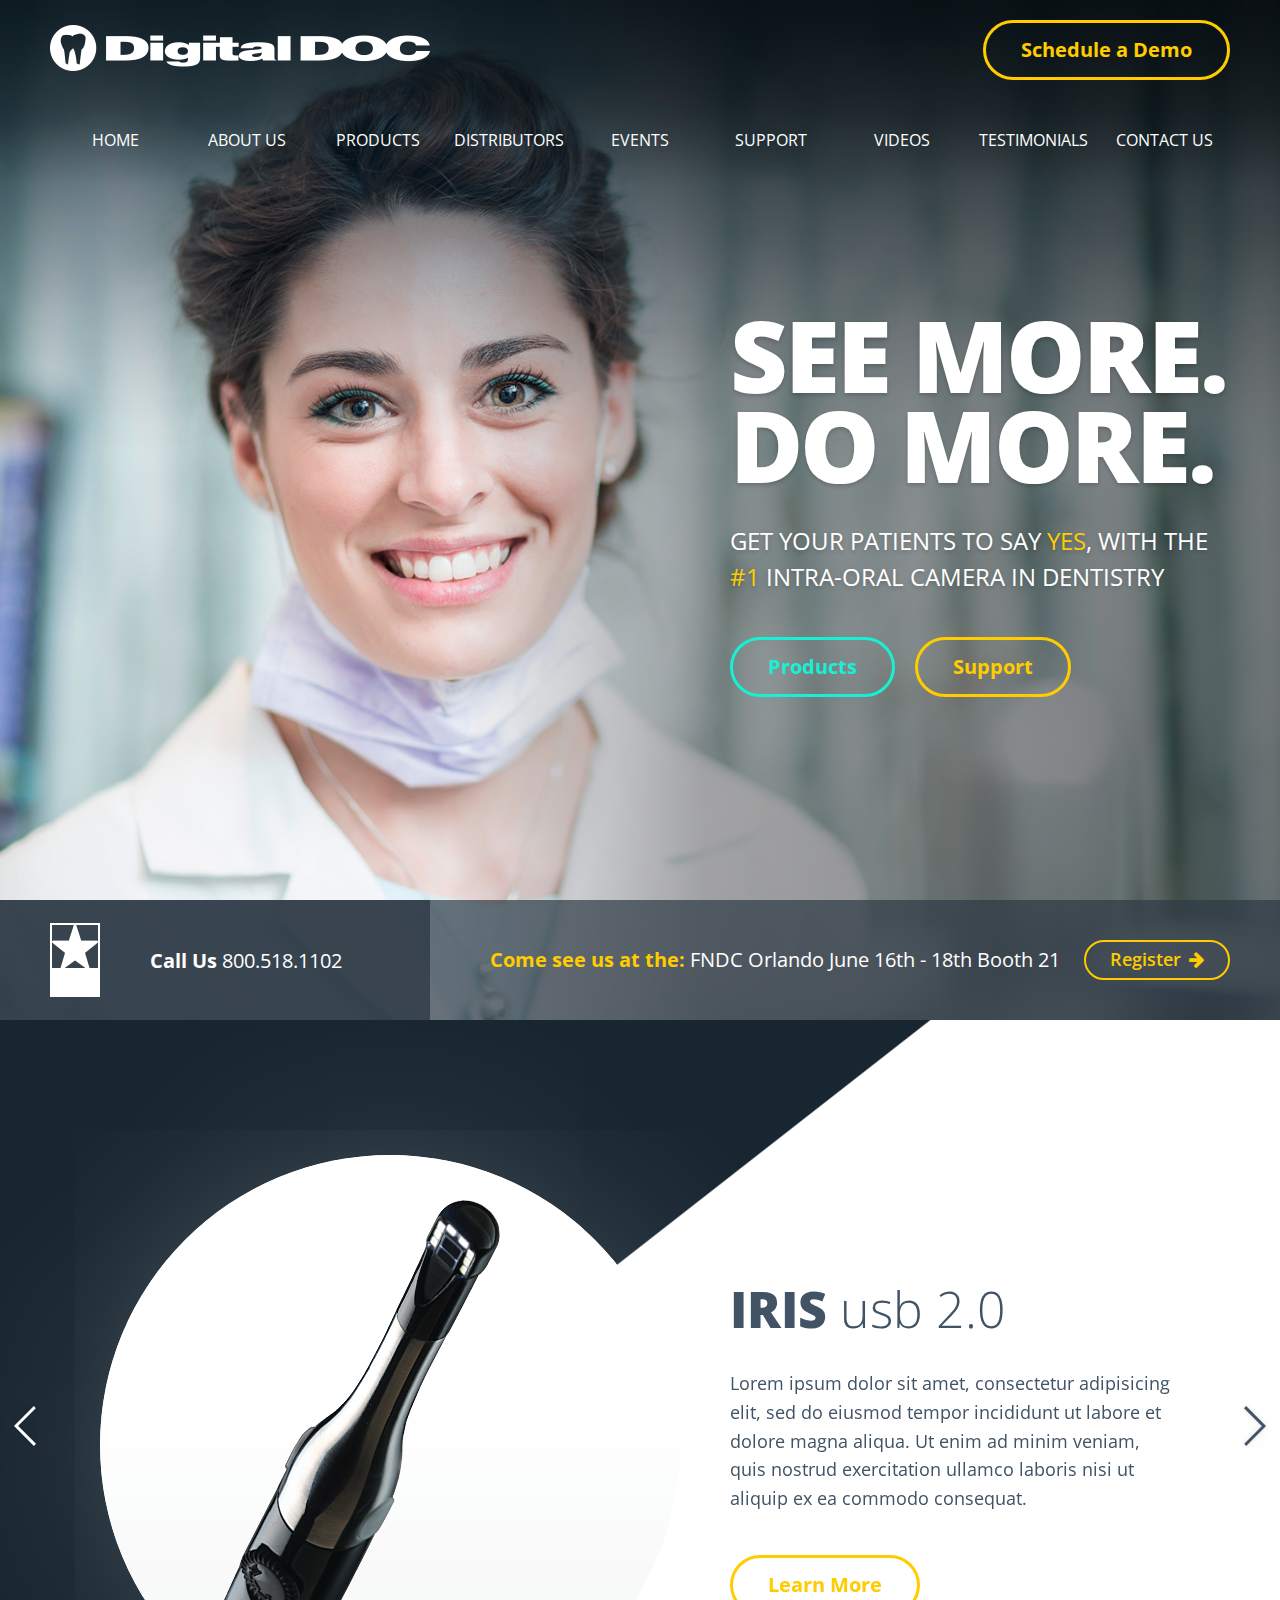
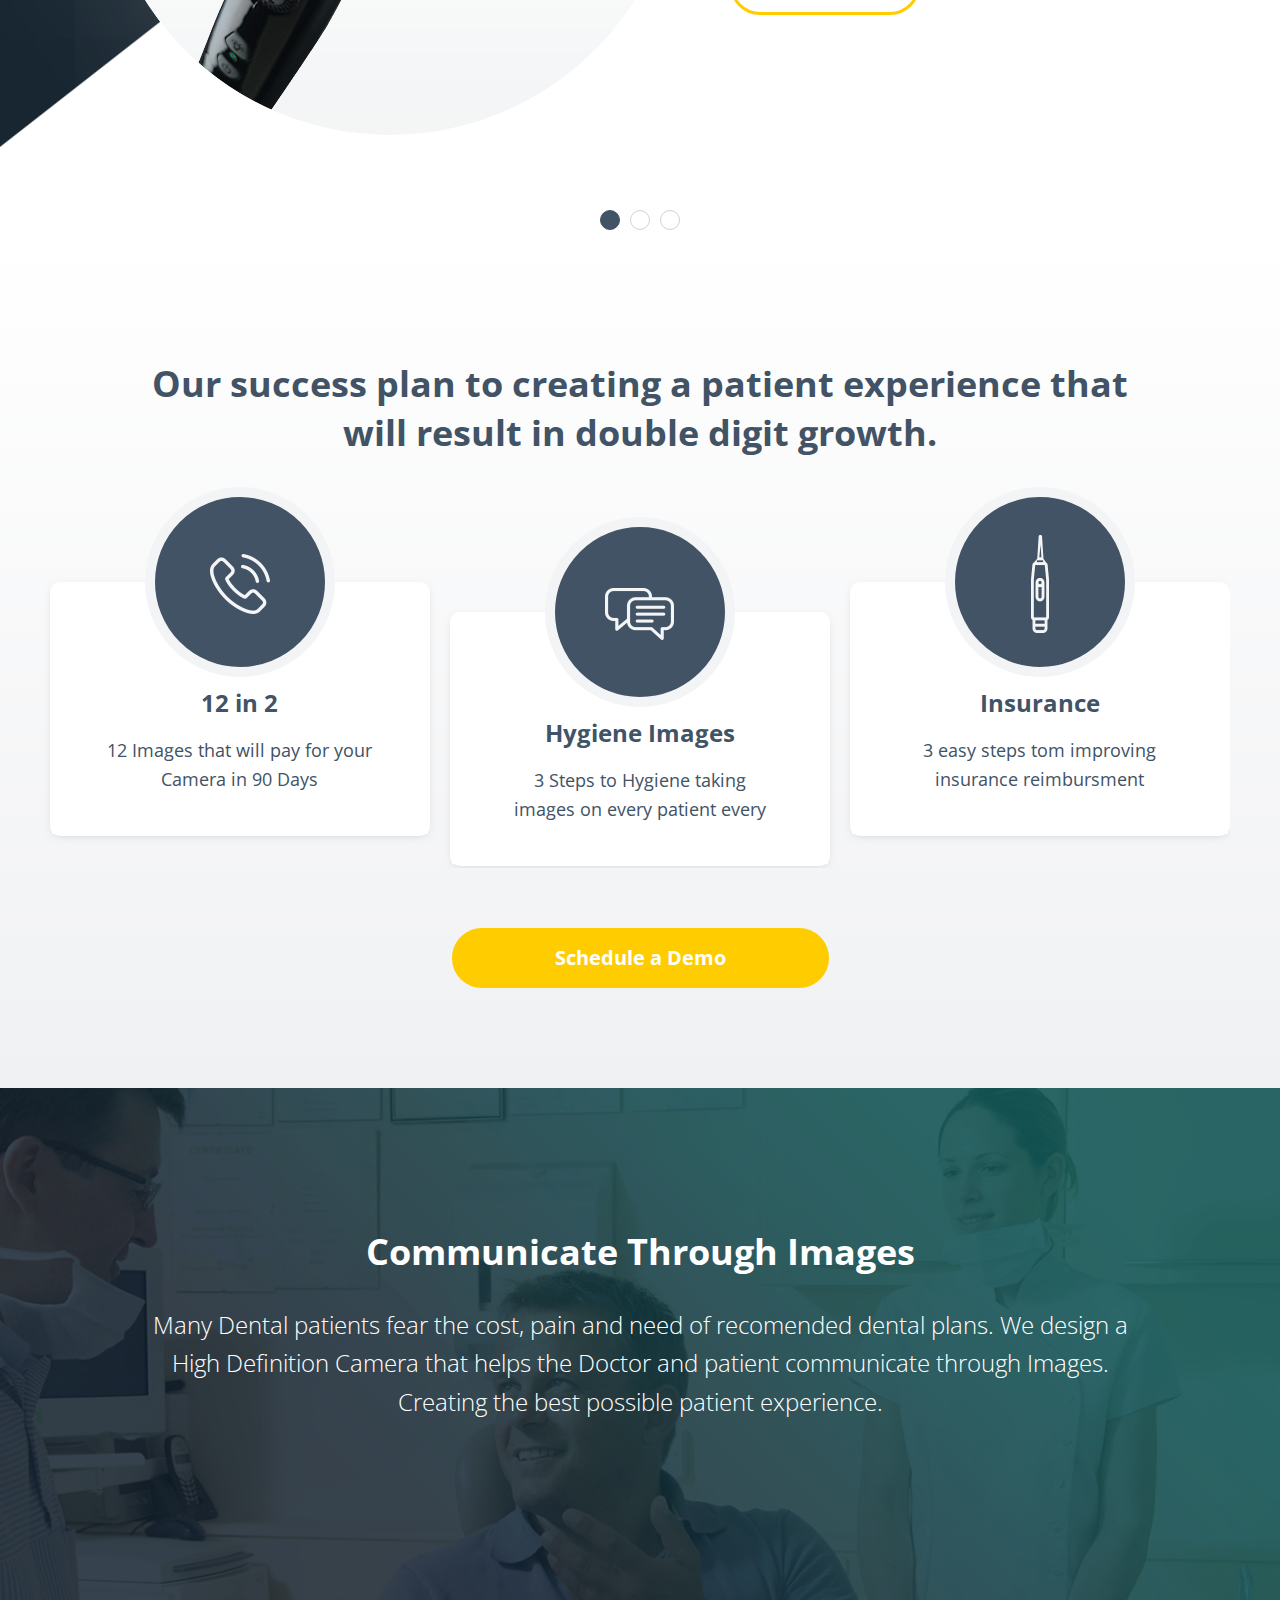
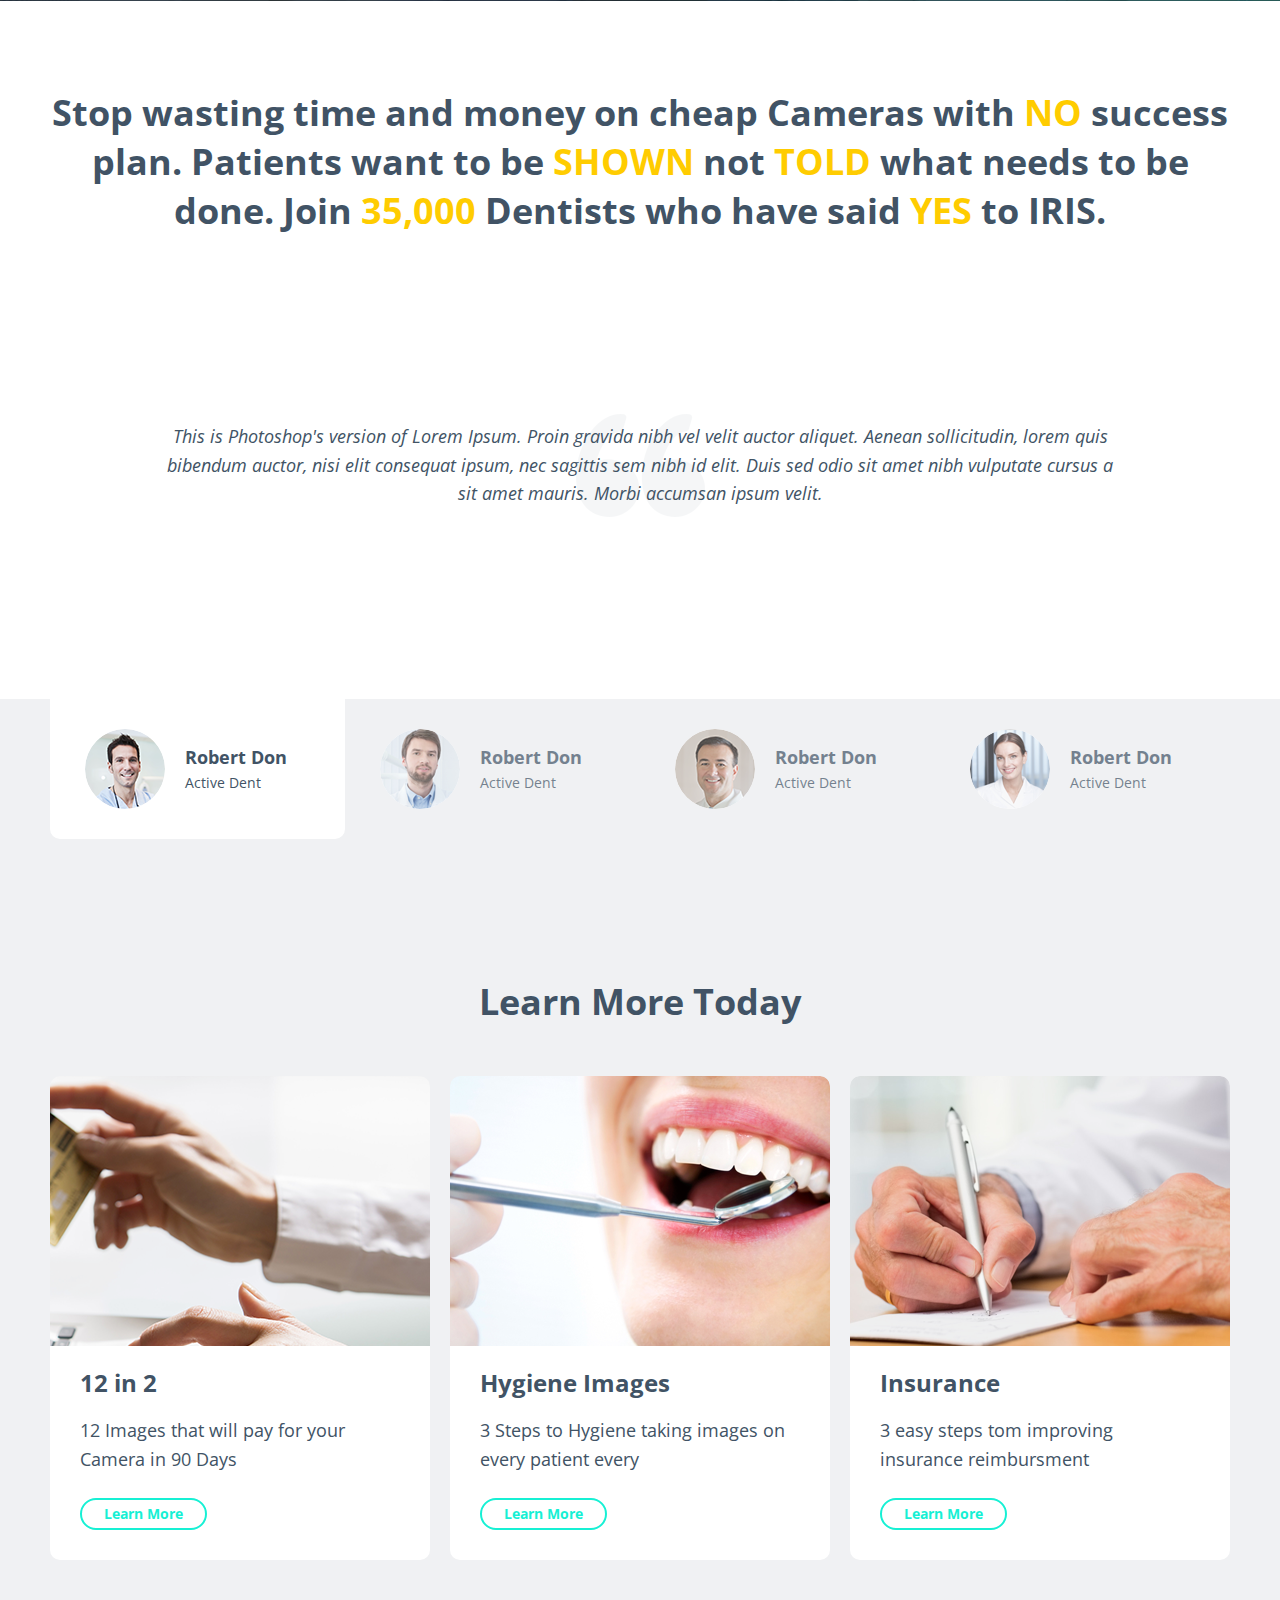
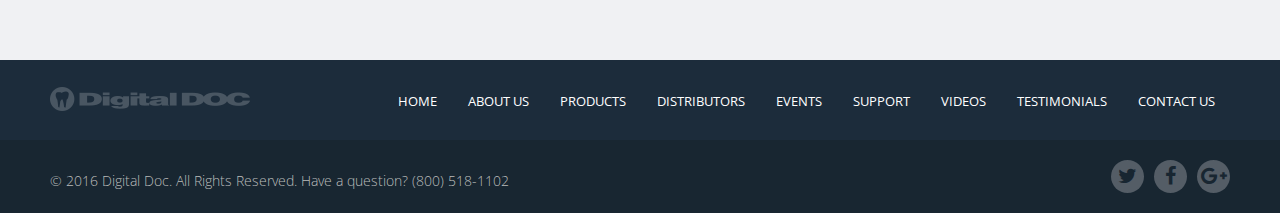
==== index.html @ e963632c "Suddya" ====
<!DOCTYPE html>
<html>
<head>
    <meta charset="utf-8">
    <meta http-equiv="X-UA-Compatible" content="IE=edge,chrome=1">
    <meta name="format-detection" content="telephone=no">
    <meta name="viewport" content="width=device-width, initial-scale=1">
    <title>Home | Digital DOC</title>

    <link href='https://fonts.googleapis.com/css?family=Open+Sans:400,300,400italic,600,700,800' rel='stylesheet' type='text/css'>
    <link href="https://maxcdn.bootstrapcdn.com/font-awesome/4.6.3/css/font-awesome.min.css" rel="stylesheet">
    <link href="assets/owl.carousel/assets/owl.carousel.css" rel="stylesheet" type="text/css">
    <link href="css/styles.css" rel="stylesheet" type="text/css">
    <link href="css/media.css" rel="stylesheet" type="text/css">

    <!--[if IE]>
    <script src="http://html5shiv.googlecode.com/svn/trunk/html5.js"></script>
    <![endif]-->
</head>

<body class="home page">
    <div class="wrapper">
        <header class="home-header header">
            <div class="header-top-box">
                <div class="container">
                    <div class="logo">
                        <a href="index.html">
                            <img src="img/header/logo.png" alt="Digital DOC">
                        </a>
                    </div>

                    <div class="header-top-btn-box">
                        <a href="#" class="btn yellow">Schedule a Demo</a>
                    </div>

                    <div class="mobile-menu-toggle">
                        <span></span>
                    </div>

                    <div class="mobile-menu-wrap">
                        <div class="mobile-menu-nav-wrap">
                            <div class="mob-menu-logo" style='background-image: url(img/header/logo.png);'></div>

                            <div class="mobile-menu-toggle">
                                <span></span>
                            </div>
                            <nav class="mobile-menu-box">
                                <ul class="mobile-menu">
                                    <li class="current-menu-item">
                                        <a href="#" class="expanded open">Home</a>
                                        <ul class="sub-menu">
                                            <li class="menu-item"><a href="#" >Sistahs Go Red</a></li>
                                            <li class="menu-item"><a href="#">Sistahs Go Red</a></li>
                                            <li class="menu-item"><a href="#">Sistahs Go Red</a></li>
                                        </ul>
                                    </li>
                                    <li><a href="#">About us</a></li>
                                    <li><a href="#">Products</a></li>
                                    <li><a href="#">Distributors</a></li>
                                    <li><a href="#">Events</a></li>
                                    <li>
                                        <a href="#">Support</a>
                                        <ul class="sub-menu">
                                            <li class="menu-item"><a href="#">Sistahs Go Red</a></li>
                                            <li class="menu-item"><a href="#">Sistahs Go Red</a></li>
                                            <li class="menu-item"><a href="#">Sistahs Go Red</a></li>
                                        </ul>
                                    </li>
                                    <li><a href="#">Videos</a></li>
                                    <li><a href="#">Testimonials</a></li>
                                    <li><a href="#">Contact  us</a></li>
                                </ul>
                            </nav>

                            <div class="mobile-menu-btn-box">
                                <a href="#" class="btn yellow">Schedule a Demo</a>
                            </div>
                        </div>
                            <div class="mobile-menu-overlay"></div>

                    </div>
                </div>
            </div>
            <div class="header-menu-wrap">
                <div class="container">
                    <nav class="main-nav desktop">
                        <ul>
                            <li>
                                <a href="#">Home</a>
                                <ul class="sub-menu">
                                    <li class="menu-item"><a href="#">Sistahs Go Red</a></li>
                                    <li class="menu-item"><a href="#">Sistahs Go Red</a></li>
                                    <li class="menu-item"><a href="#">Sistahs Go Sistahs Go RedSistahs Go Red</a></li>
                                </ul>
                            </li>
                            <li><a href="about-us.html">About us</a></li>
                            <li><a href="">Products</a></li>
                            <li><a href="#">Distributors</a></li>
                            <li><a href="#">Events</a></li>
                            <li><a href="#">Support</a></li>
                            <li><a href="#">Videos</a></li>
                            <li><a href="#">Testimonials</a></li>
                            <li><a href="contact-us.html">Contact us</a></li>
                        </ul>
                    </nav>
                </div>
            </div>
        </header>

        <section class="hero-banner" style="background-image: url(img/content/hero_slider.jpg)">
            <div class="container">
                <div class="banner-box-wrap">
                    <div class="banner-box">
                        <h1 class="banner-title">See More.<br>Do More.</h1>
                        <p>Get your patients to say <span>YES</span>, with the <span class="yellow-text">#1</span> Intra-Oral Camera in Dentistry</p>
                        <a href="#" class="btn blue">Products</a>
                        <a href="#" class="btn yellow">Support</a>
                    </div>
                </div>
            </div>
            <div class="hero-banner-bottom-box">
                <div class="container">
                    <div class="hero-banner-bottom-wrap">
                        <div class="hero-banner-bottom-call-box">
                            <span class="american-a"><strong>Call Us</strong> <a href="tel:+800 518 1102">800.518.1102</a> </span>
                        </div>
                        <div class="hero-banner-bottom-came-see-box">
                            <p><span>Come see us at the:</span>  FNDC Orlando  June 16th - 18th Booth 21</p>
                            <a href="#" class="btn yellow small came-see">Register  <i class="fa fa-arrow-right" aria-hidden="true"></i></a>
                        </div>
                    </div>
                </div>
            </div>
        </section>

        <section class="section-main-slider">
            <div class="container  hero-container">
                <div class="main-item-slider">
                    <div class="item">
                        <span class="item-img">
                            <img src="img/content/iris_bg.png" alt="">
                        </span>
                        <div class="item-content">
                            <h3 class="item-name"><strong>IRIS</strong> usb 2.0</h3>
                            <div class="item-text">
                                <p>Lorem ipsum dolor sit amet, consectetur adipisicing elit, sed do eiusmod tempor
                                    incididunt ut labore et dolore magna aliqua. Ut enim ad minim veniam, quis nostrud
                                    exercitation ullamco laboris nisi ut aliquip ex ea commodo consequat.</p>
                            </div>
                            <a href="#" class="btn yellow">Learn More</a>
                        </div>
                    </div>
                    <div class="item">
                        <span class="item-img">
                            <img src="img/content/iris_bg.png" alt="">
                        </span>
                        <div class="item-content">
                            <h3 class="item-name"><span class="extrabold-text">IRIS</span> usb 2.0 !!</h3>
                            <div class="item-text">
                                <p>Lorem ipsum dolor sit amet, consectetur adipisicing elit, sed do eiusmod tempor
                                    incididunt ut labore et dolore magna aliqua. Ut enim ad minim veniam, quis nostrud
                                    exercitation ullamco laboris nisi ut aliquip ex ea commodo consequat.</p>
                            </div>
                            <a href="#" class="btn yellow">Learn More</a>
                        </div>
                    </div>
                    <div class="item">
                        <span class="item-img">
                            <img src="img/content/iris_bg.png" alt="">
                        </span>
                        <div class="item-content">
                            <h3 class="item-name"><span class="extrabold-text">IRIS</span> usb 2.0 !!!</h3>
                            <div class="item-text">
                                <p>Lorem ipsum dolor sit amet, consectetur adipisicing elit, sed do eiusmod tempor
                                    incididunt ut labore et dolore magna aliqua. Ut enim ad minim veniam, quis nostrud
                                    exercitation ullamco laboris nisi ut aliquip ex ea commodo consequat.</p>
                            </div>
                            <a href="#" class="btn yellow">Learn More</a>
                        </div>
                    </div>
                </div>
            </div>

        </section>

        <section class="section section-our-plan">
            <div class="container">
                <h2 class="title">Our success plan to creating a patient experience that will result in double digit growth.</h2>

                <ul class="cell-list">
                    <li>
                        <div class="list-box radius">
                                <span class="list-wrap-img">
                                    <img src="img/content/phone_icon.png" alt="">
                                </span>
                            <div class="cell-box">
                                <h3 class="title-cell">12 in 2</h3>
                                <div class="description-cell">
                                    <p>12 Images that will pay for your Camera in 90 Days</p>
                                </div>
                            </div>
                        </div>
                    </li>
                    <li>
                        <div class="list-box radius">
                            <span class="list-wrap-img">
                                <img src="img/content/chat_icon.png" alt="">
                            </span>
                            <div class="cell-box">
                                <h3 class="title-cell">Hygiene Images</h3>
                                <div class="description-cell">
                                    <p>3 Steps to Hygiene taking images on every patient every</p>
                                </div>
                            </div>
                        </div>
                    </li>
                    <li>
                        <div class="list-box radius">
                            <span class="list-wrap-img">
                                <img src="img/content/camera_icon.png" alt="">
                            </span>
                            <div class="cell-box">
                                <h3 class="title-cell">Insurance</h3>
                                <div class="description-cell">
                                    <p>3 easy steps tom improving insurance reimbursment</p>
                                </div>
                            </div>
                        </div>
                    </li>
                </ul>

                <a href="#" class="btn yellow-invers wide">Schedule a Demo</a>
            </div>
        </section>
        <section class="section section-communicate-trough white" style="background-image: url(img/content/communicate_bg.png)">
            <div class="container">
                <h2 class="title">Communicate Through Images</h2>
                <div class="section-content">
                    <p>Many Dental patients fear the cost, pain and need of recomended dental plans. We design a High
                        Definition Camera that helps the Doctor and patient communicate through Images. Creating the best
                        possible patient experience.</p>
                </div>
            </div>
        </section>

        <section class="section-person-slider" id="person-slider">
            <div class="container">
                <h2 class="title">Stop wasting time and money on cheap Cameras with <span>NO</span> success
                    plan. Patients want to be <span>SHOWN</span> not <span>TOLD</span> what needs to be
                    done. Join <span>35,000</span> Dentists who have said <span>YES</span> to IRIS.</h2>

                <div class="slider-tab-box">

                    <ul class="box-tabs-list">
                        <li>
                            <div class="tabs-mini">
                                <span class="person-ava-box">
                                    <img src="img/content/people1.png" alt="">
                                </span>
                                    <div class="person-info-box">
                                        <h3 class="person-name">Robert Don</h3>
                                        <span class="person-proff">Active Dent</span>
                                    </div>
                            </div>
                            <div class="box">
                                <p>This is Photoshop's version  of Lorem Ipsum. Proin gravida nibh vel velit auctor
                                    aliquet. Aenean sollicitudin, lorem quis bibendum auctor, nisi elit consequat ipsum,
                                    nec sagittis sem nibh id elit. Duis sed odio sit amet nibh vulputate cursus a sit
                                    amet mauris. Morbi accumsan ipsum velit. </p>
                            </div>
                        </li>
                        <li>
                            <div class="tabs-mini">
                                <span class="person-ava-box">
                                    <img src="img/content/people2.png" alt="">
                                </span>
                                <div class="person-info-box">
                                    <h3 class="person-name">Robert Don</h3>
                                    <span class="person-proff">Active Dent</span>
                                </div>
                            </div>
                            <div class="box">
                                <p>This is Photoshop's version  of Lorem Ipsum. Proin gravida nibh vel velit auctor
                                    aliquet. Aenean sollicitudin, lorem quis bibendum auctor, nisi elit consequat ipsum,
                                     </p>
                                <p>This is Photoshop's version  of Lorem Ipsum. Proin gravida nibh vel velit auctor
                                    aliquet. Aenean sollicitudin, lorem quis bibendum auctor, nisi elit consequat ipsum,
                                </p>
                            </div>
                        </li>
                        <li>
                            <div class="tabs-mini">
                                <span class="person-ava-box">
                                    <img src="img/content/people3.png" alt="">
                                </span>
                                <div class="person-info-box">
                                    <h3 class="person-name">Robert Don</h3>
                                    <span class="person-proff">Active Dent</span>
                                </div>
                            </div>
                            <div class="box">
                                <p>This is Photoshop's version  of Lorem Ipsum. Proin gravida nibh vel velit auctor
                                    aliquet. Aenean sollicitudin, lorem quis bibendum auctor, nisi elit consequat ipsum,
                                    nec sagittis sem nibh id elit. Duis sed odio sit amet nibh vulputate cursus a sit
                                    amet mauris. Morbi accumsan ipsum velit. </p>
                                <p>This is Photoshop's version  of Lorem Ipsum. Proin gravida nibh vel velit auctor
                                    aliquet. Aenean sollicitudin, lorem quis bibendum auctor, nisi elit consequat ipsum,
                                </p>
                                <p>This is Photoshop's version  of Lorem Ipsum. Proin gravida nibh vel velit auctor
                                    aliquet. Aenean sollicitudin, lorem quis bibendum auctor, nisi elit consequat ipsum,
                                </p>
                            </div>
                        </li>
                        <li class="visible">
                            <div class="tabs-mini">
                                <span class="person-ava-box">
                                    <img src="img/content/people4.png" alt="">
                                </span>
                                <div class="person-info-box">
                                    <h3 class="person-name">Robert Don</h3>
                                    <span class="person-proff">Active Dent</span>
                                </div>
                            </div>
                            <div class="box">
                                <p>!!!!!!!!!!!!????????????????????</p>
                            </div>
                        </li>
                    </ul>
                </div>
            </div>

            <div class="slider-tab-content-box">
                <div class="container">
                    <ul class="tabs">
                        <li>
                            <span class="person-ava-box">
                                <img src="img/content/people1.png" alt="">
                            </span>
                            <div class="person-info-box">
                                <h4 class="person-name">Robert Don</h4>
                                <span class="person-proff">Active Dent</span>
                            </div>
                        </li>
                        <li>
                            <span class="person-ava-box">
                                <img src="img/content/people2.png" alt="">
                            </span>
                            <div class="person-info-box">
                                <h4 class="person-name">Robert Don</h4>
                                <span class="person-proff">Active Dent</span>
                            </div>
                        </li>
                        <li>
                            <span class="person-ava-box">
                                <img src="img/content/people3.png" alt="">
                            </span>
                            <div class="person-info-box">
                                <h4 class="person-name">Robert Don</h4>
                                <span class="person-proff">Active Dent</span>
                            </div>
                        </li>
                        <li>
                            <span class="person-ava-box">
                                <img src="img/content/people4.png" alt="">
                            </span>
                            <div class="person-info-box">
                                <h4 class="person-name">Robert Don</h4>
                                <span class="person-proff">Active Dent</span>
                            </div>
                        </li>
                    </ul>
                </div>
            </div>


        </section>

        <section class="section section-learn-more-today">
            <div class="container">
                <h2 class="title">Learn More Today</h2>

                <ul class="cell-list">
                    <li>
                        <div class="list-box radius">
                            <span class="list-box-img">
                                <a href="#"><img src="img/content/more_img1.png" alt=""></a>
                            </span>
                            <div class="cell-box">
                                <a href="#" title=""><h3 class="title-cell">12 in 2</h3></a>
                                <div class="description-cell">
                                    <p>12 Images that will pay for your Camera in 90 Days</p>
                                </div>
                                <a href="#" class="btn blue small">Learn More</a>
                            </div>
                        </div>
                    </li>
                    <li>
                        <div class="list-box radius">
                            <span class="list-box-img">
                                <a href="#"><img src="img/content/more_img2.png" alt=""></a>
                            </span>
                            <div class="cell-box">
                                <a href="#" title=""><h3 class="title-cell">Hygiene Images</h3></a>
                                <div class="description-cell">
                                    <p>3 Steps to Hygiene taking images on every patient every</p>
                                </div>
                                <a href="#" class="btn blue small">Learn More</a>
                            </div>
                        </div>
                    </li>
                    <li>
                        <div class="list-box radius">
                            <span class="list-box-img">
                                <a href="#"><img src="img/content/more_img3.png" alt=""></a>
                            </span>
                            <div class="cell-box">
                                <a href="#" title=""><h3 class="title-cell">Insurance</h3></a>
                                <div class="description-cell">
                                    <p>3 easy steps tom improving insurance reimbursment</p>
                                </div>
                                <a href="#" class="btn blue small">Learn More</a>
                            </div>
                        </div>
                    </li>
                </ul>
            </div>
        </section>
        <footer class="footer">
                <div class="footer-top-box">
                    <div class="container">
                        <div class="footer-logo">
                            <a href="index.html">
                                <img src="img/header/logo_footer.png" alt="Digital DOC">
                            </a>
                        </div>

                            <ul class="footer-nav">
                                <li><a href="#">Home</a></li>
                                <li><a href="#">About us</a></li>
                                <li><a href="#">Products</a></li>
                                <li><a href="#">Distributors</a></li>
                                <li><a href="#">Events</a></li>
                                <li><a href="#">Support</a></li>
                                <li><a href="#">Videos</a></li>
                                <li><a href="#">Testimonials</a></li>
                                <li><a href="#">Contact  us</a></li>
                            </ul>

                    </div>
                </div>
                <div class="footer-bottom-box">
                    <div class="container">

                        <ul class="footer-social">
                            <li>
                                <a href="#" target="_blank">
                                    <i class="fa fa-twitter" aria-hidden="true"></i>
                                </a>
                            </li>
                            <li>
                                <a href="#" target="_blank">
                                    <i class="fa fa-facebook" aria-hidden="true"></i>
                                </a>
                            </li>
                            <li>
                                <a href="#" target="_blank">
                                    <i class="fa fa-google-plus" aria-hidden="true"></i>
                                </a>
                            </li>
                        </ul>

                        <p class="copyright">© 2016 Digital Doc. All Rights Reserved. Have a question? <a href="tel:+800 518 1102">(800) 518-1102</a></p>

                    </div>
                </div>
        </footer>
    </div>

    <script src="http://ajax.googleapis.com/ajax/libs/jquery/1.11.3/jquery.min.js"></script>
    <script src="assets/owl.carousel/owl.carousel.min.js"></script>
	<script src="js/scroll.js"></script>
    <script src="js/mainJs.js"></script>
</body>
</html>
---- css/styles.css ----
/*----------------------------------------------------------------------------------*/
/*------------------------------RESET DEFAULT STYLES--------------------------------*/
/*----------------------------------------------------------------------------------*/
html,body                       { width:100%; height:100%; }
body                            { padding:0; margin:0; font:18px "Open Sans"; background:#f0f1f3; color:#415365; }
div,p,a,span,em,strong,img,h1,h2,h3,h4,h5,h6,ul,ol,li,dl,dt,dd,table,td,tr,form,fieldset,label,select,input,textarea {
	padding:0;
	margin:0;
	outline:none;
	list-style:none;
}
p { line-height: 1.6; }
select, input, textarea        { vertical-align:middle; }
textarea                       { vertical-align:top; }
:focus                         { outline:none; }
input[type=submit]             { cursor:pointer; }
img, fieldset                  { border:0; }
table                          { border-collapse:collapse; border-spacing:0; }
a:link, a:visited              { color: #415365; text-decoration:underline; }
a:hover                        { text-decoration:none; }
/*----------------------------------------------------------------------------------*/
/*-------------------------------------DEFAULT CLASSES------------------------------*/
/*----------------------------------------------------------------------------------*/
.float-r           	           { float:right !important; }
.float-l                       { float:left !important; }
.no-float                      { float:none !important; }
.no-border                     { border:0 !important; }
.no-bg                         { background:none !important; }
.no-margin                     { margin:0 !important; }
.no-padding                    { padding:0 !important; }
.no-display                    { display:none !important; }
.display                       { display:block !important; }
.inline                        { display:inline !important; }
.overflow                      { overflow:hidden !important; }
.align-r                       { text-align:right !important; }
.align-l                       { text-align:left !important; }
.align-c                       { text-align:center !important; }
.clear                         { clear:both; }

/*----------------------------------------------------------------------------------*/
/*---------------------------------DEFAULT STYLES-----------------------------------*/
/*----------------------------------------------------------------------------------*/
* {
    -webkit-box-sizing: border-box;
    -moz-box-sizing: border-box;
    box-sizing: border-box;
}
a, .btn, button,
input[type=button],
input[type=submit] {
    -webkit-transition: 0.2s;
    -moz-transition: 0.2s;
    -o-transition: 0.2s;
    transition: 0.2s;
}
a[href^="tel"] {
    cursor: default;
}

.btn, a.btn {
    display: inline-block;
    max-width: 100%;
    margin: 0;
    padding: 13px 35px 14px;
    border: 3px solid #415365;
    -webkit-border-radius: 2em;
    -moz-border-radius: 2em;
    border-radius: 2em;
    font-size: 20px;
    font-weight: 700;
    color: #415365;
    text-align: center;
    cursor: pointer;

    text-decoration: none;
}

.btn.yellow { color: #ffcc00; border-color: #ffcc00; }
.btn.yellow:hover, .btn.yellow-invers { color: #ffffff; border-color: #ffcc00; background-color: #ffcc00; }
.btn.yellow-invers:hover { color: #ffcc00; background-color: transparent }
.btn.light-blue-invers { color: #ffffff; border-color: #11d6bb; background-color: #11d6bb}
.btn.light-blue-invers:hover { color: #11d6bb; background-color: transparent;}
.btn.blue { color: #17f0d4; border-color: #17f0d4; }
.btn.blue:hover { color: #ffffff; background-color: #17f0d4; }
.btn.dark-blue { color: #415365; border-color: #415365; }
.btn.dark-blue:hover { color: #ffffff; background-color: #415365; }
.btn.wide { min-width: 377px; }
.btn.s-wide {min-width: 210px; }
.btn.small { font-size: 14px; border-width: 2px; padding: 4px 22px 5px; }
.btn.middle { font-size: 14px; border-width: 2px; padding: 7px 22px 8px; }

input::-webkit-input-placeholder {
    -webkit-transition: 0.25s;
    -moz-transition: 0.25s;
    -o-transition: 0.25s;
    transition: 0.25s;
    color: #4f6370;
}
input::-moz-placeholder {
    -webkit-transition: 0.25s;
    -moz-transition: 0.25s;
    -o-transition: 0.25s;
    transition: 0.25s;
    color: #4f6370;
}
input:-ms-input-placeholder {
    -webkit-transition: 0.25s;
    -moz-transition: 0.25s;
    -o-transition: 0.25s;
    transition: 0.25s;
    color: #4f6370;
}
input:-moz-placeholder {
    -webkit-transition: 0.25s;
    -moz-transition: 0.25s;
    -o-transition: 0.25s;
    transition: 0.25s;
    color: #4f6370;
}
input:focus::-webkit-input-placeholder { opacity: 0; }
input:focus::-moz-placeholder { opacity: 0; }
input:focus:-ms-input-placeholder { opacity: 0; }
input:focus:-moz-placeholder { opacity: 0; }

img {
    -webkit-user-select: none;
    -moz-user-select: none;
    -o-user-select: none;
    -khtml-user-select: none;
    user-select: none;
}
.white { color: #ffffff; }
.radius {
    -webkit-border-radius: 10px;
    -moz-border-radius: 10px;
    border-radius: 10px;
}
.container {
    max-width: 1220px;
    width: 100%;
    margin: 0 auto;
    padding: 0 20px;
}
.section {
    padding: 88px 0 100px;
    text-align: center;
}
    .title {
        max-width: 1040px;
        margin: 0 auto 30px;
        font-size: 36px;
        font-weight: 700;
    }
        .title span { color: #ffcc00; }
    .section-content {
        max-width: 980px;
        margin:  10px auto 80px;
    }
        .section-content p {
            margin-bottom: 12px;
            font-size: 24px;
            font-weight: 300;
        }
        .section-content > :last-child {
            margin-bottom: 0;
        }

.cell-list {
    overflow: hidden;
    margin-left: -20px;
}
    .cell-list > li {
        float: left;
        width: 33.33%;
        padding-left: 20px;
    }
        .list-box {
            overflow: hidden;
        }
            .list-box-img {
                position: relative;
                display: inline-block;
                width: 100%;
                text-align: center;
            }
                .list-box-img img {
                    max-width: 100%;
                    width: 100%;
                    height: auto;
                    margin: 0 0 -8px;
                    float: none;
                }

                .list-wrap-img {
                    overflow: hidden;
                    top: -95px;
                    left: 50%;
                    margin-left: -95px;
                    position: absolute;
                    display: inline-block;
                    width: 190px;
                    height: 190px;
                    -webkit-border-radius: 50%;
                    -moz-border-radius: 50%;
                    border-radius: 50%;
                    text-align: center;
                    line-height: 170px;
                    background-color: #425365;
                    border: 10px solid #f3f4f6;
                }
                    .list-wrap-img img {
                        max-width: 100%;
                        max-height: 100%;
                        vertical-align: middle;
                        line-height: normal;
                    }
            .cell-box {
                background: #fff;
                padding: 24px 30px 30px;
                text-align: left;
                font-size: 16px;
            }
                .cell-box a {
                    text-decoration: none;
                }
                .cell-box a:hover h3 {
                    color: #17f0d4;
                }
                .cell-box a.btn {
                    margin-top: 24px;
                }
                .title-cell {
                    margin-bottom: 18px;
                    font-size: 24px;
                    font-weight: 700;
                    line-height: 1.3;
                    text-decoration: none;
                    -webkit-transition: 0.2s;
                    -moz-transition: 0.2s;
                    -o-transition: 0.2s;
                    transition: 0.2s;
                }
                .description-cell {
                    display: block;
                }
                .description-cell p {
                    margin-bottom: 8px;
                    font-size: 18px;
                    line-height: 1.6;
                }
                .description-cell > :last-child {
                    margin-bottom: 0;
                }
.yellow-text { color: #ffcc00; }


/*----------------------------------------------------------------------------------*/
/*-------------------------------------WRAPPER--------------------------------------*/
/*----------------------------------------------------------------------------------*/
.wrapper {
    position: relative;
}

/*----------------------------------------------------------------------------------*/
/*-------------------------------------HEADER---------------------------------------*/
/*----------------------------------------------------------------------------------*/
.header {
    width: 100%;
}

    .header-top-box {
        overflow: hidden;
        padding-top: 31px;
        padding-bottom: 30px;
        background-color: #ffffff;
    }
        .header-top-box .logo {
            float: left;
            margin-top: 3px;
        }
        .header-top-box .header-top-btn-box {
            float: right;
        }
    .header-menu-wrap {
        background-color: #425365;
    }

.home-header.header {
    position: absolute;
    z-index: 10000;
    top: 0;
    left: 0;
    background: -moz-linear-gradient(90deg, rgba(0,0,0,0) 0%, rgba(0,0,0,0.25) 40%, rgba(0,0,0,0.4) 100%); /* ff3.6+ */
    background: -webkit-gradient(linear, left top, left bottom, color-stop(0%, rgba(0,0,0,0.4)), color-stop(60%, rgba(0,0,0,0.25)), color-stop(100%, rgba(0,0,0,0))); /* safari4+,chrome */
    background: -webkit-linear-gradient(90deg, rgba(0,0,0,0) 0%, rgba(0,0,0,0.25) 40%, rgba(0,0,0,0.4) 100%); /* safari5.1+,chrome10+ */
    background: -o-linear-gradient(90deg, rgba(0,0,0,0) 0%, rgba(0,0,0,0.25) 40%, rgba(0,0,0,0.4) 100%); /* opera 11.10+ */
    background: -ms-linear-gradient(90deg, rgba(0,0,0,0) 0%, rgba(0,0,0,0.25) 40%, rgba(0,0,0,0.4) 100%); /* ie10+ */
    background: linear-gradient(0deg, rgba(0,0,0,0) 0%, rgba(0,0,0,0.25) 40%, rgba(0,0,0,0.4) 100%); /* w3c */
    filter: progid:DXImageTransform.Microsoft.gradient( startColorstr='#000000', endColorstr='#000000',GradientType=0 ); /* ie6-9 */
}

    .home-header .header-top-box {
        overflow: hidden;
        padding-top: 55px;
        padding-bottom: 1px;
        background-color: transparent;
    }
        .home-header .header-top-box .logo {
            float: left;
            margin-top: 5px;
        }
        .home-header .header-top-box .header-top-btn-box {
            float: right;
        }
            .home-header .header-top-box .header-top-btn-box a.btn {
                text-transform: none;
            }
    .home-header .header-menu-wrap {
        background-color: transparent;
    }
/*--------------------------------------NAV-----------------------------------------*/

    .main-nav > ul {
        display: table;
        table-layout: fixed;
        width: 100%;
    }
        .main-nav > ul > li {
            position: relative;
            display: table-cell;
            text-align: center;
            -webkit-transition: 0.2s;
            -moz-transition: 0.2s;
            -o-transition: 0.2s;
            transition: 0.2s;
        }
        .main-nav > ul > li:hover {
            background-color: #374756;
            cursor: pointer;
        }
        .home-header .main-nav > ul > li:hover {
            background-color: transparent;
            cursor: pointer;
        }
            .main-nav > ul > li > a {
                display: block;
                padding: 34px 5px 34px;
                font-size: 16px;
                font-weight: 400;
                text-transform: uppercase;
                color: #ffffff;
                text-decoration: none;
            }
            .main-nav  a:hover,
            .main-nav .current-menu-item > a,
            .main-nav .current_page_item > a,
            .main-nav .current-menu-parent > a,
            .main-nav .current-menu-ancestor > a,
            .main-nav .current-page-ancestor > a {
                color: #ffcc00;
            }
.main-nav .sub-menu {
    overflow: hidden;
    display: block;
    position: absolute;
    z-index: 10;
    top: 90px;
    left: 0;
    min-width: 100%;
    background: #425365;
    opacity: 0;
    visibility: hidden;
    text-align: left;
    -webkit-border-radius: 0 0 10px 10px;
    -moz-border-radius: 0 0 10px 10px;
    border-radius: 0 0 10px 10px;
    -webkit-box-shadow: 0 2px 8px -3px rgba(255,255,255,0.25);
    -moz-box-shadow: 0 2px 8px -3px rgba(255,255,255,0.25);
    box-shadow: 0 2px 8px -3px rgba(255,255,255,0.25);
    transition: all .2s ease-in-out;
}
.home-header .main-nav .sub-menu {
    background: rgba(45,57,69,0.7);
    -webkit-border-radius: 10px;
    -moz-border-radius: 10px;
    border-radius: 10px;
}
.main-nav > ul > li:hover .sub-menu {
    opacity: 1;
    visibility: visible;
    margin: 0;
}
.main-nav .sub-menu li {
    display: block;
    min-width: 250px;
}
.main-nav .sub-menu a {
    display: block;
    padding: 13px 20px 13px 25px;
    color: #ffffff;
    font-size: 16px;
    text-decoration: none;
}
.main-nav .sub-menu a:hover,
.main-nav .sub-menu .current-menu-item a,
.main-nav .sub-menu .current_page_item a,
.main-nav .sub-menu .current-menu-parent a,
.main-nav .sub-menu .current-menu-ancestor a,
.main-nav .sub-menu .current-page-ancestor a {
    background: #374756;
    color: #ffcc00;
}
.home-header .main-nav .sub-menu a:hover,
.home-header .main-nav .sub-menu .current-menu-item a,
.home-header .main-nav .sub-menu .current_page_item a,
.home-header .main-nav .sub-menu .current-menu-parent a,
.home-header .main-nav .sub-menu .current-menu-ancestor a,
.home-header .main-nav .sub-menu .current-page-ancestor a {
    background: rgba(45,57,69,0.8);
}

.main-nav .sub-menu .sub-menu,
.mobile-menu .sub-menu .sub-menu {
    display: none;
}

.mobile-menu-wrap,
.mobile-menu-toggle {
    display: none;
}
.mobile-menu-wrap {
    position: fixed;
    z-index: 9999;
    right: 0;
    height: 0;
    width: 0;
    top: 0;
    -webkit-transition-delay: 0.35s;
    -moz-transition-delay: 0.35s;
    -ms-transition-delay: 0.35s;
    -o-transition-delay: 0.35s;
    transition-delay: 0.35s;
}


/*burger-menu*/
.mobile-menu-wrap.showing {
    height: 100%;
    width: 100%;
    -webkit-transition-delay: 0s;
    -moz-transition-delay: 0s;
    -ms-transition-delay: 0s;
    -o-transition-delay: 0s;
    transition-delay: 0s;
}
    .mobile-menu-overlay {
        position: absolute;
        z-index: 1;
        left: 0;
        width: 100%;
        height: 100%;
        background-color: rgba(0,0,0,0.25);
        opacity: 0;
        -webkit-transition: opacity 0.35s;
        -moz-transition: opacity 0.35s;
        -o-transition: opacity 0.35s;
        transition: opacity 0.35s;
    }
    .showing .mobile-menu-overlay {
        opacity: 1;
    }
        .mobile-menu-nav-wrap{
            width: 320px;
            max-width: 85%;
            position: absolute;
            right: -320px;
            z-index: 2;
            -webkit-transition: right 0.35s;
            -moz-transition: right 0.35s;
            -o-transition: right 0.35s;
            transition: right 0.35s;
            height: 100%;
            overflow: auto;
            background-color: #425365;
            -webkit-box-shadow: -10px 10px 30px rgba(0,0,0,0.2);
            -moz-box-shadow: -10px 10px 30px rgba(0,0,0,0.2);
            -ms-box-shadow: -10px 10px 30px rgba(0,0,0,0.2);
            -o-box-shadow: -10px 10px 30px rgba(0,0,0,0.2);
            box-shadow: -10px 10px 30px rgba(0,0,0,0.2);
            padding-top: 20px;
            padding-bottom: 40px;
        }
        .showing .mobile-menu-nav-wrap {
            right: 0;
        }
        .mobile-menu-box {
            margin-bottom: 20px;
        }
        .mobile-menu-logo-box {
            padding: 15px 50px 10px 15px;
        }
            .mobile-menu-logo-box img {
                height: 25px;
            }
        .mobile-menu-btn-box {
            display: none;
            text-align: center;
        }
                .mobile-menu  li  a {
                    position: relative;
                    display: block;
                    padding: 15px 15px 13px;
                    font-size: 14px;
                    color: #ffffff;
                    text-decoration: none;
                }
                .mobile-menu > li > a {
                    font-size: 16px;
                }
                .mobile-menu li a:hover,
                .mobile-menu .current-menu-item > a,
                .mobile-menu .current_page_item > a,
                .mobile-menu .current-menu-parent > a,
                .mobile-menu .current-menu-ancestor > a,
                .mobile-menu .current-page-ancestor > a {
                    background-color: #182631;
                    color: #ffcc00;
                    text-decoration: none;
                }

        .mobile-menu .sub-menu {
            display: block;
        }
        .mobile-menu .sub-menu a {
            padding-left: 30px;
        }
        .mobile-menu .sub-menu .sub-menu a {
            padding-left: 45px;
        }
        .mobile-menu-toggle {
            position: absolute;
            right: 0;
            top: 0;
            height: 96px;
            width: 80px;
            background-color: transparent;
            vertical-align: middle;
            cursor: pointer;
            font-size: 26px;
        }
            .mobile-menu-toggle span:before,
            .mobile-menu-toggle span:after,
            .mobile-menu-toggle span {
                content: '';
                cursor: pointer;
                -webkit-border-radius: 2px;
                -moz-border-radius: 2px;
                border-radius: 2px;
                height: 4px;
                width: 30px;
                background: #425365;
                position: absolute;
                display: block;
                -webkit-transition: all 0.35s;
                -moz-transition: all 0.35s;
                -o-transition: all 0.35s;
                transition: all 0.35s;
            }
            .home-header .mobile-menu-toggle span:before,
            .home-header .mobile-menu-toggle span:after,
            .home-header .mobile-menu-toggle span {
                background: #ffffff;
            }
            .mobile-menu-toggle span {
                left: 50%;
                top: 50%;
                -moz-transform: translate(-50%, -50%);
                -ms-transform: translate(-50%, -50%);
                -webkit-transform: translate(-50%, -50%);
                -o-transform: translate(-50%, -50%);
                transform: translate(-50%, -50%);
            }
            .mobile-menu-toggle span:before {
                top: -9px;
            }
            .mobile-menu-toggle span:after {
                bottom: -9px;
            }
        .mobile-menu-wrap .mobile-menu-toggle {
            right: 16px;
            top: 28px;
            height: 40px;
            width: 40px;
            background-color: transparent;
        }
            .mobile-menu-toggle.active span {
                background-color: transparent;
            }
            .mobile-menu-toggle.active span:before {
                -moz-transform: rotate(45deg);
                -ms-transform: rotate(45deg);
                -webkit-transform: rotate(45deg);
                -o-transform: rotate(45deg);
                transform: rotate(45deg);
                top: 0;
                background: #fff;
            }
            .mobile-menu-toggle.active span:after {
                -moz-transform: rotate(-45deg);
                -ms-transform: rotate(-45deg);
                -webkit-transform: rotate(-45deg);
                -o-transform: rotate(-45deg);
                transform: rotate(-45deg);
                bottom: 0;
                background: #fff;
            }
            .mobile-menu-toggle:not(.active):hover span,
            .mobile-menu-toggle:hover span:before,
            .mobile-menu-toggle:hover span:after,
            .mobile-menu-toggle:not(.active):active span,
            .mobile-menu-toggle:active span:before,
            .mobile-menu-toggle:active span:after {
                background: #ffcc00;
            }
            
.mob-menu-logo {
    width: 190px;
    height: 23px;
    margin-top: 18px;
    margin-bottom: 18px;
    margin-left: 15px;
    background-position: center;
    background-repeat: no-repeat;
    background-size: contain;
}
/*----------------------------------------------------------------------------------*/
/*-------------------------------------CONTENT--------------------------------------*/
/*----------------------------------------------------------------------------------*/

/*-------------------------------------HOME----------------------------------------*/
.hero-banner{
    position: relative;
    background-position: center;
    background-repeat: no-repeat;
    background-size: cover;
    color: #ffffff;
}
    .hero-banner > .container {
        overflow: hidden;
    }
.hero-banner:before {
    content: '';
    position: absolute;
    width: 100%;
    height: 100%;
    top: 0;
    left: 0;
    bottom: 0;
    background: -moz-linear-gradient(0deg, rgba(0,0,0,0) 35%, rgba(0,0,0,0.35) 55%, rgba(0,0,0,0.5) 100%); /* ff3.6+ */
    background: -webkit-gradient(linear, left top, right top, color-stop(35%, rgba(0,0,0,0)), color-stop(55%, rgba(0,0,0,0.35)), color-stop(100%, rgba(0,0,0,0.5))); /* safari4+,chrome */
    background: -webkit-linear-gradient(0deg, rgba(0,0,0,0) 35%, rgba(0,0,0,0.35) 55%, rgba(0,0,0,0.5) 100%); /* safari5.1+,chrome10+ */
    background: -o-linear-gradient(0deg, rgba(0,0,0,0) 35%, rgba(0,0,0,0.35) 55%, rgba(0,0,0,0.5) 100%); /* opera 11.10+ */
    background: -ms-linear-gradient(0deg, rgba(0,0,0,0) 35%, rgba(0,0,0,0.35) 55%, rgba(0,0,0,0.5) 100%); /* ie10+ */
    background: linear-gradient(90deg, rgba(0,0,0,0) 35%, rgba(0,0,0,0.35) 55%, rgba(0,0,0,0.5) 100%); /* w3c */
    filter: progid:DXImageTransform.Microsoft.gradient( startColorstr='#000000', endColorstr='#000000',GradientType=1 ); /* ie6-9 */
}
    .banner-box-wrap {
        float: right;
    }
        .banner-box {
            position: relative;
            display: table-cell;
            width: 500px;
            height: 100vh;
            padding-top: 80px;
            padding-bottom: 80px;
            vertical-align: middle;
        }
            .banner-title {
                margin-bottom: 34px;
                font-weight: 800;
                font-size: 100px;
                text-transform: uppercase;
                line-height: 0.9;
                letter-spacing: -3px;
                text-shadow: 0 2px 4px rgba(0, 0, 0, 0.2);
            }
            .banner-box p {
                margin-bottom: 42px;
                font-size: 24px;
                font-weight: 400;
                line-height: 1.5;
                text-transform: uppercase;
                text-shadow: 0 2px 4px rgba(0, 0, 0, 0.2);
            }
            .banner-box p:last-child {
                margin-bottom: 41px;
            }
                .banner-box p span { color: #ffcc00; }
                .banner-box a {
                    margin-right: 15px;
                    margin-bottom: 15px;
                }
                .banner-box a:last-child {
                    margin-right: 0;
                    margin-bottom: 0;
                }
    .hero-banner-bottom-box {
        position: absolute;
        bottom: 0;
        left: 0;
        right: 0;
        overflow: hidden;
        z-index: 2;
        background-color: rgba(45,57,69,0.7);
    }
    .hero-banner-bottom-box > .container {
        position: relative;
    }
.hero-banner-bottom-box > .container:before {
    position: absolute;
    content: '';
    width: 100%;
    height: 100%;
    right: 100%;
    margin-right: -400px;
    background-color: rgba(45,57,69,0.8);
}
    .hero-banner-bottom-wrap {
        position: relative;
        z-index: 3;
        display: table;
        width: 100%;
        height: 140px;
    }
        .hero-banner-bottom-call-box {
            display: table-cell;
            vertical-align: middle;
            width: 380px;
            padding-right: 20px;
        }

            .hero-banner-bottom-call-box .american-a {
                position: relative;
                padding-left: 100px;
                font-size: 20px;
            }
            .hero-banner-bottom-call-box .american-a:before {
                position: absolute;
                content: '';
                width: 50px;
                height: 74px;
                left: 0;
                top: 50%;
                margin-top: -37px;
                background-image: url(../img/content/star.png);
            }
            .hero-banner-bottom-call-box .american-a a{
                color: #ffffff;
                text-decoration: none;
            }
        .hero-banner-bottom-came-see-box {
            position: relative;
            display: table-cell;
            vertical-align: middle;
            padding-left: 40px;
            padding-right: 170px;
        }
            .hero-banner-bottom-came-see-box p {
                text-align: right;
                font-size: 20px;
            }
                .hero-banner-bottom-came-see-box p span {
                    color: #ffcc00;
                    font-weight: 700;
                }
                .hero-banner-bottom-came-see-box .came-see {
                    position: absolute;
                    right: 0;
                    top: 50%;
                    font-weight: 600;
                    padding: 5px 24px 7px;
                    margin-top: -20px;
                    font-size: 18px;
                }
                .hero-banner-bottom-came-see-box  a.btn i {
                    margin-left: 3px;
                }


.section-main-slider {
    position: relative;
    background: -moz-linear-gradient(0deg, rgba(24,38,49,1) 0%, rgba(24,38,49,1) 50%, rgba(255,255,255,1) 50%, rgba(255,255,255,1) 100%);
    background: -webkit-gradient(linear, left top, right top, color-stop(0%, rgba(24,38,49,1)), color-stop(50%, rgba(24,38,49,1)), color-stop(50%, rgba(255,255,255,1)), color-stop(100%, rgba(255,255,255,1)));
    background: -webkit-linear-gradient(0deg, rgba(24,38,49,1) 0%, rgba(24,38,49,1) 50%, rgba(255,255,255,1) 50%, rgba(255,255,255,1) 100%);
    background: -o-linear-gradient(0deg, rgba(24,38,49,1) 0%, rgba(24,38,49,1) 50%, rgba(255,255,255,1) 50%, rgba(255,255,255,1) 100%);
    background: -ms-linear-gradient(0deg, rgba(24,38,49,1) 0%, rgba(24,38,49,1) 50%, rgba(255,255,255,1) 50%, rgba(255,255,255,1) 100%);
    background: linear-gradient(90deg, rgba(24,38,49,1) 0%, rgba(24,38,49,1) 50%, rgba(255,255,255,1) 50%, rgba(255,255,255,1) 100%);
    filter: progid:DXImageTransform.Microsoft.gradient( startColorstr='#182631', endColorstr='#ffffff',GradientType=1 );
}

    .container.hero-container {
        max-width: 1600px;
        background: -moz-linear-gradient(142deg, rgba(24,38,49,1) 0%, rgba(24,38,49,1) 40%, rgba(255,255,255,1) 40.1%, rgba(255,255,255,1) 100%);
        background: -webkit-linear-gradient(142deg, rgba(24,38,49,1) 0%, rgba(24,38,49,1) 40%, rgba(255,255,255,1) 40.1%, rgba(255,255,255,1) 100%);
        background: -o-linear-gradient(142deg, rgba(24,38,49,1) 0%, rgba(24,38,49,1) 40%, rgba(255,255,255,1) 40.1%, rgba(255,255,255,1) 100%);
        background: -ms-linear-gradient(142deg, rgba(24,38,49,1) 0%, rgba(24,38,49,1) 40%, rgba(255,255,255,1) 40.1%, rgba(255,255,255,1) 100%);
        background: linear-gradient(142deg, rgba(24,38,49,1) 0%, rgba(24,38,49,1) 40%, rgba(255,255,255,1) 40.1%, rgba(255,255,255,1) 100%);
        filter: progid:DXImageTransform.Microsoft.gradient( startColorstr='#182631', endColorstr='#ffffff',GradientType=0 );
    }
    .main-item-slider {
        display: block;
        width: 100%;
    }
        .item {
            max-width: 1180px;
            margin: 135px auto 75px;
        }

        .item-img {
            float: left;
            overflow: hidden;
            display: inline-block;
            width: 580px;
            height: 580px;
            margin-right: 120px;
            -webkit-border-radius: 50%;
            -moz-border-radius: 50%;
            border-radius: 50%;
            text-align: center;
            line-height: 580px;
            background-color: #ffffff;
            -webkit-box-shadow: 0 0 200px -20px rgba(255,255,255,0.25);
            -moz-box-shadow: 0 0 200px -20px rgba(255,255,255,0.25);
            -o-box-shadow: 0 0 200px -20px rgba(255,255,255,0.25);
            box-shadow: 0 0 200px -20px rgba(255,255,255,0.25);
        }
            .item-img img {
                max-width: 100%;
                max-height: 100%;
                vertical-align: middle;
                line-height: normal;
            }
            .item-content {

            }
                .item-content {
                    display: table-cell;
                    height: 580px;
                    vertical-align: middle;
                }
                    .item-content .item-name {
                        font-size: 50px;
                        font-weight: 300;
                        margin-bottom: 26px;
                    }
                    .item-content .item-name strong,
                    .item-content .item-name span {
                        font-weight: 800;
                    }
                    .item-content .item-text {
                        margin-bottom: 42px;
                    }
                    .item-content p {
                        margin-bottom: 18px;
                    }
                    .item-content > :last-child {
                        margin-bottom: 0;
                    }
    .owl-prev {
        position: absolute;
        z-index: 5;
        top: 0;
        bottom: 0;
        left: 0;
        width: 190px;
        height: 100%;
        font-size: 0;
        color: transparent;
        cursor: pointer;
        -webkit-transition: 0.2s;
        -moz-transition: 0.2s;
        -o-transition: 0.2s;
        transition: 0.2s;
    }
    .owl-prev:before {
        content: '';
        position: absolute;
        top: 50%;
        left: 50%;
        width: 28px;
        height: 44px;
        margin-top: -24px;
        margin-left: -14px;
        background: url(../img/content/arrow_prev.png) no-repeat center transparent;
        background-size: contain;
        -webkit-transition: 0.2s;
        -moz-transition: 0.2s;
        -o-transition: 0.2s;
        transition: 0.35s;
    }
    .owl-next {
        position: absolute;
        z-index: 5;
        top: 0;
        bottom: 0;
        right: 0;
        width: 190px;
        height: 100%;
        font-size: 0;
        color: transparent;
        cursor: pointer;
        -webkit-transition: 0.2s;
        -moz-transition: 0.2s;
        -o-transition: 0.2s;
        transition: 0.2s;
    }
    .owl-next:before {
        content: '';
        position: absolute;
        top: 50%;
        left: 50%;
        width: 28px;
        height: 44px;
        margin-top: -24px;
        margin-left: -14px;
        background: url(../img/content/arrow_next.png) no-repeat center transparent;
        background-size: contain;
        -webkit-transition: 0.2s;
        -moz-transition: 0.2s;
        -o-transition: 0.2s;
        transition: 0.35s;
    }
    .owl-dots {
        text-align: center;
        display: table;
        width: 100%;
    }
    .owl-dot {
        display: inline-block;
        margin-left: 10px;
    }
    .owl-dot:first-child {
        margin-left: 0;
    }
.owl-dot span {
    display: inline-block;
    width: 20px;
    height: 20px;
    -webkit-border-radius: 50%;
    -moz-border-radius: 50%;
    border-radius: 50%;
    border: 1px solid #ced2d7;
}
.owl-dot.active span {
    background-color: #415365;
    border-color: #415365;
}

.section-our-plan {
    padding-top: 124px;
    background: -moz-linear-gradient(90deg, rgba(240,241,243,1) 0%, rgba(255,255,255,1) 100%); /* ff3.6+ */
    background: -webkit-gradient(linear, left top, left bottom, color-stop(0%, rgba(255,255,255,1)), color-stop(100%, rgba(240,241,243,1))); /* safari4+,chrome */
    background: -webkit-linear-gradient(90deg, rgba(240,241,243,1) 0%, rgba(255,255,255,1) 100%); /* safari5.1+,chrome10+ */
    background: -o-linear-gradient(90deg, rgba(240,241,243,1) 0%, rgba(255,255,255,1) 100%); /* opera 11.10+ */
    background: -ms-linear-gradient(90deg, rgba(240,241,243,1) 0%, rgba(255,255,255,1) 100%); /* ie10+ */
    background: linear-gradient(0deg, rgba(240,241,243,1) 0%, rgba(255,255,255,1) 100%); /* w3c */
    filter: progid:DXImageTransform.Microsoft.gradient( startColorstr='#ffffff', endColorstr='#F0F1F3',GradientType=0 ); /* ie6-9 */
}
.section-our-plan .list-box {
    overflow: visible;
    position: relative;
    padding: 95px 2px 2px 2px;
    -webkit-box-shadow: 0 2px 10px -4px rgba(148, 148, 148, 0.5);
    -moz-box-shadow: 0 2px 10px -4px rgba(148, 148, 148, 0.5);
    -o-box-shadow: 0 2px 10px -4px rgba(148, 148, 148, 0.5);
    box-shadow: 0 2px 10px -4px rgba(148, 148, 148, 0.5);
    -webkit-border-radius: 10px;
    -moz-border-radius: 10px;
    border-radius: 10px;
    background-color: #ffffff;
}

    .section-our-plan .cell-list {
        padding-top: 95px;
        padding-bottom: 2px;
        margin-bottom: 60px;
        text-align: center;
    }
        .section-our-plan .cell-list > li:nth-child(even) {
            margin-top: 30px;
        }
            .section-our-plan .cell-box {
                padding: 10px 50px 40px;
                text-align: center;
            }


.section-person-slider {
    background-color: #ffffff;
    padding: 87px 0 0;
    margin-bottom: 50px;
}
    .section-person-slider .title {
        max-width: 1180px;
        margin-bottom: -4px;
        text-align: center;
    }
.slider-tab-content-box {
    background-color: #f0f1f3;
}
.box-tabs-list {
    position: relative;
}
.box-tabs-list:before {
    position: absolute;
    content: '';
    width: 129px;
    height: 103px;
    top: 50%;
    left: 50%;
    margin-top: -51px;
    margin-left: -64px;
    background-image: url(../img/content/quote.png);
}
.box-tabs-list > li {
    display: table;
    width: 100%;
}
.box-tabs-list > li.visible .box {
    display: table-cell;
    vertical-align: middle;
    -webkit-animation: scale 0.7s ease-in-out;
    -moz-animation: scale 0.7s ease-in-out;
    animation: scale 0.7s ease-in-out;
}


.box * {
    -webkit-animation: scale 0.7s ease-in-out;
    -moz-animation: scale 0.7s ease-in-out;
    animation: scale 0.7s ease-in-out;
}

@keyframes scale {
    0% {
        transform: scale(0.9);
        opacity: 0;
    }
    50% {
        transform: scale(1.01);
        opacity: 0.5;
    }
    100% {
        transform: scale(1);
        opacity: 1;
    }
}

.box {
    display: none;
    position: relative;
    padding: 115px 110px 115px;
    text-align: center;
    font-style: italic;
}
.box p {
    margin-bottom: 18px;
}
.box > :last-child {
    margin-bottom: 0;
}
.tabs {
    display: table;
    table-layout: fixed;
    width: 100%;
}
.tabs > li {
    overflow: hidden;
    display: table-cell;
    padding: 30px 35px;
    opacity: 0.7;
    cursor: pointer;
    vertical-align: middle;
}
.tabs li.on {
    background: #fff;
    -webkit-border-radius: 0 0 10px 10px;
    -moz-border-radius: 0 0 10px 10px;
    border-radius: 0 0 10px 10px;
    opacity: 1;
}
.person-info-box {
    display: table-cell;
    height: 80px;
    vertical-align: middle;
}
    .person-ava-box {
        float: left;
        overflow: hidden;
        display: inline-block;
        width: 80px;
        height: 80px;
        margin-right: 20px;
        -webkit-border-radius: 50%;
        -moz-border-radius: 50%;
        border-radius: 50%;
        text-align: center;
        line-height: 80px;
        background-color: #ffffff;
    }
        .person-ava-box img {
            max-width: 100%;
            max-height: 100%;
            line-height: normal;
        }
    .person-name {
        font-size: 18px;
        font-weight: 700;
    }
    .person-proff {
        font-size: 14px;
    }

.tabs-mini {
    display: none;
}
.section-communicate-trough {
    padding-top: 139px;
    background-position: center;
    background-repeat: no-repeat;
    background-size: cover;
}

.section-learn-more-today .cell-list {
    padding-top: 20px;
}

/*-------------------------------------ABOUT-US-------------------------------------*/
.header-top-btn-box a.btn {
    text-transform: uppercase;
}
.header-top-btn-box a.btn {
    margin-right: 5px;
}
.header-top-btn-box a.btn:last-child {
    margin-right: 0;
}
.page-banner {
    margin-bottom: 40px;
    background-repeat: no-repeat;
    background-position: center;
    background-size: cover;
    background-color: #324046;
}
    .page-banner-box {
        display: table;
        width: 100%;
        height: 220px;
        padding: 20px 0;
    }
        .page-banner-title {
            display: table-cell;
            font-size: 36px;
            font-weight: 600;
            text-align: center;
            vertical-align: middle;
            color: #ffffff;
        }
.standard-page {
    margin-top: 40px;
    margin-bottom: 60px;
}
    .standard-page > .container {
        position: relative;
    }
        .container-bg {
            -webkit-border-radius: 5px;
            -moz-border-radius: 5px;
            border-radius: 5px;
            background-color: rgba(255, 255, 255, 0.45);
        }
            .content-box {
                overflow: hidden;
                padding-top: 7px;
                vertical-align: top;
                display: table-cell;
                background-color: #ffffff;
                -webkit-border-radius: 5px;
                -moz-border-radius: 5px;
                border-radius: 5px;
            }


/*-------------------------------------CONTENT--------------------------------------*/
.content {
    padding: 20px 40px 40px;
    line-height: 1.7;
}
    .content > * {
        margin-bottom: 30px;
    }
    .content > :last-child {
        margin-bottom: 0;
    }
    .content h1 { font-size: 30px; }
    .content h2 { font-size: 25px; }
    .content h3 { font-size: 22px; }
    .content h4 { font-size: 20px; }
    .content h5 { font-size: 19px; }
    .content h6 { font-size: 19px; }
    .content ol {
        counter-reset: num;
    }
        .content ol li {
            display: table;
        }
        .content ol li:before {
            content: counter(num) ') ';
            counter-increment: num;
            display: inline-block;
            min-width: 16px;
            margin-right: 6px;
            font-size: 18px;
            font-weight: 600;
        }
    .content ul {
    }
        .content ul li {
            position: relative;
            display: table;
            padding-left: 16px;
        }
        .content ul li:before {
            content: '\f111';
            position: absolute;
            left: 0;
            top: 12px;
            font: 7px FontAwesome;
        }
        .content ul li,
        .content ol li {
            margin-bottom: 10px;
        }
        .content ul li:last-child,
        .content ol li:last-child {
            margin-bottom: 0;
        }
        .content blockquote p {
            margin-bottom: 20px;
        }
        .content blockquote > :last-child {
            margin-bottom: 0;
        }
        .content img {
            max-width: 100%;
            height: auto;
            -webkit-border-radius: 5px;
            -moz-border-radius: 5px;
            border-radius: 5px;
        }
        .content img.alignleft{
            float: left;
            margin: 7px 30px 20px 0;
            max-width: 380px;
        }
        .content img.alignright{
            float: right;
            margin: 7px 0 20px 30px;
            max-width: 380px;
        }
        .content img.aligncenter{
            display: block;
            margin: 0 auto 30px;
            clear: both;
        }
        .content a {
            color: #ffcc00;
            text-decoration: none;
        }
        .content a:hover {
            text-decoration: underline;
        }

/*-------------------------------------CONTACT-US-----------------------------------*/
.contact-box {
    padding: 20px 40px 40px;
    border-bottom: 1px solid #e6e6e6;
}
    .contact-box-title {
        margin-bottom: 12px;
        font-size: 30px;
        font-weight: 700;
    }
    .contact-box-list {
        display: table;
        margin-bottom: 20px;
        table-layout: fixed;
        font-size: 14px;
    }
        .contact-box-list > li {
            display: table-cell;
            width: 33.33%;
            vertical-align: middle;
            padding-left: 30px;
            padding-right: 60px;
            border-left: 1px solid #e6e6e6;
        }
        .contact-box-list > li:first-child {
            border-left: none;
            padding-left: 0;
        }
        .contact-box-list > li:last-child {
            padding-right: 0;
        }
        .contact-box-phone-list > li span {
            color: #7F99B4;
        }
        .contact-box-phone-list > li a {
            font-weight: 600;
            text-decoration: none;
        }
        .contact-box-list-adress {

        }
            .contact-box-list-work strong {
                font-size: 16px;
                font-weight: 700;
            }
            .contact-box-list-work span {
                font-weight: 700;
                color: #ffcc00;
            }
    .map-wrapper {
        position: relative;
        padding-top: 51.3%;
        z-index: 5;
        overflow: hidden;
        margin-bottom: 32px;
    }
        #map {
            position: absolute;
            width: 100%;
            height: 100%;
            top: 0;
        }
        .google-maps-builder {
            position: absolute !important;
            height: 100% !important;
            width: 100% !important;
            top: 0;
        }
    .contact-info-box{
        text-align: center;
        font-size: 14px;
        font-weight: 600;
    }
        .contact-info-box p { margin-bottom: 8px; }
        .contact-info-box > :last-child { margin-bottom: 0; }
    .contact-btn-box { margin-top: 14px; text-align: center; }

.contact-us .content {
    padding-top: 43px;
    font-size: 14px;
}
    .contact-us .content > * {
        margin-bottom: 20px;
    }
    .contact-us .content > :last-child {
        margin-bottom: 0;
    }
/*----------------------------------------------------------------------------------*/
/*-------------------------------------SIDEBAR--------------------------------------*/
/*----------------------------------------------------------------------------------*/
.sidebar {
    display: table-cell;
    vertical-align: top;
    width: 320px;
    padding: 20px;
}
    .my-box-shadow {
        -webkit-box-shadow: 0 0 10px -4px rgba(148, 148, 148, 0.5);
        -moz-box-shadow: 0 0 10px -4px rgba(148, 148, 148, 0.5);
        -o-box-shadow: 0 0 10px -4px rgba(148, 148, 148, 0.5);
        box-shadow: 0 0 10px -4px rgba(148, 148, 148, 0.5);
    }
    .sidebar a {
        text-decoration: none;
    }
    .sidebar-block {
        overflow: hidden;
        margin-bottom: 20px;
        background-color: #ffffff;
        -webkit-box-shadow: 0 0 10px -4px rgba(148, 148, 148, 0.5);
        -moz-box-shadow: 0 0 10px -4px rgba(148, 148, 148, 0.5);
        -o-box-shadow: 0 0 10px -4px rgba(148, 148, 148, 0.5);
        box-shadow: 0 0 10px -4px rgba(148, 148, 148, 0.5);
        -webkit-border-radius: 5px;
        -moz-border-radius: 5px;
        border-radius: 5px;
        -webkit-transition: 0.2s;
        -moz-transition: 0.2s;
        -o-transition: 0.2s;
        transition: 0.2s;
    }
    .sidebar-block:hover {
        -webkit-box-shadow: 0 0 15px -3px rgba(148, 148, 148, 0.5);
        -moz-box-shadow: 0 0 15px -3px rgba(148, 148, 148, 0.5);
        -o-box-shadow: 0 0 15px -3px rgba(148, 148, 148, 0.5);
        box-shadow: 0 0 15px -3px rgba(148, 148, 148, 0.5);
    }
    .sidebar-block a:hover .sidebar-block-content-title {
        color: #ffcc00;
    }
        .sidebar-block-wrap {
            overflow: hidden;
            padding: 22px 20px 24px;
        }
            .sidebar-block-bg-img {
                float: left;
                width: 48px;
                height: 52px;
                margin-right: 15px;
            }
            .sidebar-block-bg-img img {
                max-width: 100%;
            }
                .sidebar-block-img-hov { display: none}
                .sidebar-block a:hover .sidebar-block-img { display: none; }
                .sidebar-block a:hover .sidebar-block-img-hov { display: block; }
            .sidebar-block-content {
                overflow: hidden;
            }
                .sidebar-block-content-title {
                    margin-bottom: 4px;
                    font-size: 16px;
                    font-weight: 600;
                    line-height: 1.3;
                }
                .sidebar-block-content p {
                    margin-bottom: 4px;
                    font-size: 13px;
                    line-height: 1.3;
                }
                .sidebar-block-content > :last-child {
                    margin-bottom: 0;
                }

        .sidebar-block .cell-box {
            padding: 20px 20px 25px;
            text-align: center;
        }
        .sidebar-block .title-cell {
            margin-bottom: 2px;
            font-size: 14px;
            font-weight: 600;
        }
        .sidebar-block a:hover .title-cell {
            color: #ffcc00;
        }
        .sidebar-block .description-cell p {
            font-size: 14px;
            font-weight: 400;
            line-height: 1.2;
            margin-bottom: 2px;
        }
        .sidebar-block .description-cell > :last-child {
            margin-bottom: 0;
        }
        .sidebar-block .cell-box a.btn {
            margin-top: 17px;
        }
/*----------------------------------------------------------------------------------*/
/*-------------------------------------FOOTER---------------------------------------*/
/*----------------------------------------------------------------------------------*/
.footer {
    background-color: #1c2c3b;
    color: #ffffff;
}
.footer-top-box {
    overflow: hidden;
}
    .footer-logo {
        float: left;
        padding-top: 27px;
        padding-bottom: 8px;
        margin-right: 20px;
    }
        .footer-nav {
            overflow: hidden;
            text-align: right;
        }
            .footer-nav > li {
                display: inline-table;
                margin-left: -4px;
            }
                .footer-nav > li > a {
                    display: block;
                    padding: 32px 15px 30px;
                    font-size: 13px;
                    text-transform: uppercase;
                    color: #ffffff;
                    text-decoration: none;
                }
                .footer-nav a:hover {
                    color: #ffcc00;
                    background-color: #182631;
                }
.footer-bottom-box {
    overflow: hidden;
    padding: 20px 0;
    background-color: #182631;
}
    .copyright {
        display: block;
        padding-top: 10px;
        margin-right: 150px;
        font-size: 14px;
        font-weight: 300;
        color: #babcbb;
    }
        .copyright a {
            color: #babcbb;
            text-decoration: none;
        }

.footer-social {
    overflow: hidden;
    float: right;
}
    .footer-social li {
        float: left;
        width: 33px;
        height: 33px;
        margin-left: 10px;
        text-align: center;
        -webkit-border-radius: 50%;
        -moz-border-radius: 50%;
        border-radius: 50%;
        background-color: #545d66 ;
    }
    .footer-social li:first-child {
        margin-left: 0;
    }
        .footer-social i {
            line-height: 33px;
            color: #182631;
            -webkit-transition: 0.2s;
            -moz-transition: 0.2s;
            -o-transition: 0.2s;
            transition: 0.2s;
        }
        .footer-social li a:hover i {
            color: #ffcc00;
        }
            .footer-social i.fa {
                font-size: 20px;
            }
---- css/media.css ----
@media all and (min-width: 1800px) {

}

@media all and (max-width: 1499px) {
    .owl-prev, .owl-next {
        width: 130px;
    }
}

@media all and (max-width: 1400px) {
    .owl-prev, .owl-next {
        width: 50px;
    }
    .item-content {
        padding-right: 30px;
    }
    .item-img {
        margin-left: 30px;
    }
    .home-header .header-top-box {
        padding-top: 20px;
        padding-bottom: 15px;
    }
    .hero-banner-bottom-wrap {
        height: 120px;
    }

    .main-item-slider {
        width: -webkit-calc(100% + 40px);
        width: -moz-calc(100% + 40px);
        width: calc(100% + 40px);
        margin-left: -20px;
    }
}

@media all and (max-width: 1280px) {
    .item-content {
        padding-right: 50px;
    }
    .item-img {
        margin-left: 50px;
        margin-right: 50px;
    }
    .banner-box {
        padding-top: 40%;
    }
    .hero-banner-bottom-box {
        position: relative;
    }
}

@media all and (max-width: 1199px) {
    .footer-logo {
        text-align: center;
        float: none;
        width: 100%;
    }
    .footer-nav {
        text-align: center;
    }
        .footer-nav > ul {
            float: none;
        }
}

@media all and (max-width: 1080px) {
    .sidebar {
        width: 270px;
    }

    .person-ava-box {
        float: none;
        display: block;
        margin: 0 auto;
    }
    .person-info-box {
        text-align: center;
    }
    .person-info-box {
        display: block;
        padding-top: 15px;
    }
}

@media all and (max-width: 1024px) {
    .item-img {
        width: 400px;
        height: 400px;
        margin-top: 90px;
        margin-bottom: 90px;
        line-height: 400px;
    }
}

@media all and (max-width: 991px) {

    .desktop {
        display: none !important;
    }
    .banner-box-wrap {
        display: table;
        text-align: center;
        width: 100%;
        float: none;
    }
    .banner-box {
        text-align: center;
        width: 100%;
        padding-top: 15%;
        padding-bottom: 30px;
    }
    .hero-banner:before {
        background: -moz-linear-gradient(0deg, rgba(0,0,0,0.35) 35%, rgba(0,0,0,0.35) 100%); /* ff3.6+ */
        background: -webkit-gradient(linear, left top, right top, color-stop(35%, rgba(0,0,0,0.35)), color-stop(100%, rgba(0,0,0,0.35))); /* safari4+,chrome */
        background: -webkit-linear-gradient(0deg, rgba(0,0,0,0.35) 35%,  rgba(0,0,0,0.35) 100%); /* safari5.1+,chrome10+ */
        background: -o-linear-gradient(0deg, rgba(0,0,0,0.35) 35%, rgba(0,0,0,0.35) 100%); /* opera 11.10+ */
        background: -ms-linear-gradient(0deg, rgba(0,0,0,0.35) 35%, rgba(0,0,0,0.35) 100%); /* ie10+ */
        background: linear-gradient(90deg, rgba(0,0,0,0.35) 35%, rgba(0,0,0,0.35) 100%); /* w3c */
        filter: progid:DXImageTransform.Microsoft.gradient( startColorstr='#000000', endColorstr='#000000',GradientType=1 ); /* ie6-9 */
    }
        .banner-title {
            font-size: 75px;
            margin-bottom: 20px;
        }
        .banner-box p {
            font-size: 20px;
        }
        .banner-box p:last-child {
            margin-bottom: 20px;
        }
        .hero-banner-bottom-call-box {
            width: 300px;
        }
        .hero-banner-bottom-call-box .american-a {
            padding-left: 80px;
            font-size: 18px;
        }
        .hero-banner-bottom-box > .container:before {
            margin-right: -320px;
        }
    .mobile-menu-wrap,
    .mobile-menu-toggle {
        display: block;
    }
    .header-top-box .header-top-btn-box {
        margin-right: 80px;
    }

    .section {
        padding: 80px 0 60px;
    }
    .section-content {
        margin: 10px auto 30px;
    }
}

@media all and (max-width: 960px) {
    .item-content .item-name {
        font-size: 40px;
        margin-bottom: 18px;
    }
}

@media all and (max-width: 900px) {
    .owl-prev:before,
    .owl-next:before {
        top: 275px;
    }
    .section-our-plan .list-wrap-img {
        top: -75px;
        left: 50%;
        margin-left: -75px;
        width: 150px;
        height: 150px;
        line-height: 130px;
    }

    .section-our-plan .cell-box {
        padding: 10px 25px 25px;
    }
    .item {
        margin: 75px auto 75px;
    }
        .item-img {
            float: none;
            display: block;
            margin: 0 auto 20px;
        }
        .item-content {
            display: inline-block;
            height: auto;
            padding-right: 0;
            margin: 0 50px;
            text-align: center;
        }
}

@media all and (max-width: 860px) {
    .item-img {
        width: 350px;
        height: 350px;
        line-height: 350px;
    }
    .owl-prev:before,
    .owl-next:before {
        top: 250px;
    }
    .mobile-menu-btn-box {
        display: block;
        padding: 0 15px;
    }
        .mobile-menu-btn-box a.btn {
            min-width: 80%;
            max-width: 100%;
            margin-bottom: 20px;
        }
        .mobile-menu-btn-box a.btn:last-child{
            margin-bottom: 0;
        }
    .header-top-box .header-top-btn-box {
        display: none;
    }
    .box {
        padding: 75px 50px 75px;
    }
    .container-bg.my-box-shadow {
        -webkit-box-shadow: none;
        -moz-box-shadow: none;
        -o-box-shadow: none;
        box-shadow: none;
    }
    .container-bg {
        background-color: transparent;
    }
        .content-box {
            display: table-header-group;
        }
    .sidebar {
        display: table-footer-group;
    }
        .sidebar-list:first-child {
            margin-top: 40px;
        }
        .sidebar-list {
            overflow: hidden;
            margin-left: -20px;
        }
            .sidebar-list > li{
                float: left;
                width: 33.33%;
                padding-left: 20px;
            }

}

@media all and (max-width: 768px) {
    .section-main-slider {
        background: transparent;
    }
    .tabs > li {
        padding: 30px 10px;
    }

    .hero-banner-bottom-wrap {
        display: block;
        width: 100%;
        height: auto;
        text-align: center;
    }
    .hero-banner-bottom-came-see-box,
    .hero-banner-bottom-call-box {
        display: block;
        width: 100%;
        padding-right: 0;
        padding-left: 0;
    }
    .hero-banner-bottom-box {
        position: relative;
    }
    .hero-banner-bottom-box > .container:before {
        width: 100%;
        height: 104px;
        right: 0;
        margin-right: 0;
    }
        .hero-banner-bottom-call-box {
            padding-top: 40px;
            padding-bottom: 40px;
        }
        .hero-banner-bottom-came-see-box {
            padding-top: 20px;
            padding-bottom: 24px;
        }
            .hero-banner-bottom-came-see-box p {
                text-align: center;
            }
            .hero-banner-bottom-came-see-box .came-see {
                position: static;
                right: 0;
                top: 0;
                margin-top: 13px;
                margin-right: 0;
            }

    .contact-box-list {
        text-align: left;
        display: block
    }
    .contact-box-list > li {
        display: block;
        width: 100%;
        padding: 20px 0 20px 0;
        border-bottom: 1px solid #e6e6e6;
        border-left: none;
    }
        .contact-box-list >li:first-child {
            padding-top: 0;
        }
        .contact-box-list > li:last-child {
            padding-bottom: 0;
            border-bottom: none;
        }
}

@media all and (max-width: 782px) {

}

@media all and (max-width: 768px) {
    .footer-logo {
        padding: 20px 0 8px;
    }
        .footer-nav {
            overflow: visible;
            text-align: center;
            padding-bottom: 10px;
        }
        .footer-nav li {
            display: block;
        }
            .footer-nav li a {
                padding: 16px 0 14px;
                width: -webkit-calc(100% + 40px);
                width: -moz-calc(100% + 40px);
                width: calc(100% + 40px);
                margin-left: -20px;
            }
    .footer-bottom-box {
        text-align: center;
    }
        .footer-social {
            float: none;
            display: inline-block;
            margin-bottom: 15px;
        }
            .footer-social li {
                width: 40px;
                height: 40px;
                margin-left: 15px;
            }
                .footer-social i {
                    line-height: 40px;
                }
                .footer-social i.fa {
                    font-size: 25px;
                }
        .copyright {
            float: none;
            padding-top: 0;
            padding-bottom: 10px;
            margin-right: 0;
        }

    .cell-list > li {
        display: inline-block;
        float: none;
        width: 48%;
        margin-bottom: 20px;
        vertical-align: top;
    }
    .section-our-plan .cell-list > li:nth-child(even) {
        margin-top: 0;
    }
    .section-our-plan .cell-list {
        margin-bottom: -60px;
    }
    .section-our-plan .cell-list > li {
        margin-bottom: 100px;
    }
    .sidebar-list > li {
        width: 50%;
    }

    .sidebar-list > li:nth-child(odd) {
        clear: both;
    }
}

@media all and (max-width: 680px) {

}

@media all and (max-width: 640px) {
.home-header .header-top-box {
    padding-top: 25px;
}
    .logo img {
        height: 35px;
    }
    .banner-title {
        font-size: 50px;
    }
    .banner-box p {
        font-size: 18px;
        margin-bottom: 20px;
    }
    .banner-box p + .btn {
        margin-top: 10px;
    }

    .section-person-slider {
        padding-bottom: 40px;
    }
    .section-person-slider .title {
        margin-bottom: 40px;
    }

    .tabs {
        display: none;
    }
    .box {
        padding: 25px 25px 50px;
    }
    .box-tabs-list > li {
        overflow: hidden;
        margin-bottom: 20px;
        border: 2px solid #ffcc00;
        -webkit-border-radius: 10px;
        -moz-border-radius: 10px;
        border-radius: 10px;
    }
    .box-tabs-list > li .tabs-mini {
        display: block;
        padding: 20px 10px 0 10px;
    }

    .box-tabs-list > li:last-child {
        margin-bottom: 0;
    }

    .box-tabs-list > li .box:before {
        position: absolute;
        content: '';
        width: 129px;
        height: 103px;
        top: 50%;
        left: 50%;
        margin-top: -51px;
        margin-left: -64px;
        background-image: url(../img/content/quote.png);
    }
    .box-tabs-list:before {
        content: none;
    }

    .item-content .item-name {
        font-size: 36px;
    }


}

@media all and (max-width: 600px) {
    .item-img {
        width: 250px;
        height: 250px;
        line-height: 350px;
    }
    .owl-prev:before,
    .owl-next:before {
        top: 200px;
    }
    .owl-stage-outer {
        margin-left: -20px;
        padding-left: 20px;
    }
}

@media all and (max-width: 560px) {
    .content img.alignleft,
    .content img.alignright {
        display: block;
        float: none;
        margin: 0 auto 40px;
        clear: both;
    }
}

@media all and (max-width: 520px) {
    .container.hero-container {
        background: -moz-linear-gradient(142deg, rgba(24,38,49,1) 0%, rgba(24,38,49,1) 35%, rgba(255,255,255,1) 35.1%, rgba(255,255,255,1) 100%);
        background: -webkit-linear-gradient(142deg, rgba(24,38,49,1) 0%, rgba(24,38,49,1) 35%, rgba(255,255,255,1) 35.1%, rgba(255,255,255,1) 100%);
        background: -o-linear-gradient(142deg, rgba(24,38,49,1) 0%, rgba(24,38,49,1) 35%, rgba(255,255,255,1) 35.1%, rgba(255,255,255,1) 100%);
        background: -ms-linear-gradient(142deg, rgba(24,38,49,1) 0%, rgba(24,38,49,1) 35%, rgba(255,255,255,1) 35.1%, rgba(255,255,255,1) 100%);
        background: linear-gradient(142deg, rgba(24,38,49,1) 0%, rgba(24,38,49,1) 35%, rgba(255,255,255,1) 35.1%, rgba(255,255,255,1) 100%);
        filter: progid:DXImageTransform.Microsoft.gradient( startColorstr='#182631', endColorstr='#ffffff',GradientType=0 );
    }
    .item-content .item-text {
        margin-bottom: 35px;
    }
    .item {
        margin-bottom: 45px;
    }
    .cell-list > li {
        display: inline-block;
        float: none;
        width: 100%;
        margin-bottom: 20px;
    }
    .sidebar-list {
        margin-left: 0;
    }
        .sidebar-list > li {
            width: 100%;
            padding-left: 0;
        }

}

@media all and (max-width: 480px) {
    .btn, a.btn {
        padding: 11px 28px 12px;
        font-size: 18px;
    }

    .title {
        max-width: 100%;
        font-size: 28px;
    }
    .section-content p {
        font-size: 18px;
    }
    .box {
        padding: 0 10px 20px;
    }

    .item-img {
        width: 250px;
        height: 250px;
        line-height: 250px;
    }
    .item-content .item-name {
        font-size: 34px;
    }

    .banner-box {
        padding-top: 25%;
    }
    .content {
        padding: 20px 20px 40px;
    }
    .page-banner-title {
        font-size: 32px;
    }
    .contact-box {
        padding: 20px 20px 40px;
    }
}

@media all and (max-width: 420px) {
    .container.hero-container {
        background: -moz-linear-gradient(142deg, rgba(24,38,49,1) 0%, rgba(24,38,49,1) 30%, rgba(255,255,255,1) 30.1%, rgba(255,255,255,1) 100%);
        background: -webkit-linear-gradient(142deg, rgba(24,38,49,1) 0%, rgba(24,38,49,1) 30%, rgba(255,255,255,1) 30.1%, rgba(255,255,255,1) 100%);
        background: -o-linear-gradient(142deg, rgba(24,38,49,1) 0%, rgba(24,38,49,1) 30%, rgba(255,255,255,1) 30.1%, rgba(255,255,255,1) 100%);
        background: -ms-linear-gradient(142deg, rgba(24,38,49,1) 0%, rgba(24,38,49,1) 30%, rgba(255,255,255,1) 30.1%, rgba(255,255,255,1) 100%);
        background: linear-gradient(142deg, rgba(24,38,49,1) 0%, rgba(24,38,49,1) 30%, rgba(255,255,255,1) 30.1%, rgba(255,255,255,1) 100%);
        filter: progid:DXImageTransform.Microsoft.gradient( startColorstr='#182631', endColorstr='#ffffff',GradientType=0 );
    }
    .btn.wide { min-width: auto; }
    .logo img {
        height: 30px;
    }
    .home-header .header-top-box {
        padding-top: 30px;
    }
}

@media all and (max-width: 380px) {
    .banner-box a.btn {
        margin-right: 0;
    }
    .item-img {
        width: 200px;
        height: 200px;
        line-height: 200px;
    }
    .owl-prev:before,
    .owl-next:before {
        top: 180px;
    }
    .mobile-menu-logo-box {
        padding-top: 17px;
    }
        .mobile-menu-logo-box img {
            height: 22px;
        }

    .section-main-slider {
        background: none;
    }

        .item-img {
            -webkit-box-shadow: 0 0 30px -5px rgba(205,205,205,1);
            -moz-box-shadow: 0 0 30px -5px rgba(205,205,205,1);
            -o-box-shadow: 0 0 30px -5px rgba(205,205,205,1);
            box-shadow: 0 0 30px -5px rgba(205,205,205,1);
        }

            .owl-prev:before {
                background: url(../img/content/arrow_prev_b.png) no-repeat center transparent;
            }
}

@media all and (max-width: 360px) {
    .container.hero-container {
        background: -moz-linear-gradient(142deg, rgba(24,38,49,1) 0%, rgba(24,38,49,1) 27%, rgba(255,255,255,1) 27.1%, rgba(255,255,255,1) 100%);
        background: -webkit-linear-gradient(142deg, rgba(24,38,49,1) 0%, rgba(24,38,49,1) 27%, rgba(255,255,255,1) 27.1%, rgba(255,255,255,1) 100%);
        background: -o-linear-gradient(142deg, rgba(24,38,49,1) 0%, rgba(24,38,49,1) 27%, rgba(255,255,255,1) 27.1%, rgba(255,255,255,1) 100%);
        background: -ms-linear-gradient(142deg, rgba(24,38,49,1) 0%, rgba(24,38,49,1) 27%, rgba(255,255,255,1) 27.1%, rgba(255,255,255,1) 100%);
        background: linear-gradient(142deg, rgba(24,38,49,1) 0%, rgba(24,38,49,1) 27%, rgba(255,255,255,1) 27.1%, rgba(255,255,255,1) 100%);
        filter: progid:DXImageTransform.Microsoft.gradient( startColorstr='#182631', endColorstr='#ffffff',GradientType=0 );
    }
    .logo img {
        height: 25px;
    }
    .banner-box a {
        margin-right: 0;
    }
}

@media all and (max-width: 340px) {
    .mobile-menu-wrap .mobile-menu-toggle {
        right: 10px;
    }
}
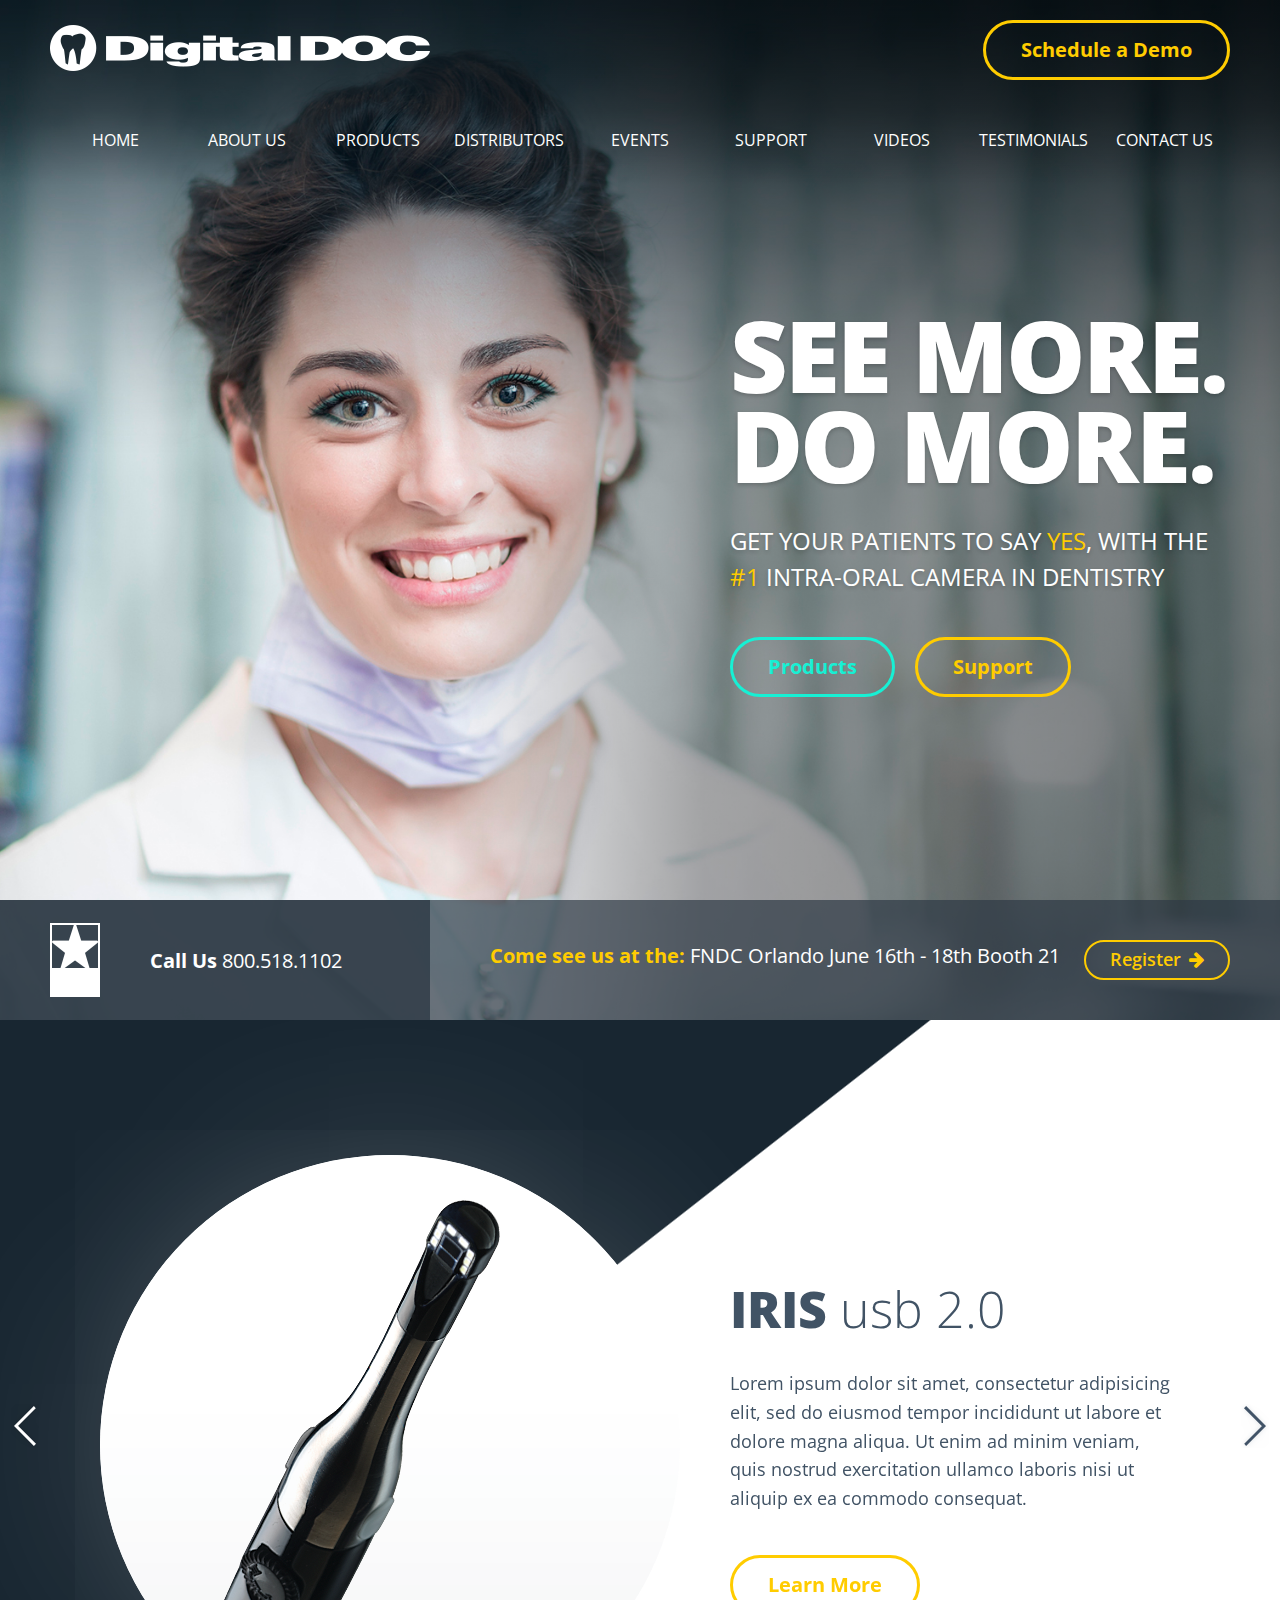
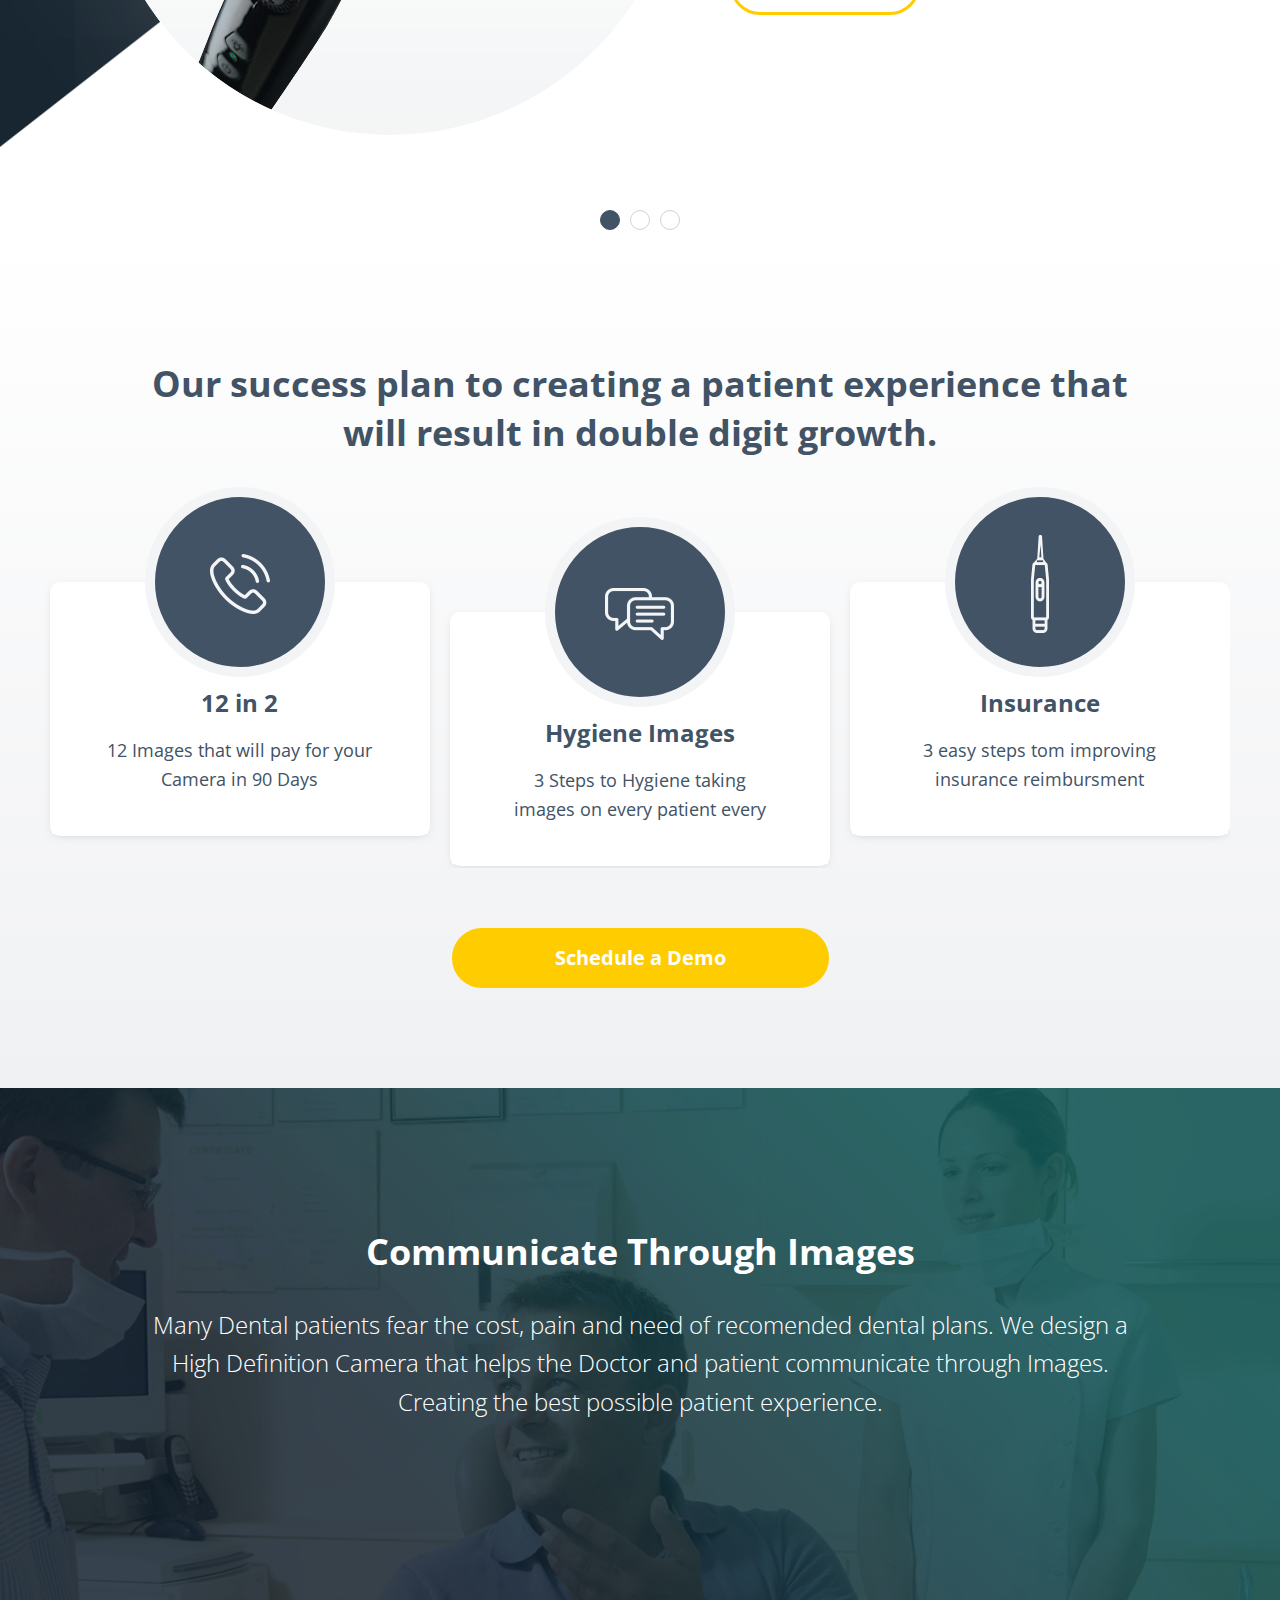
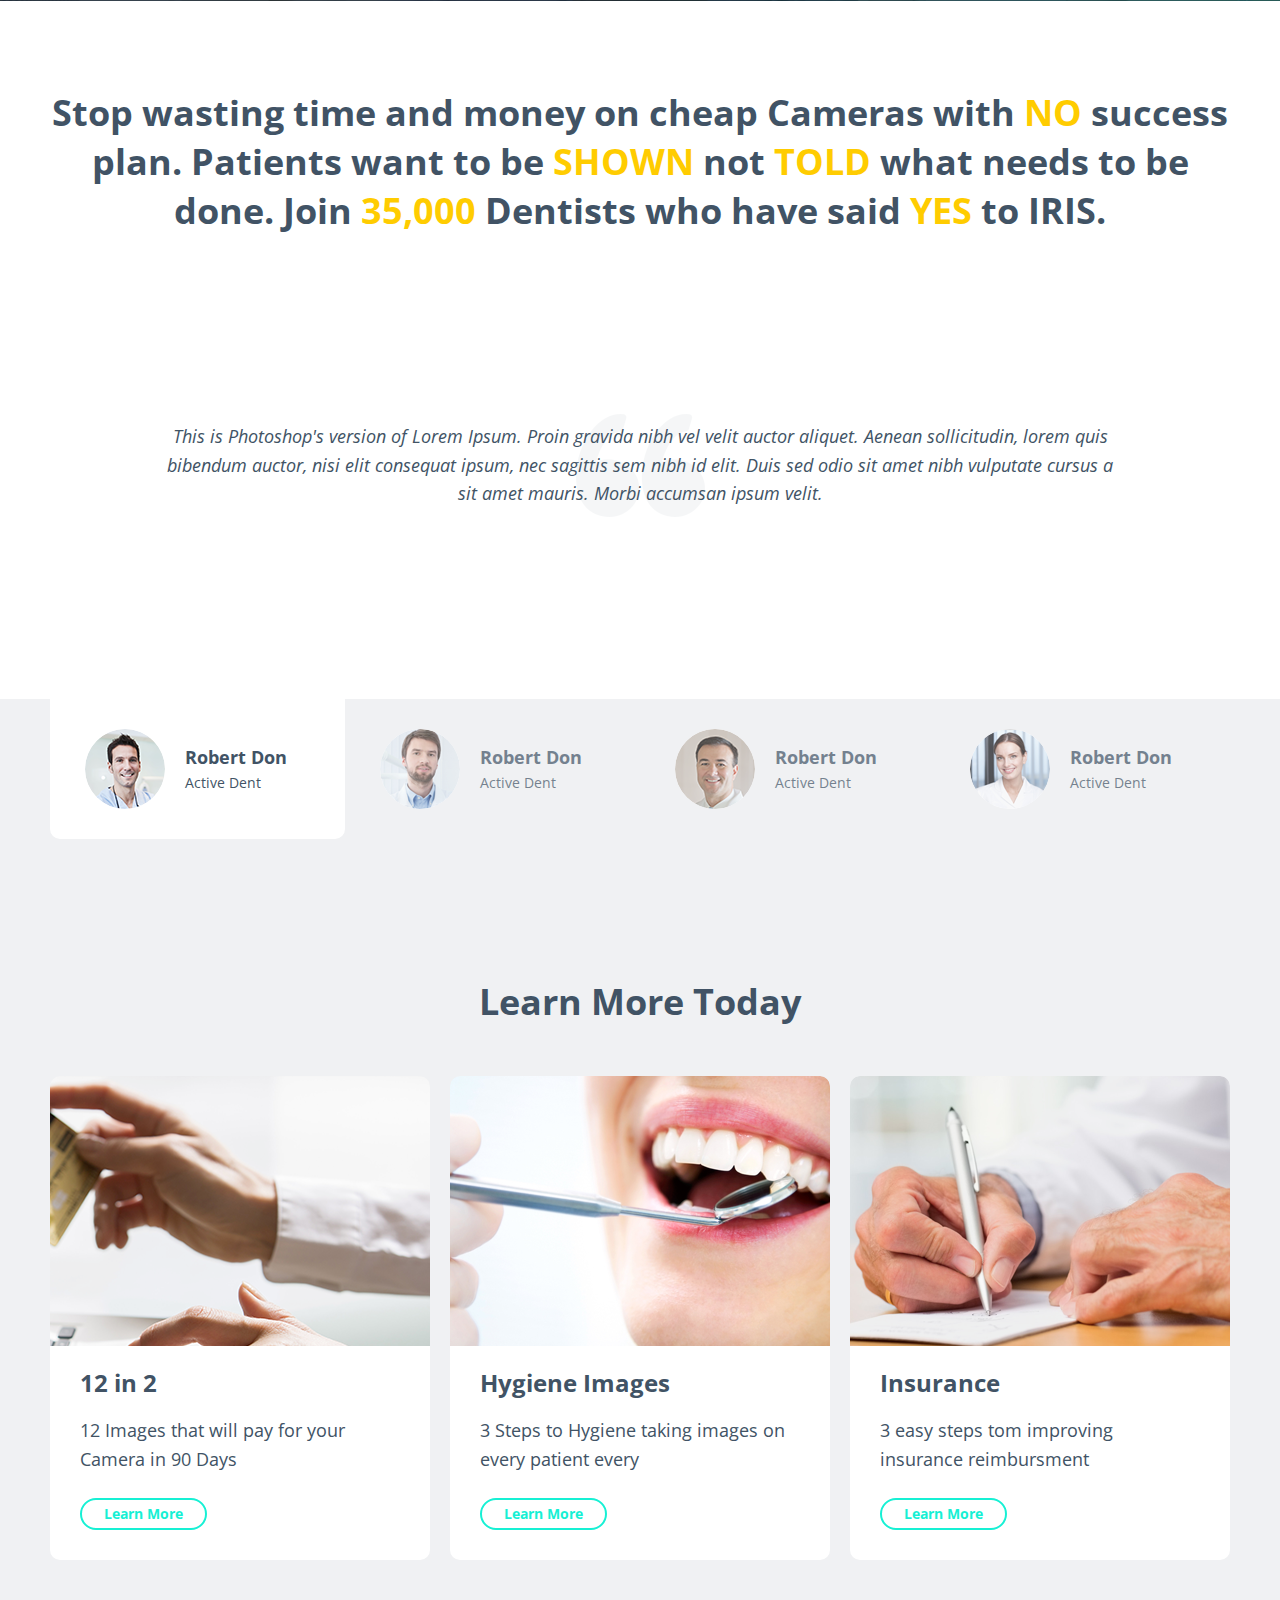
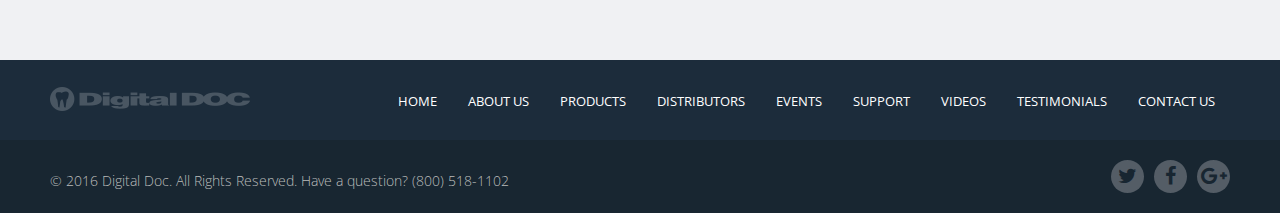
==== commit 972f3921: "Suddya" ====
--- a/index.html
+++ b/index.html
@@ -125,8 +125,14 @@
                             <span class="american-a"><strong>Call Us</strong> <a href="tel:+800 518 1102">800.518.1102</a> </span>
                         </div>
                         <div class="hero-banner-bottom-came-see-box">
-                            <p><span>Come see us at the:</span>  FNDC Orlando  June 16th - 18th Booth 21</p>
-                            <a href="#" class="btn yellow small came-see">Register  <i class="fa fa-arrow-right" aria-hidden="true"></i></a>
+                            <div class="hero-banner-bottom-came-see-wrap">
+                            <div class="hero-banner-bottom-came-see-box-text">
+                                <p><span>Come see us at the:</span>  FNDC Orlando  June 16th - 18th Booth 21</p>
+                            </div>
+                            <div class="hero-banner-bottom-came-see-box-btn">
+                                <a href="#" class="btn yellow small came-see">Register  <i class="fa fa-arrow-right" aria-hidden="true"></i></a>
+                            </div>
+                            </div>
                         </div>
                     </div>
                 </div>
--- a/css/styles.css
+++ b/css/styles.css
@@ -764,26 +764,32 @@
             display: table-cell;
             vertical-align: middle;
             padding-left: 40px;
-            padding-right: 170px;
-        }
-            .hero-banner-bottom-came-see-box p {
+        }
+        .hero-banner-bottom-came-see-wrap {display: table; width: 100%;}
+        .hero-banner-bottom-came-see-box-text {
+            display: table-cell;
+            padding-right: 20px;
+        }
+        .hero-banner-bottom-came-see-box-btn {
+            width: 150px;
+            display: table-cell;
+            vertical-align: middle;
+            text-align: right;
+        }
+            .hero-banner-bottom-came-see-box-text p {
                 text-align: right;
                 font-size: 20px;
             }
-                .hero-banner-bottom-came-see-box p span {
+                .hero-banner-bottom-came-see-box-text p span {
                     color: #ffcc00;
                     font-weight: 700;
                 }
-                .hero-banner-bottom-came-see-box .came-see {
-                    position: absolute;
-                    right: 0;
-                    top: 50%;
+                .hero-banner-bottom-came-see-box-btn .came-see {
                     font-weight: 600;
                     padding: 5px 24px 7px;
-                    margin-top: -20px;
                     font-size: 18px;
                 }
-                .hero-banner-bottom-came-see-box  a.btn i {
+                .hero-banner-bottom-came-see-box-btn  a.btn i {
                     margin-left: 3px;
                 }
 
@@ -1301,11 +1307,24 @@
         .contact-box-list > li {
             display: table-cell;
             width: 33.33%;
-            vertical-align: middle;
+            vertical-align: top;
             padding-left: 30px;
             padding-right: 60px;
             border-left: 1px solid #e6e6e6;
         }
+            .contact-box-list .contact-box-list-work {
+                vertical-align: middle;
+            }
+            .contact-box-list > li .fa{
+                float: left;
+                font-size: 16px;
+                margin-top: 4px;
+                margin-right: 10px;
+            }
+            .contact-box-list > li p,
+            .contact-box-list .list-phone-box{
+                overflow: hidden;
+            }
         .contact-box-list > li:first-child {
             border-left: none;
             padding-left: 0;
@@ -1313,10 +1332,10 @@
         .contact-box-list > li:last-child {
             padding-right: 0;
         }
-        .contact-box-phone-list > li span {
+        .list-phone-box span {
             color: #7F99B4;
         }
-        .contact-box-phone-list > li a {
+        .list-phone-box a {
             font-weight: 600;
             text-decoration: none;
         }
@@ -1328,15 +1347,18 @@
                 font-weight: 700;
             }
             .contact-box-list-work span {
+                padding-right: 14px;
                 font-weight: 700;
                 color: #ffcc00;
             }
     .map-wrapper {
         position: relative;
+        min-height: 300px;
         padding-top: 51.3%;
         z-index: 5;
         overflow: hidden;
         margin-bottom: 32px;
+        border: 1px solid #dfdfdf;
     }
         #map {
             position: absolute;
@@ -1351,6 +1373,8 @@
             top: 0;
         }
     .contact-info-box{
+        max-width: 500px;
+        margin: 0 auto;
         text-align: center;
         font-size: 14px;
         font-weight: 600;
@@ -1359,14 +1383,19 @@
         .contact-info-box > :last-child { margin-bottom: 0; }
     .contact-btn-box { margin-top: 14px; text-align: center; }
 
-.contact-us .content {
+    .content .other-page-title { font-size: 20px; }
+.page-template-page-contact-us .content {
     padding-top: 43px;
     font-size: 14px;
 }
-    .contact-us .content > * {
+    .page-template-page-contact-us .content h2,
+    .page-template-page-contact-us .content h3 {
+        font-size: 20px;
+    }
+    .page-template-page-contact-us .content > * {
         margin-bottom: 20px;
     }
-    .contact-us .content > :last-child {
+    .page-template-page-contact-us .content > :last-child {
         margin-bottom: 0;
     }
 /*----------------------------------------------------------------------------------*/
--- a/css/media.css
+++ b/css/media.css
@@ -155,6 +155,27 @@
     }
 }
 
+@media all and (max-width: 980px) {
+    .contact-box-list {
+        text-align: left;
+        display: block
+    }
+        .contact-box-list > li {
+            display: block;
+            width: 100%;
+            padding: 20px 0 20px 0;
+            border-bottom: 1px solid #e6e6e6;
+            border-left: none;
+        }
+        .contact-box-list >li:first-child {
+            padding-top: 0;
+        }
+        .contact-box-list > li:last-child {
+            padding-bottom: 0;
+            border-bottom: none;
+        }
+}
+
 @media all and (max-width: 960px) {
     .item-content .item-name {
         font-size: 40px;
@@ -251,7 +272,10 @@
                 width: 33.33%;
                 padding-left: 20px;
             }
-
+    .map-wrapper {
+        margin-left: -40px;
+        margin-right: -40px;
+    }
 }
 
 @media all and (max-width: 768px) {
@@ -302,25 +326,6 @@
                 margin-top: 13px;
                 margin-right: 0;
             }
-
-    .contact-box-list {
-        text-align: left;
-        display: block
-    }
-    .contact-box-list > li {
-        display: block;
-        width: 100%;
-        padding: 20px 0 20px 0;
-        border-bottom: 1px solid #e6e6e6;
-        border-left: none;
-    }
-        .contact-box-list >li:first-child {
-            padding-top: 0;
-        }
-        .contact-box-list > li:last-child {
-            padding-bottom: 0;
-            border-bottom: none;
-        }
 }
 
 @media all and (max-width: 782px) {
@@ -395,6 +400,17 @@
     .sidebar-list > li:nth-child(odd) {
         clear: both;
     }
+
+    .hero-banner-bottom-came-see-box-text {
+        display: block;
+        width: 100%;
+        padding-right: 0;
+    }
+    .hero-banner-bottom-came-see-box-btn {
+        display: block;
+        width: 100%;
+        text-align: center;
+    }
 }
 
 @media all and (max-width: 680px) {
@@ -566,6 +582,10 @@
     .contact-box {
         padding: 20px 20px 40px;
     }
+    .map-wrapper {
+        margin-left: -20px;
+        margin-right: -20px;
+    }
 }
 
 @media all and (max-width: 420px) {
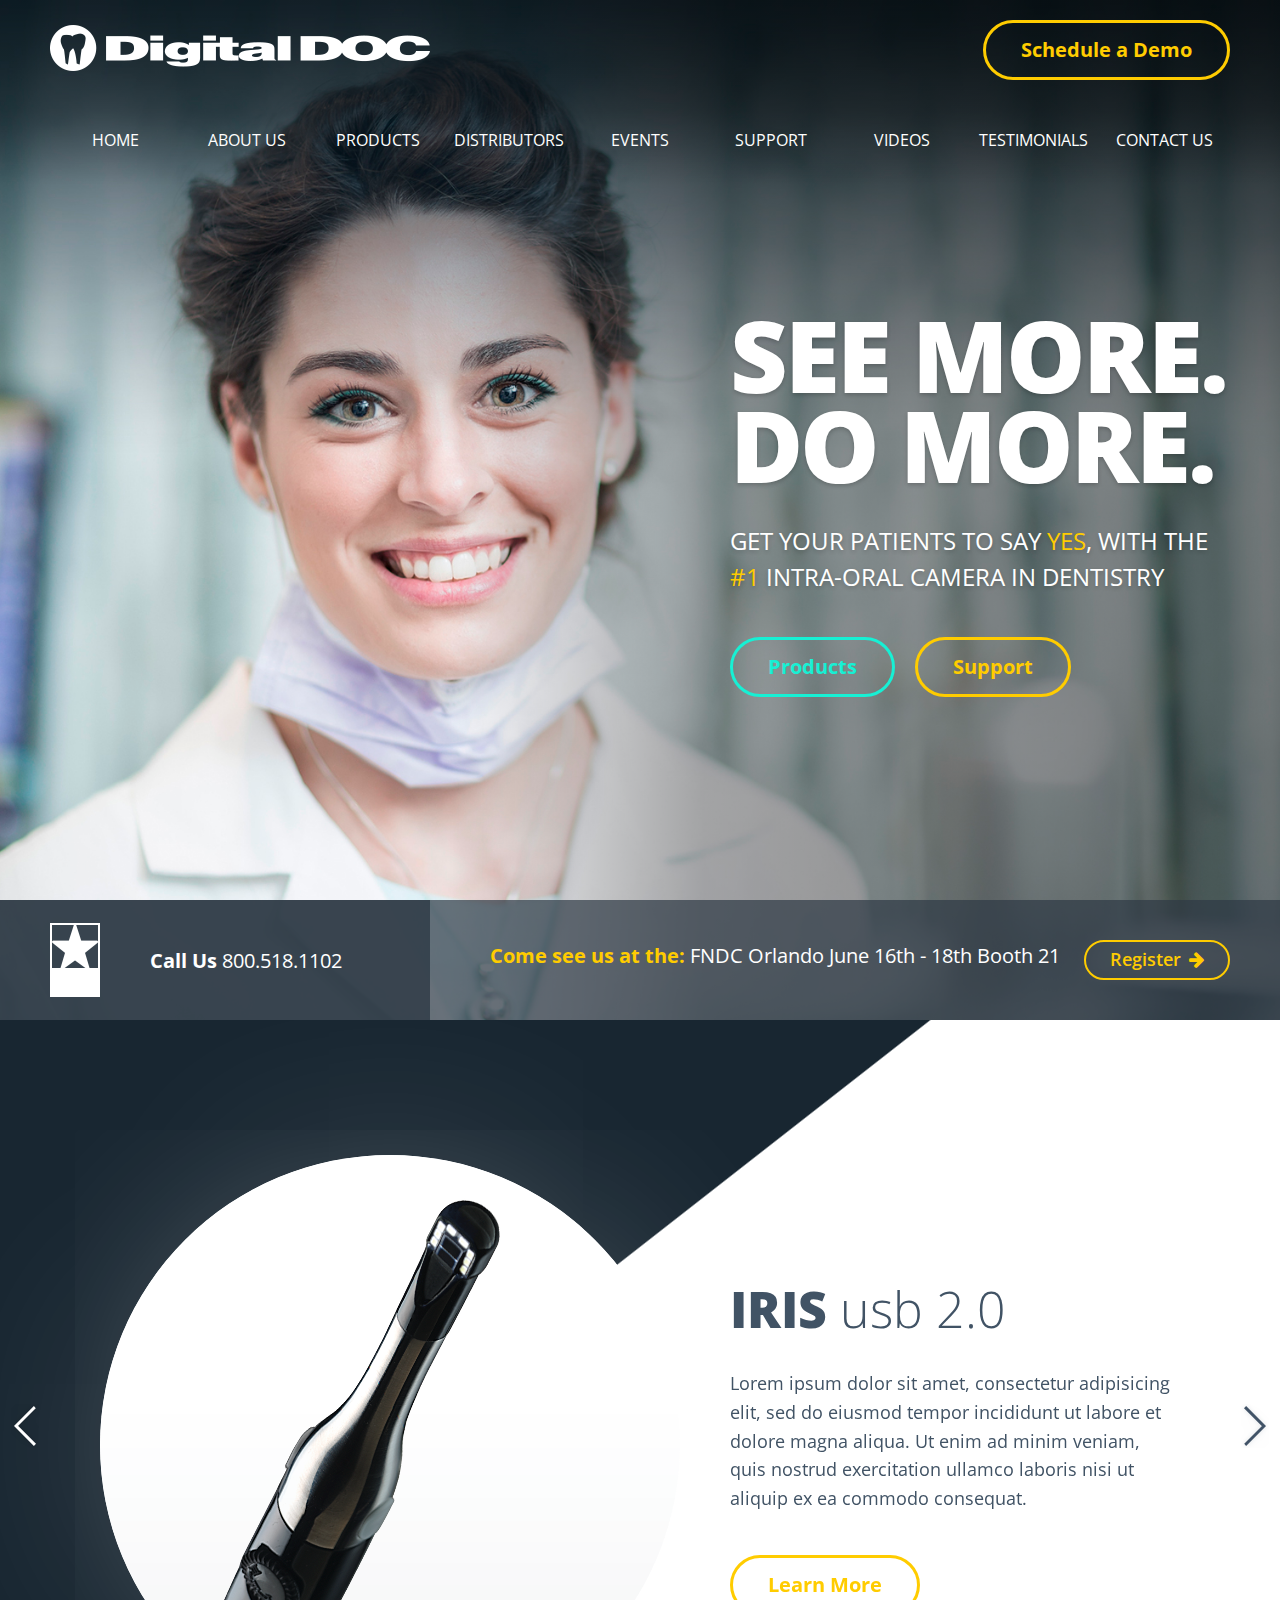
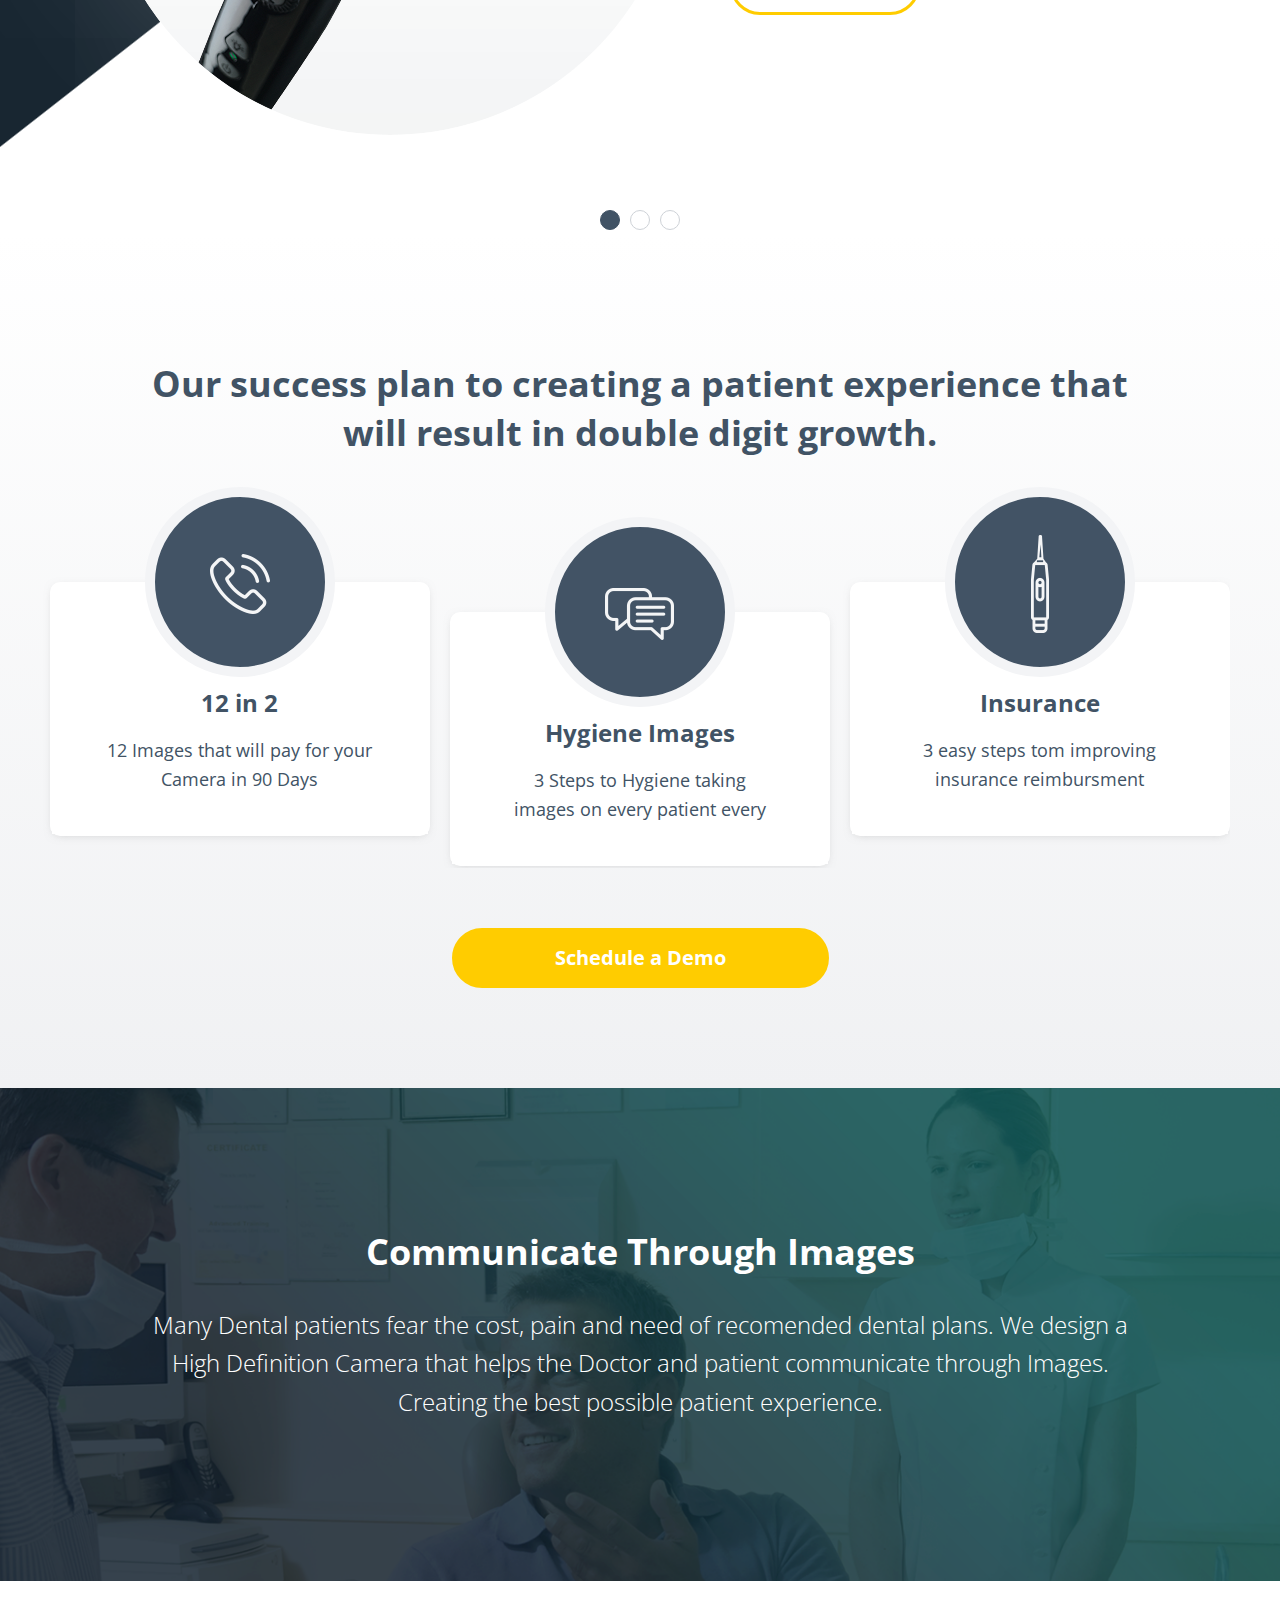
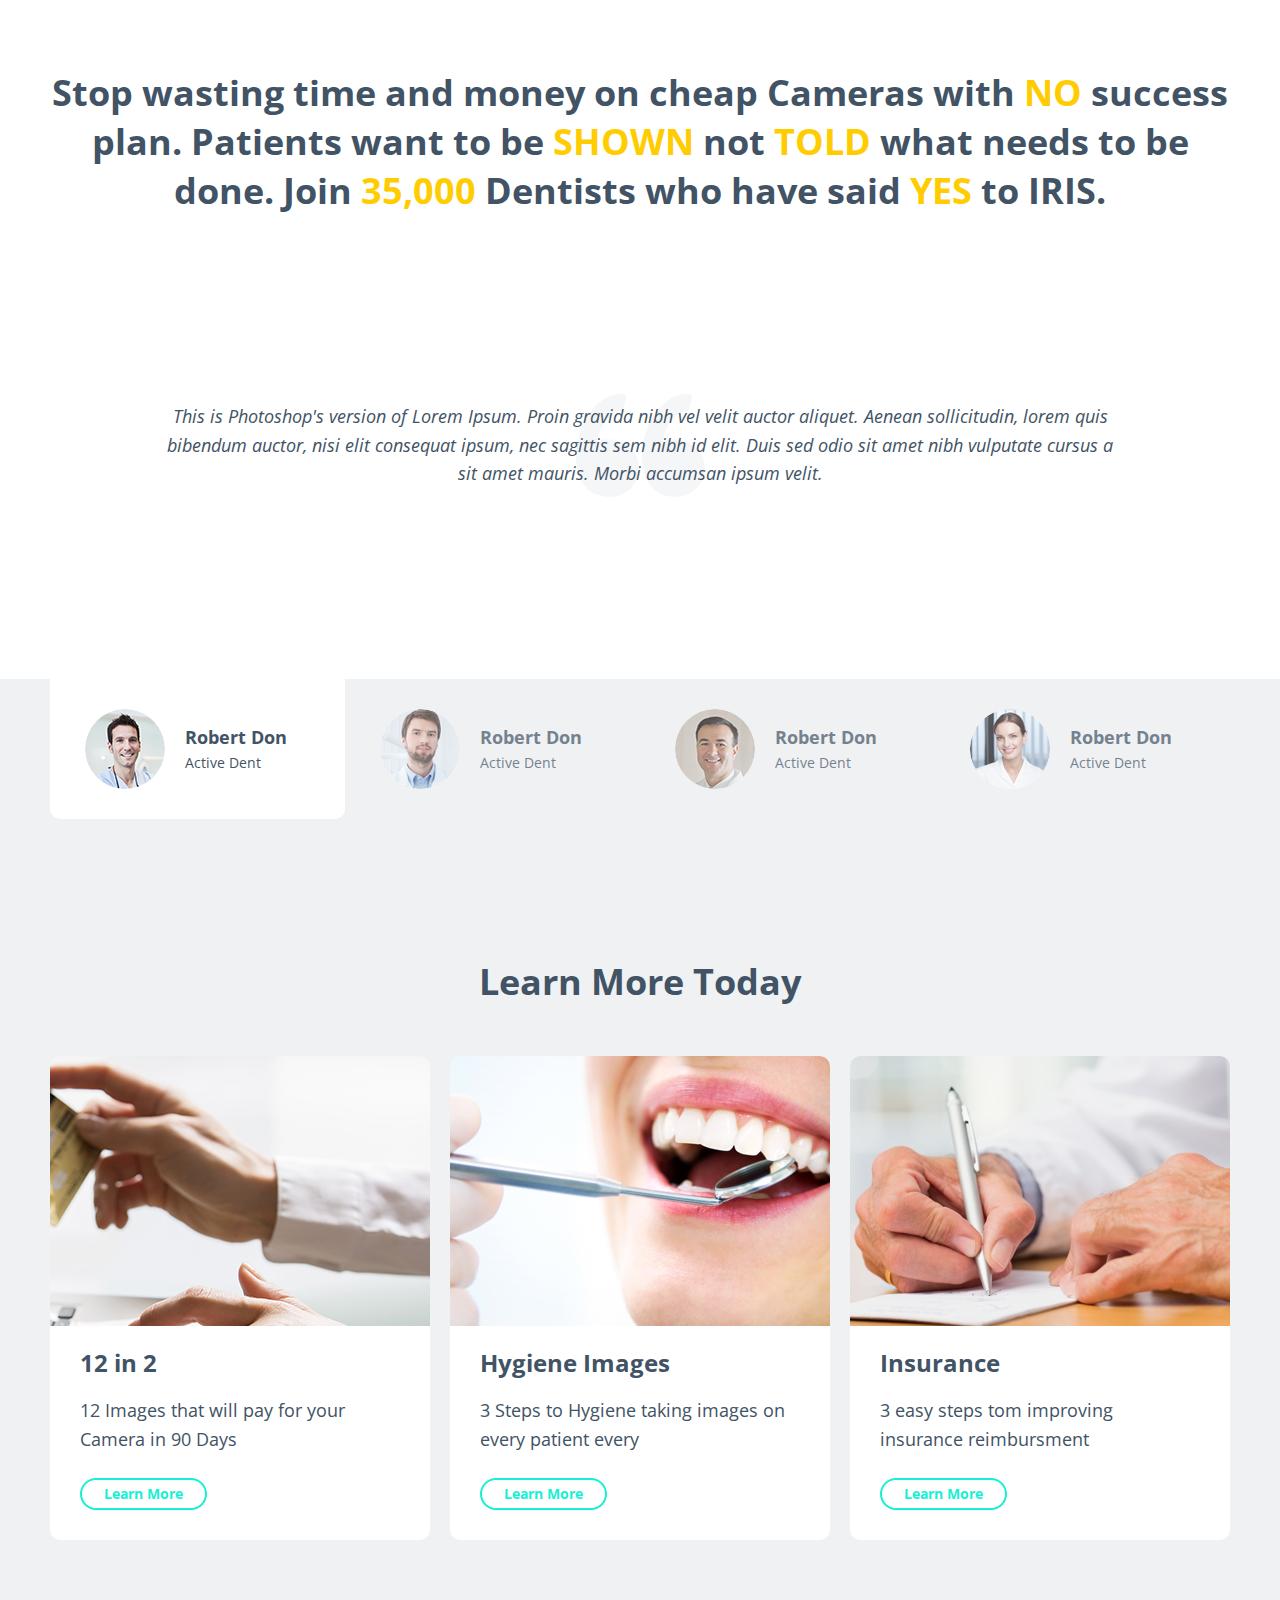
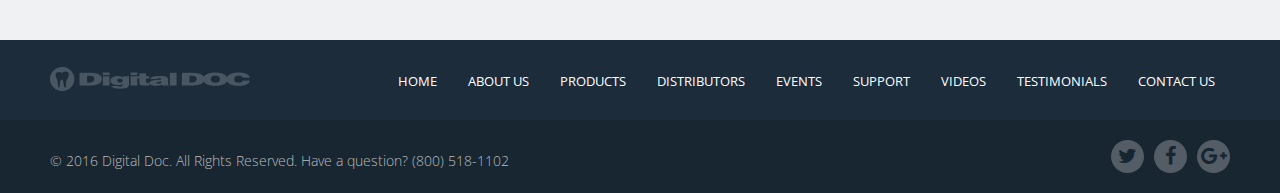
==== commit 22a1ee4f: "Suddya" ====
--- a/index.html
+++ b/index.html
@@ -431,56 +431,58 @@
                 </ul>
             </div>
         </section>
-        <footer class="footer">
-                <div class="footer-top-box">
-                    <div class="container">
-                        <div class="footer-logo">
-                            <a href="index.html">
-                                <img src="img/header/logo_footer.png" alt="Digital DOC">
-                            </a>
-                        </div>
-
-                            <ul class="footer-nav">
-                                <li><a href="#">Home</a></li>
-                                <li><a href="#">About us</a></li>
-                                <li><a href="#">Products</a></li>
-                                <li><a href="#">Distributors</a></li>
-                                <li><a href="#">Events</a></li>
-                                <li><a href="#">Support</a></li>
-                                <li><a href="#">Videos</a></li>
-                                <li><a href="#">Testimonials</a></li>
-                                <li><a href="#">Contact  us</a></li>
-                            </ul>
-
-                    </div>
-                </div>
-                <div class="footer-bottom-box">
-                    <div class="container">
-
-                        <ul class="footer-social">
-                            <li>
-                                <a href="#" target="_blank">
-                                    <i class="fa fa-twitter" aria-hidden="true"></i>
-                                </a>
-                            </li>
-                            <li>
-                                <a href="#" target="_blank">
-                                    <i class="fa fa-facebook" aria-hidden="true"></i>
-                                </a>
-                            </li>
-                            <li>
-                                <a href="#" target="_blank">
-                                    <i class="fa fa-google-plus" aria-hidden="true"></i>
-                                </a>
-                            </li>
-                        </ul>
-
-                        <p class="copyright">© 2016 Digital Doc. All Rights Reserved. Have a question? <a href="tel:+800 518 1102">(800) 518-1102</a></p>
-
-                    </div>
-                </div>
-        </footer>
+
     </div>
+
+    <footer class="footer">
+        <div class="footer-top-box">
+            <div class="container">
+                <div class="footer-logo">
+                    <a href="index.html">
+                        <img src="img/header/logo_footer.png" alt="Digital DOC">
+                    </a>
+                </div>
+
+                <ul class="footer-nav">
+                    <li><a href="#">Home</a></li>
+                    <li><a href="#">About us</a></li>
+                    <li><a href="#">Products</a></li>
+                    <li><a href="#">Distributors</a></li>
+                    <li><a href="#">Events</a></li>
+                    <li><a href="#">Support</a></li>
+                    <li><a href="#">Videos</a></li>
+                    <li><a href="#">Testimonials</a></li>
+                    <li><a href="#">Contact  us</a></li>
+                </ul>
+
+            </div>
+        </div>
+        <div class="footer-bottom-box">
+            <div class="container">
+
+                <ul class="footer-social">
+                    <li>
+                        <a href="#" target="_blank">
+                            <i class="fa fa-twitter" aria-hidden="true"></i>
+                        </a>
+                    </li>
+                    <li>
+                        <a href="#" target="_blank">
+                            <i class="fa fa-facebook" aria-hidden="true"></i>
+                        </a>
+                    </li>
+                    <li>
+                        <a href="#" target="_blank">
+                            <i class="fa fa-google-plus" aria-hidden="true"></i>
+                        </a>
+                    </li>
+                </ul>
+
+                <p class="copyright">© 2016 Digital Doc. All Rights Reserved. Have a question? <a href="tel:+800 518 1102">(800) 518-1102</a></p>
+
+            </div>
+        </div>
+    </footer>
 
     <script src="http://ajax.googleapis.com/ajax/libs/jquery/1.11.3/jquery.min.js"></script>
     <script src="assets/owl.carousel/owl.carousel.min.js"></script>
--- a/css/styles.css
+++ b/css/styles.css
@@ -154,7 +154,7 @@
         .title span { color: #ffcc00; }
     .section-content {
         max-width: 980px;
-        margin:  10px auto 80px;
+        margin:  10px auto 60px;
     }
         .section-content p {
             margin-bottom: 12px;
@@ -259,8 +259,15 @@
 /*----------------------------------------------------------------------------------*/
 .wrapper {
     position: relative;
-}
-
+    min-height: 100%;
+    margin-bottom: -153px;
+}
+.wrapper:after {
+    content: '';
+    display: block;
+    width: 100%;
+    height: 153px;
+}
 /*----------------------------------------------------------------------------------*/
 /*-------------------------------------HEADER---------------------------------------*/
 /*----------------------------------------------------------------------------------*/
@@ -1293,7 +1300,7 @@
     padding: 20px 40px 40px;
     border-bottom: 1px solid #e6e6e6;
 }
-    .contact-box-title {
+    .page-title {
         margin-bottom: 12px;
         font-size: 30px;
         font-weight: 700;
@@ -1306,10 +1313,10 @@
     }
         .contact-box-list > li {
             display: table-cell;
-            width: 33.33%;
-            vertical-align: top;
+            width: 35%;
+            vertical-align: middle;
             padding-left: 30px;
-            padding-right: 60px;
+            padding-right: 20px;
             border-left: 1px solid #e6e6e6;
         }
             .contact-box-list .contact-box-list-work {
@@ -1318,7 +1325,7 @@
             .contact-box-list > li .fa{
                 float: left;
                 font-size: 16px;
-                margin-top: 4px;
+                margin-top: 3px;
                 margin-right: 10px;
             }
             .contact-box-list > li p,
@@ -1326,6 +1333,7 @@
                 overflow: hidden;
             }
         .contact-box-list > li:first-child {
+            width: 30%;
             border-left: none;
             padding-left: 0;
         }
@@ -1383,7 +1391,6 @@
         .contact-info-box > :last-child { margin-bottom: 0; }
     .contact-btn-box { margin-top: 14px; text-align: center; }
 
-    .content .other-page-title { font-size: 20px; }
 .page-template-page-contact-us .content {
     padding-top: 43px;
     font-size: 14px;
--- a/css/media.css
+++ b/css/media.css
@@ -167,7 +167,8 @@
             border-bottom: 1px solid #e6e6e6;
             border-left: none;
         }
-        .contact-box-list >li:first-child {
+        .contact-box-list > li:first-child {
+            width: 100%;
             padding-top: 0;
         }
         .contact-box-list > li:last-child {
@@ -275,6 +276,8 @@
     .map-wrapper {
         margin-left: -40px;
         margin-right: -40px;
+        border-left: none;
+        border-right: none;
     }
 }
 
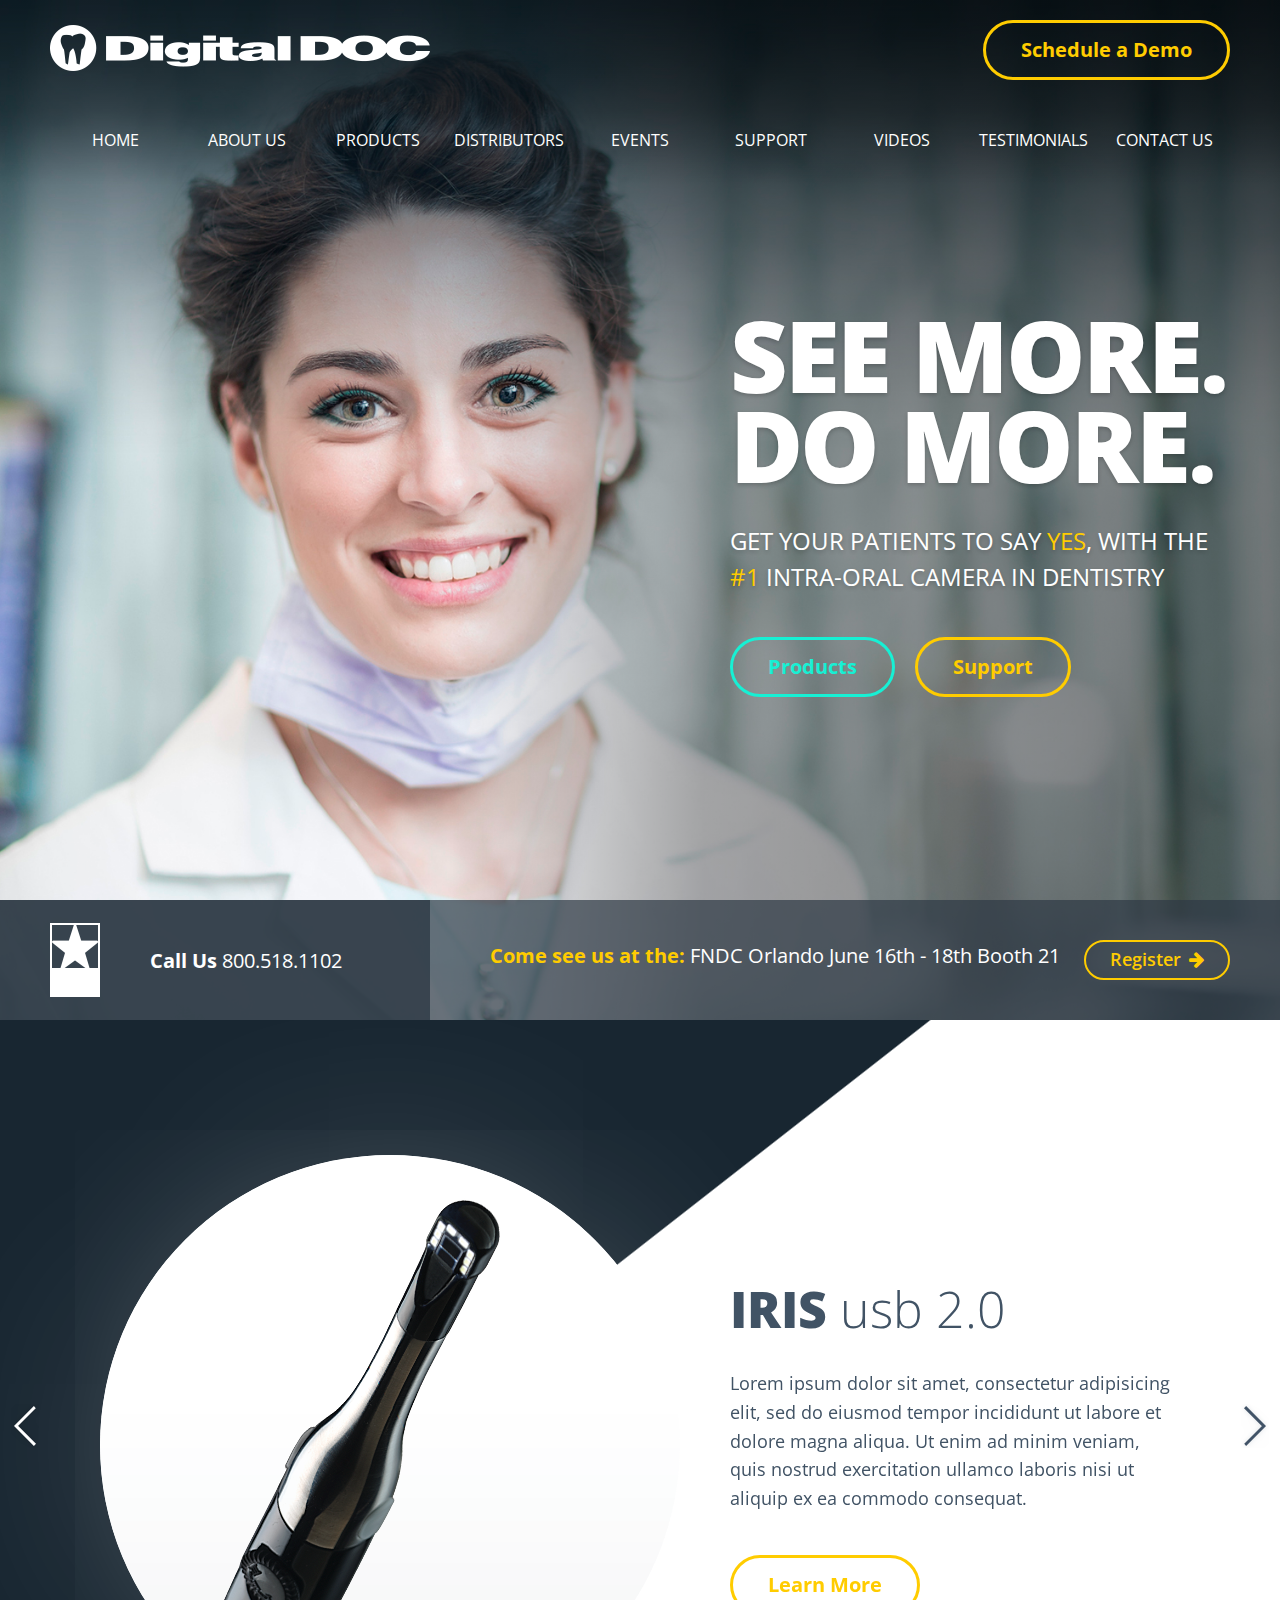
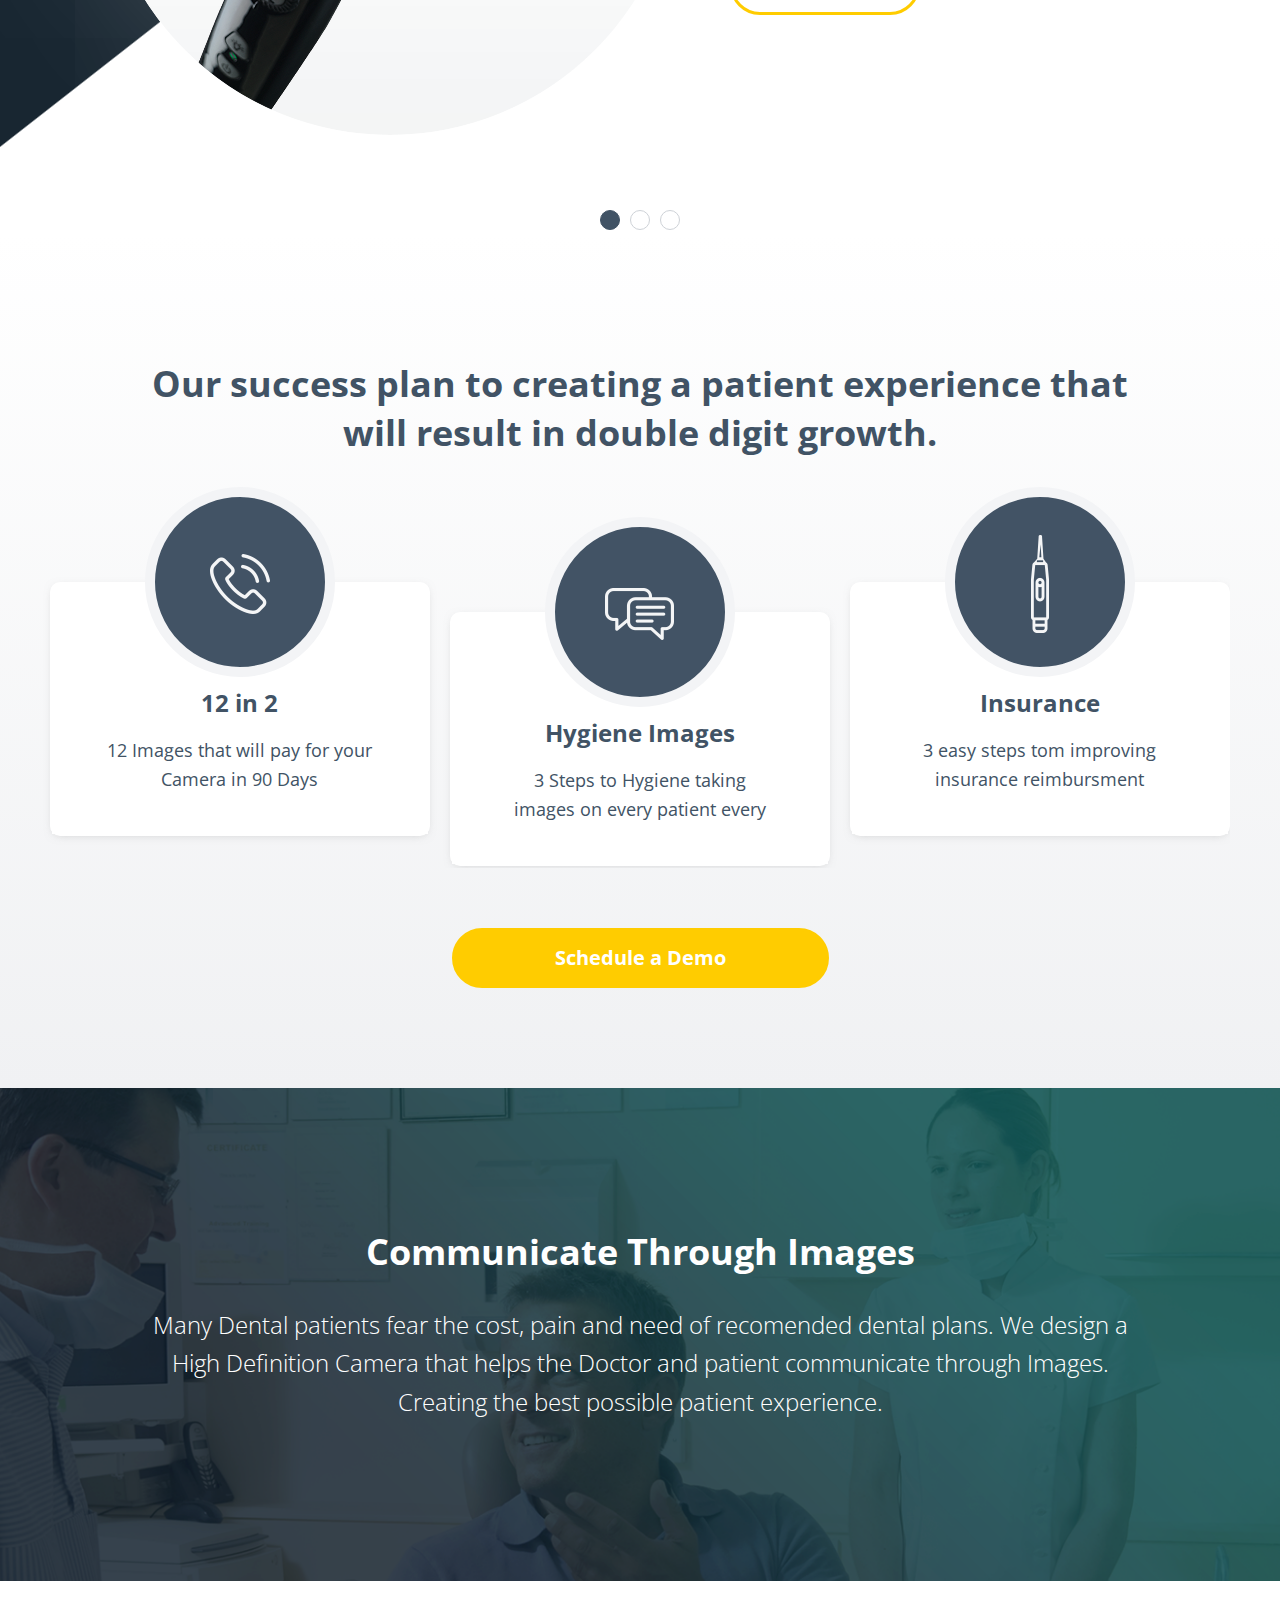
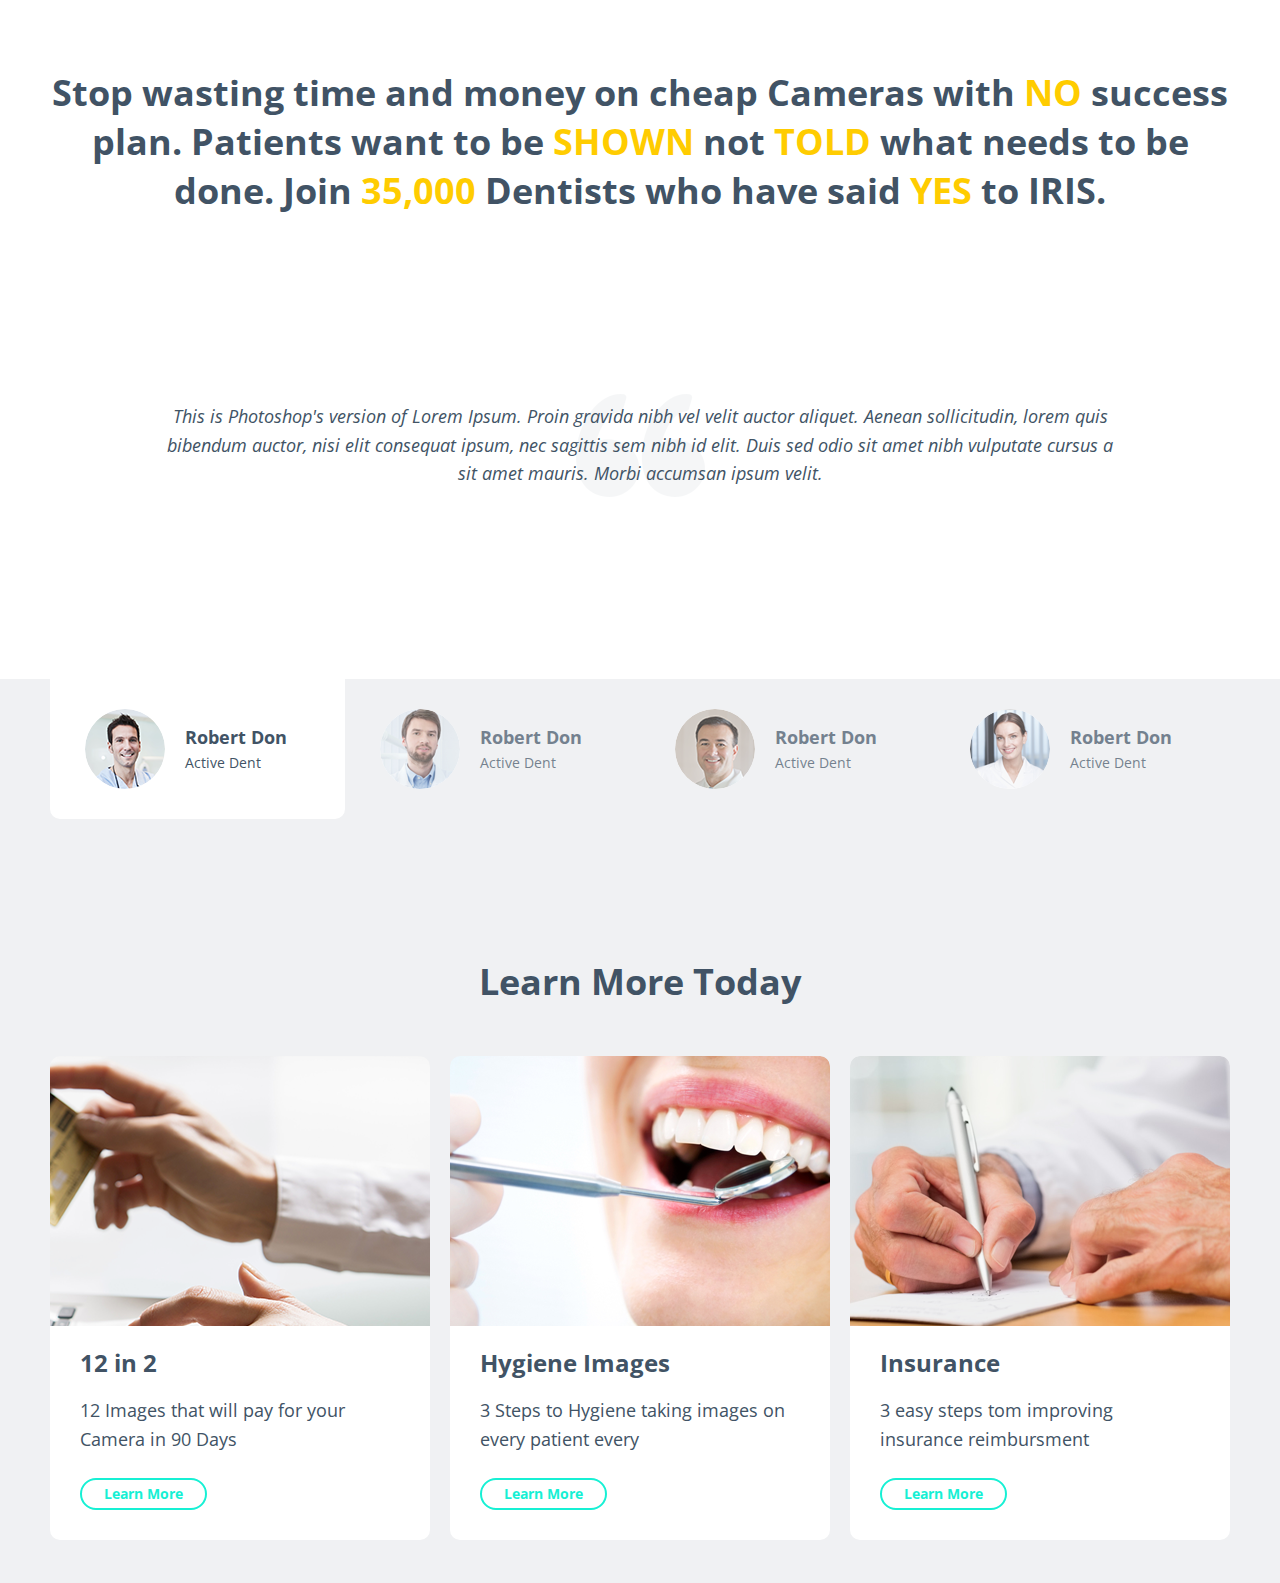
==== commit f8b9182f: "Suddya" ====
--- a/index.html
+++ b/index.html
@@ -99,7 +99,7 @@
                             <li><a href="#">Events</a></li>
                             <li><a href="#">Support</a></li>
                             <li><a href="#">Videos</a></li>
-                            <li><a href="#">Testimonials</a></li>
+                            <li><a href="testimonials.html">Testimonials</a></li>
                             <li><a href="contact-us.html">Contact us</a></li>
                         </ul>
                     </nav>
--- a/css/styles.css
+++ b/css/styles.css
@@ -84,11 +84,37 @@
 .btn.blue:hover { color: #ffffff; background-color: #17f0d4; }
 .btn.dark-blue { color: #415365; border-color: #415365; }
 .btn.dark-blue:hover { color: #ffffff; background-color: #415365; }
+.btn.dark-blue-invers { color: #ffffff; border-color: #415365; background-color: #415365; }
+.btn.dark-blue-invers:hover { color: #415365; background-color: transparent; }
 .btn.wide { min-width: 377px; }
 .btn.s-wide {min-width: 210px; }
 .btn.small { font-size: 14px; border-width: 2px; padding: 4px 22px 5px; }
 .btn.middle { font-size: 14px; border-width: 2px; padding: 7px 22px 8px; }
 
+.input-style {
+    display: block;
+    width: 100%;
+    margin: 0;
+    padding: 13px 16px 10px;
+    border: 1px solid #ffffff;
+    box-shadow: none;
+    -webkit-border-radius: 5px;
+    -moz-border-radius: 5px;
+    border-radius: 5px;
+    font-size: 16px;
+    font-weight: 400;
+    color: #415365;
+    background-color: #f5f6f8;
+    -webkit-transition: 0.25s;
+    -moz-transition: 0.25s;
+    -o-transition: 0.25s;
+    transition: 0.25s;
+}
+.input-style:hover,
+.input-style:active,
+.input-style:focus{
+    background-color: #ecedef;
+}
 input::-webkit-input-placeholder {
     -webkit-transition: 0.25s;
     -moz-transition: 0.25s;
@@ -268,6 +294,7 @@
     width: 100%;
     height: 153px;
 }
+
 /*----------------------------------------------------------------------------------*/
 /*-------------------------------------HEADER---------------------------------------*/
 /*----------------------------------------------------------------------------------*/
@@ -1000,7 +1027,7 @@
         margin-bottom: 60px;
         text-align: center;
     }
-        .section-our-plan .cell-list > li:nth-child(even) {
+        .section-our-plan .cell-list > li:nth-child(3n+2) {
             margin-top: 30px;
         }
             .section-our-plan .cell-box {
@@ -1143,6 +1170,7 @@
     background-position: center;
     background-repeat: no-repeat;
     background-size: cover;
+    background-color: #182631;
 }
 
 .section-learn-more-today .cell-list {
@@ -1188,6 +1216,8 @@
         position: relative;
     }
         .container-bg {
+            display: table;
+            width: 100%;
             -webkit-border-radius: 5px;
             -moz-border-radius: 5px;
             border-radius: 5px;
@@ -1205,109 +1235,29 @@
             }
 
 
-/*-------------------------------------CONTENT--------------------------------------*/
-.content {
-    padding: 20px 40px 40px;
-    line-height: 1.7;
-}
-    .content > * {
-        margin-bottom: 30px;
-    }
-    .content > :last-child {
-        margin-bottom: 0;
-    }
-    .content h1 { font-size: 30px; }
-    .content h2 { font-size: 25px; }
-    .content h3 { font-size: 22px; }
-    .content h4 { font-size: 20px; }
-    .content h5 { font-size: 19px; }
-    .content h6 { font-size: 19px; }
-    .content ol {
-        counter-reset: num;
-    }
-        .content ol li {
-            display: table;
-        }
-        .content ol li:before {
-            content: counter(num) ') ';
-            counter-increment: num;
-            display: inline-block;
-            min-width: 16px;
-            margin-right: 6px;
-            font-size: 18px;
-            font-weight: 600;
-        }
-    .content ul {
-    }
-        .content ul li {
-            position: relative;
-            display: table;
-            padding-left: 16px;
-        }
-        .content ul li:before {
-            content: '\f111';
-            position: absolute;
-            left: 0;
-            top: 12px;
-            font: 7px FontAwesome;
-        }
-        .content ul li,
-        .content ol li {
-            margin-bottom: 10px;
-        }
-        .content ul li:last-child,
-        .content ol li:last-child {
-            margin-bottom: 0;
-        }
-        .content blockquote p {
-            margin-bottom: 20px;
-        }
-        .content blockquote > :last-child {
-            margin-bottom: 0;
-        }
-        .content img {
-            max-width: 100%;
-            height: auto;
-            -webkit-border-radius: 5px;
-            -moz-border-radius: 5px;
-            border-radius: 5px;
-        }
-        .content img.alignleft{
-            float: left;
-            margin: 7px 30px 20px 0;
-            max-width: 380px;
-        }
-        .content img.alignright{
-            float: right;
-            margin: 7px 0 20px 30px;
-            max-width: 380px;
-        }
-        .content img.aligncenter{
-            display: block;
-            margin: 0 auto 30px;
-            clear: both;
-        }
-        .content a {
-            color: #ffcc00;
-            text-decoration: none;
-        }
-        .content a:hover {
-            text-decoration: underline;
-        }
 
 /*-------------------------------------CONTACT-US-----------------------------------*/
 .contact-box {
     padding: 20px 40px 40px;
     border-bottom: 1px solid #e6e6e6;
 }
+    .content .page-title,
     .page-title {
-        margin-bottom: 12px;
+        margin-bottom: 21px;
         font-size: 30px;
         font-weight: 700;
     }
+        .content .page-title-desc,
+        .page-title-desc {
+            margin-top: -25px;
+            margin-bottom: 16px;
+            font-size: 14px;
+            color: #acb3bb;
+        }
     .contact-box-list {
         display: table;
         margin-bottom: 20px;
+        margin-top: -5px;
         table-layout: fixed;
         font-size: 14px;
     }
@@ -1405,6 +1355,434 @@
     .page-template-page-contact-us .content > :last-child {
         margin-bottom: 0;
     }
+
+/*-------------------------------------SUPPORT--------------------------------------*/
+.content-list-page {
+    padding: 1px 40px 40px;
+}
+    .content-list > li{
+        margin-bottom: 20px;
+    }
+    .content-list > li:last-child {
+        margin-bottom: 0;
+    }
+        .content-list-box {
+            overflow: hidden;
+            padding: 20px 28px 22px;
+            border: 2px solid #ecedef;
+            -webkit-border-radius: 5px;
+            -moz-border-radius: 5px;
+            border-radius: 5px;
+            -webkit-transition: 0.2s;
+            -moz-transition: 0.2s;
+            -o-transition: 0.2s;
+            transition: 0.2s;
+        }
+        .content-list-box:hover {
+            border-color: #ffcc00;
+        }
+        .content-list-box:hover .content-list-title {
+            color: #ffcc00;
+        }
+        .content-list-box:hover .content-list-category,
+        .content-list-box:hover .content-list-category a {
+            color: #415365;
+        }
+            .content-list-title {
+                font-size: 20px;
+                font-weight: 700;
+                margin-bottom: 20px;
+                -webkit-transition: 0.2s;
+                -moz-transition: 0.2s;
+                -o-transition: 0.2s;
+                transition: 0.2s;
+            }
+            .content-list-category {
+                display: block;
+                font-size: 14px;
+                margin-top: -15px;
+                margin-bottom: 20px;
+                color: #adb4bc;
+                -webkit-transition: 0.2s;
+                -moz-transition: 0.2s;
+                -o-transition: 0.2s;
+                transition: 0.2s;
+            }
+                .content-list-category a {
+                    text-decoration: none;
+                    color: #adb4bc;
+                }
+                .content-list-category a:hover {
+                    text-decoration: underline;
+                }
+            .content-list-text p {
+                font-size: 14px;
+                margin-bottom: 8px;
+            }
+            .content-list-text > :last-child {
+                margin-bottom: 0;
+            }
+/*-------------------------------------EVENT-PAGE-----------------------------------*/
+.event-page .page-title { margin-bottom: 8px; }
+    .event-page a { text-decoration: none; }
+        .event-calendar {
+            overflow: hidden;
+            float: left;
+            margin-right: 30px;
+            width: 115px;
+            height: 110px;
+            text-align: center;
+            background-image: url(../img/content/calendar.png);
+        }
+            .event-day {
+                display: block;
+                text-align: center;
+                margin-top: 38px;
+                font-size: 40px;
+                font-weight: 700;
+                line-height: 1;
+            }
+            .event-month {
+                display: block;
+                margin-bottom: -7px;
+                font-size: 16px;
+            }
+        .event-info-box {
+            overflow: hidden;
+            display: block;
+            margin-top: 10px;
+            margin-bottom: -7px;
+        }
+            .event-title {
+                margin-bottom: 4px;
+                font-size: 24px;
+                font-weight: 600;
+            }
+            .event-loc,.event-duration {
+                position: relative;
+                padding-left: 17px;
+                margin-bottom: 7px;
+                display: inline-block;
+                font-size: 14px;
+            }
+            .event-duration {
+                display: inline-block;
+                margin-right: 9px;
+                color: #ffcc00;
+            }
+            .event-loc:before,
+            .event-duration:before {
+                position: absolute;
+                left: 1px;
+                top: 3px;
+                font: 14px FontAwesome;
+                color: #8e959b;
+            }
+            .event-loc:before {
+                content: '\f041';
+            }
+            .event-duration:before {
+                content: '\f017';
+                color: #ffcc00;
+            }
+            .event-id {
+                font-size: 14px;
+            }
+/*-------------------------------------SUPPORT-ISSUE--------------------------------*/
+.content-top-box {
+    padding: 0  40px;
+}
+    .content-top-wrap {
+        overflow: hidden;
+        padding: 25px 0 23px;
+    }
+    .support-issue-page .content-top-wrap {
+        padding: 17px 0 20px;
+        border-bottom: 1px solid #e6e6e6;
+    }
+    .support-issue-page .page-title {
+        margin-bottom: 25px;
+    }
+    .support-issue-page .page-title-desc {
+        margin-top: -30px;
+    }
+    .page-action-box {
+        float: right;
+        margin-top: 5px;
+        margin-left: 30px;
+        margin-bottom: 30px;
+    }
+        .page-action-box a{
+            position: relative;
+            display: inline-block;
+            width: 30px;
+            height: 30px;
+            margin-right: 14px;
+            background-image: url(../img/content/category_sprite.png);
+             -webkit-transition: none;
+            -moz-transition: none;
+            -o-transition: none;
+             transition: none;
+        }
+        .page-action-box > :last-child {
+            margin-right: 0;
+        }
+        a.print-act{ background-position: -5px -85px; }
+        a.mail-act{ background-position: -45px -85px; }
+        a.print-act:hover{  background-position: -5px -45px; }
+        a.mail-act:hover{ background-position: -45px -45px; }
+        a.print-act:hover:before,
+        a.mail-act:hover:before {
+            position: absolute;
+            padding: 1px 8px 1px;
+            color: #ffffff;
+            background-color: #697279;
+            font-size: 12px;
+            -webkit-border-radius: 2px;
+            -moz-border-radius: 2px;
+            border-radius: 2px;
+        }
+        a.print-act:hover:before {
+            content: 'Print';
+            top: -23px;
+            left: -7px;
+        }
+        a.mail-act:hover:before {
+            content: 'Mail';
+            top: -23px;
+            left: -5px;
+        }
+/*-------------------------------------TESTIMONIALS-----------------------------*/
+.testimonials-slider {
+    padding: 20px 40px 40px;
+}
+
+    #slider {
+        max-width: 540px;
+    margin: 50px auto 20px;
+    }
+    #slider a {
+        position: relative;
+        display: block;
+    }
+    #slider a:hover:before {
+        content: '\f00e';
+        position: absolute;
+        width: 80px;
+        height: 80px;
+        left: 50%;
+        top: 50%;
+        margin-top: -40px;
+        margin-left: -40px;
+        font: 45px FontAwesome;
+        line-height: 80px;
+        text-align: center;
+        color: #ffffff;
+        background-color: rgba(65, 83, 101, 0.7);
+    }
+    #carousel {
+        max-width: 610px;
+        margin: 0 auto;
+    }
+        #carousel .flex-active-slide {
+            border: 2px solid #ffcc00;
+        }
+
+        #carousel .flex-control-nav {
+            bottom: -60px;
+        }
+            #carousel .flex-control-paging li a {
+                width: 20px;
+                height: 20px;
+                display: block;
+                background-color: transparent;
+            }
+            #carousel .flex-control-paging li a.flex-active,
+            #carousel .flex-control-paging li a:hover {
+                background-color: #415365;
+            }
+/*----------------------------------SEARCH--------------------------------------*/
+.search-box {
+    margin-bottom: 5px;
+}
+.support-issue-page .search-box {
+    float: right;
+    margin-left: 20px;
+}
+    .search-content-box {
+        display: table;
+        width: 100%;
+    }
+    .search-content-box > li {
+       display: table-cell;
+        vertical-align: middle;
+    }
+        .search-btn {
+            width: 105px;
+            padding-left: 10px;
+        }
+        .search-btn .btn {
+            width: 100%;
+            padding: 11px 27px 10px;
+        }
+        .search-content-box .input-style {
+            padding-left: 35px;
+        }
+        .support-issue-page .search-content-box .input-style {
+            min-width: 265px;
+        }
+        .search-icon {
+            position: relative;
+        }
+         .search-icon:before {
+            content: '\f002';
+            position: absolute;
+            left: 12px;
+            top: 50%;
+            margin-top: -9px;
+            font: 16px FontAwesome;
+            color: #8e959b;
+        }
+
+
+/*----------------------------------BREADCRUMBS---------------------------------*/
+.breadcrumbs-box {
+    overflow: hidden;
+    display: block;
+}
+    .breadcrumbs {
+        display: block;
+        font-size: 16px;
+        margin-top: 9px;
+    }
+        .breadcrumbs > span {
+            position: relative;
+            display: inline;
+            padding: 0 8px 0 0;
+        }
+        .breadcrumbs > span:first-child {
+            padding-left: 0;
+        }
+        .breadcrumbs > span:last-child {
+            padding-right: 0;
+        }
+        .breadcrumbs > span:after{
+            content: '\203A';
+            display: inline-block;
+            height: 16px;
+            position: relative;
+            top: -1px;
+            right: -5px;
+            font-size: 18px;
+        }
+        .breadcrumbs > span:last-child:after{
+            display: none;
+        }
+            .breadcrumbs a {
+                text-decoration: none;
+            }
+            .breadcrumbs a:hover {
+                color: #ffcc00;
+            }
+
+
+/*-------------------------------------WP-PAGENAVI----------------------------------*/
+.wp-pagenavi {
+    display: block;
+    font-size: 16px;
+    font-weight: 600;
+    margin-top: 60px;
+    text-align: left;
+    -webkit-user-select: none;
+    -moz-user-select: none;
+    -o-user-select: none;
+    -khtml-user-select: none;
+    user-select: none;
+}
+.wp-pagenavi a,
+.wp-pagenavi span.current{
+    display: inline-block;
+    width: 30px;
+    height: 30px;
+    margin-right: 5px;
+    line-height: 27px;
+    border: 2px solid #838F9D;
+    -webkit-border-radius: 5px;
+    -moz-border-radius: 5px;
+    border-radius: 5px;
+    text-align: center;
+    color: #838F9D;
+    text-decoration: none;
+}
+.wp-pagenavi span.current {
+    color: #ffffff;
+}
+.wp-pagenavi a:last-child {
+    margin-right: 0;
+}
+.wp-pagenavi a:hover {
+    color: #ffcc00;
+    border-color: #ffcc00;
+}
+.wp-pagenavi a.first,
+.wp-pagenavi a.previouspostslink,
+.wp-pagenavi a.nextpostslink,
+.wp-pagenavi a.last {
+    color: rgba(255, 255, 255, 0);
+    position: relative;
+}
+.wp-pagenavi a.first:hover,
+.wp-pagenavi a.previouspostslink:hover,
+.wp-pagenavi a.nextpostslink:hover,
+.wp-pagenavi a.last:hover {
+    color: rgba(255, 255, 255, 0);
+}
+.wp-pagenavi .first:before,
+.wp-pagenavi .last:before,
+.wp-pagenavi .previouspostslink:before,
+.wp-pagenavi .nextpostslink:before {
+    display: inline-block;
+    position: absolute;
+    top: 50%;
+    left: 50%;
+    margin-left: -8px;
+    margin-top: -12px;
+    font: 25px FontAwesome;
+    color: #8B9499;
+    -webkit-transition: 0.2s;
+    -moz-transition: 0.2s;
+    -o-transition: 0.2s;
+    transition: 0.2s;
+}
+.wp-pagenavi .first:before, .em-pagination .prev + .prev:before { content: '\f100'; }
+.wp-pagenavi .last:before, .em-pagination .next + .next:before { content: '\f101'; margin-left: -7px; }
+.wp-pagenavi .previouspostslink:before, .em-pagination .prev:before { content: '\f104'; margin-left: -6px; }
+.wp-pagenavi .nextpostslink:before, .em-pagination .next:before { content: '\f105'; margin-left: -4px; }
+.wp-pagenavi .first:hover:before,
+.wp-pagenavi .last:hover:before,
+.wp-pagenavi .previouspostslink:hover:before,
+.wp-pagenavi .nextpostslink:hover:before {
+    color: #ffcc00;
+}
+.wp-pagenavi .current,
+.wp-pagenavi .extend {
+    padding: 0 7px;
+    margin-right: 5px;
+    color: #8B9499;
+}
+.wp-pagenavi .extend {
+    padding-left: 2px;
+}
+.wp-pagenavi .current {
+    background-color: #838F9D;
+    border: 2px solid #838F9D;
+    color: #ffffff;
+}
+
+.page.smaller,
+.page.larger {
+    border-color: transparent;
+}
 /*----------------------------------------------------------------------------------*/
 /*-------------------------------------SIDEBAR--------------------------------------*/
 /*----------------------------------------------------------------------------------*/
@@ -1506,10 +1884,182 @@
         .sidebar-block .cell-box a.btn {
             margin-top: 17px;
         }
+
+.widget-category-title {
+    font-size: 20px;
+    font-weight: 700;
+    margin-bottom: 14px;
+}
+    .category-box-list > li {
+        margin-bottom: 11px;
+    }
+    .category-title {
+        font-size: 14px;
+        font-weight: 800;
+        margin: 0 10px 7px;
+    }
+    .category-box-img {
+        overflow: hidden;
+        position: relative;
+        display: inline-block;
+        width: 100%;
+        margin-bottom: 15px;
+        text-align: center;
+        border: 1px solid #d9dde0;
+        -webkit-border-radius: 5px;
+        -moz-border-radius: 5px;
+        border-radius: 5px;
+    }
+        .category-box-img img {
+            max-width: 100%;
+            width: 100%;
+            height: auto;
+            margin: 0 0 -5px;
+            float: none;
+        }
+    .category-sub-list {
+        position: relative;
+    }
+
+        .category-sub-list > li a:hover {
+            background-color: #ecedef;
+        }
+        .category-sub-list > li a.active {
+            background-color: #ffcc00;
+            color: #ffffff;
+        }
+            .category-sub-list > li > a {
+                display: block;
+                width: 100%;
+                font-size: 14px;
+                padding: 4px 8px 4px;
+                -webkit-border-radius: 5px;
+                -moz-border-radius: 5px;
+                border-radius: 5px;
+            }
+                .category-ico p {
+                    overflow: hidden;
+                }
+                .category-ico span{
+                    float:left;
+                    display: inline-block;
+                    width: 20px;
+                    height: 20px;
+                    margin-right: 11px;
+                    background-image: url(../img/content/category_sprite.png);
+                }
+                .ico-install span {background-position: 40px 2px}
+                .ico-driver span {background-position: 80px 2px}
+                .ico-troubl span {background-position: 60px 2px}
+                .ico-pen span {background-position: 20px 2px}
+
+                .category-sub-list > li.ico-install a.active span {background-position: 80px -18px}
+                .category-sub-list > li.ico-driver a.active span{background-position: 40px -18px}
+                .category-sub-list > li.ico-troubl a.active span {background-position: 60px -18px}
+                .category-sub-list > li.ico-pen a.active span {background-position: 20px -18px}
+        .category-btn-box {
+            padding-top: 11px;
+            border-top: 1px solid #e6e6e6;
+        }
+            .category-btn-box a:hover {
+                color: #ffcc00;
+            }
+/*-------------------------------------CONTENT--------------------------------------*/
+.content {
+    padding: 20px 40px 40px;
+    line-height: 1.7;
+}
+    .content > * {
+        margin-bottom: 30px;
+    }
+    .content > :last-child {
+        margin-bottom: 0;
+    }
+        .content h1 { font-size: 30px; }
+        .content h2 { font-size: 25px; }
+        .content h3 { font-size: 22px; }
+        .content h4 { font-size: 20px; }
+        .content h5 { font-size: 19px; }
+        .content h6 { font-size: 19px; }
+        .content ol {
+            counter-reset: num;
+        }
+            .content ol li {
+                display: table;
+            }
+            .content ol li:before {
+                content: counter(num) ') ';
+                counter-increment: num;
+                display: inline-block;
+                min-width: 16px;
+                margin-right: 6px;
+                font-size: 18px;
+                font-weight: 600;
+            }
+            .content ul {
+            }
+            .content ul li {
+                position: relative;
+                display: table;
+                padding-left: 16px;
+            }
+            .content ul li:before {
+                content: '\f111';
+                position: absolute;
+                left: 0;
+                top: 12px;
+                font: 7px FontAwesome;
+            }
+            .content ul li,
+            .content ol li {
+                margin-bottom: 10px;
+            }
+            .content ul li:last-child,
+            .content ol li:last-child {
+                margin-bottom: 0;
+            }
+            .content blockquote p {
+                margin-bottom: 20px;
+            }
+            .content blockquote > :last-child {
+                margin-bottom: 0;
+            }
+        .content img {
+            max-width: 100%;
+            height: auto;
+            -webkit-border-radius: 5px;
+            -moz-border-radius: 5px;
+            border-radius: 5px;
+        }
+        .content img.alignleft{
+            float: left;
+            margin: 7px 30px 20px 0;
+            max-width: 380px;
+        }
+        .content img.alignright{
+            float: right;
+            margin: 7px 0 20px 30px;
+            max-width: 380px;
+        }
+        .content img.aligncenter{
+            display: block;
+            margin: 0 auto 30px;
+            clear: both;
+        }
+    .content a {
+        color: #ffcc00;
+        text-decoration: none;
+    }
+    .content a:hover {
+        text-decoration: underline;
+    }
+
 /*----------------------------------------------------------------------------------*/
 /*-------------------------------------FOOTER---------------------------------------*/
 /*----------------------------------------------------------------------------------*/
 .footer {
+    position: relative;
+    z-index: 5;
     background-color: #1c2c3b;
     color: #ffffff;
 }
--- a/css/media.css
+++ b/css/media.css
@@ -62,6 +62,9 @@
         .footer-nav > ul {
             float: none;
         }
+    .support-issue-page .search-content-box .input-style {
+        min-width: 200px;
+    }
 }
 
 @media all and (max-width: 1080px) {
@@ -90,6 +93,14 @@
         margin-top: 90px;
         margin-bottom: 90px;
         line-height: 400px;
+    }
+    .support-issue-page .search-box {
+        float: none;
+        margin-left: 0;
+        margin-bottom: 5px;
+    }
+    .support-issue-page .search-content-box .input-style {
+        min-width: auto;
     }
 }
 
@@ -279,6 +290,13 @@
         border-left: none;
         border-right: none;
     }
+
+    .widget-categori {
+        margin: 40px auto 20px;
+    }
+        .category-box-list {
+            max-width: 380px;
+        }
 }
 
 @media all and (max-width: 768px) {
@@ -486,8 +504,25 @@
     .item-content .item-name {
         font-size: 36px;
     }
-
-
+    .page-action-box {
+        float: none;
+        margin-left: 0;
+        margin-bottom: 0;
+    }
+    .content-list-box {
+        padding-left: 20px;
+        padding-right: 20px;
+    }
+    .wp-pagenavi {
+        text-align: center;
+    }
+    .event-calendar {
+        float: none;
+        margin: 0 auto;
+    }
+    .event-info-box {
+        text-align: center;
+    }
 }
 
 @media all and (max-width: 600px) {
@@ -544,7 +579,22 @@
             width: 100%;
             padding-left: 0;
         }
-
+    .search-content-box > li {
+        display: block;
+        margin: 0 auto 10px;
+    }
+    .search-btn {
+        width: 100%;
+        padding-left: 0;
+    }
+    .wp-pagenavi,
+    .em-pagination {
+        margin-bottom: -15px;
+    }
+    .wp-pagenavi a,
+    .em-pagination a {
+        margin-bottom: 15px;
+    }
 }
 
 @media all and (max-width: 480px) {
@@ -588,6 +638,13 @@
     .map-wrapper {
         margin-left: -20px;
         margin-right: -20px;
+    }
+    .content-top-box {
+        padding: 0 20px;
+    }
+    .content-list-page {
+        padding-right: 20px;
+        padding-left: 20px;
     }
 }
 
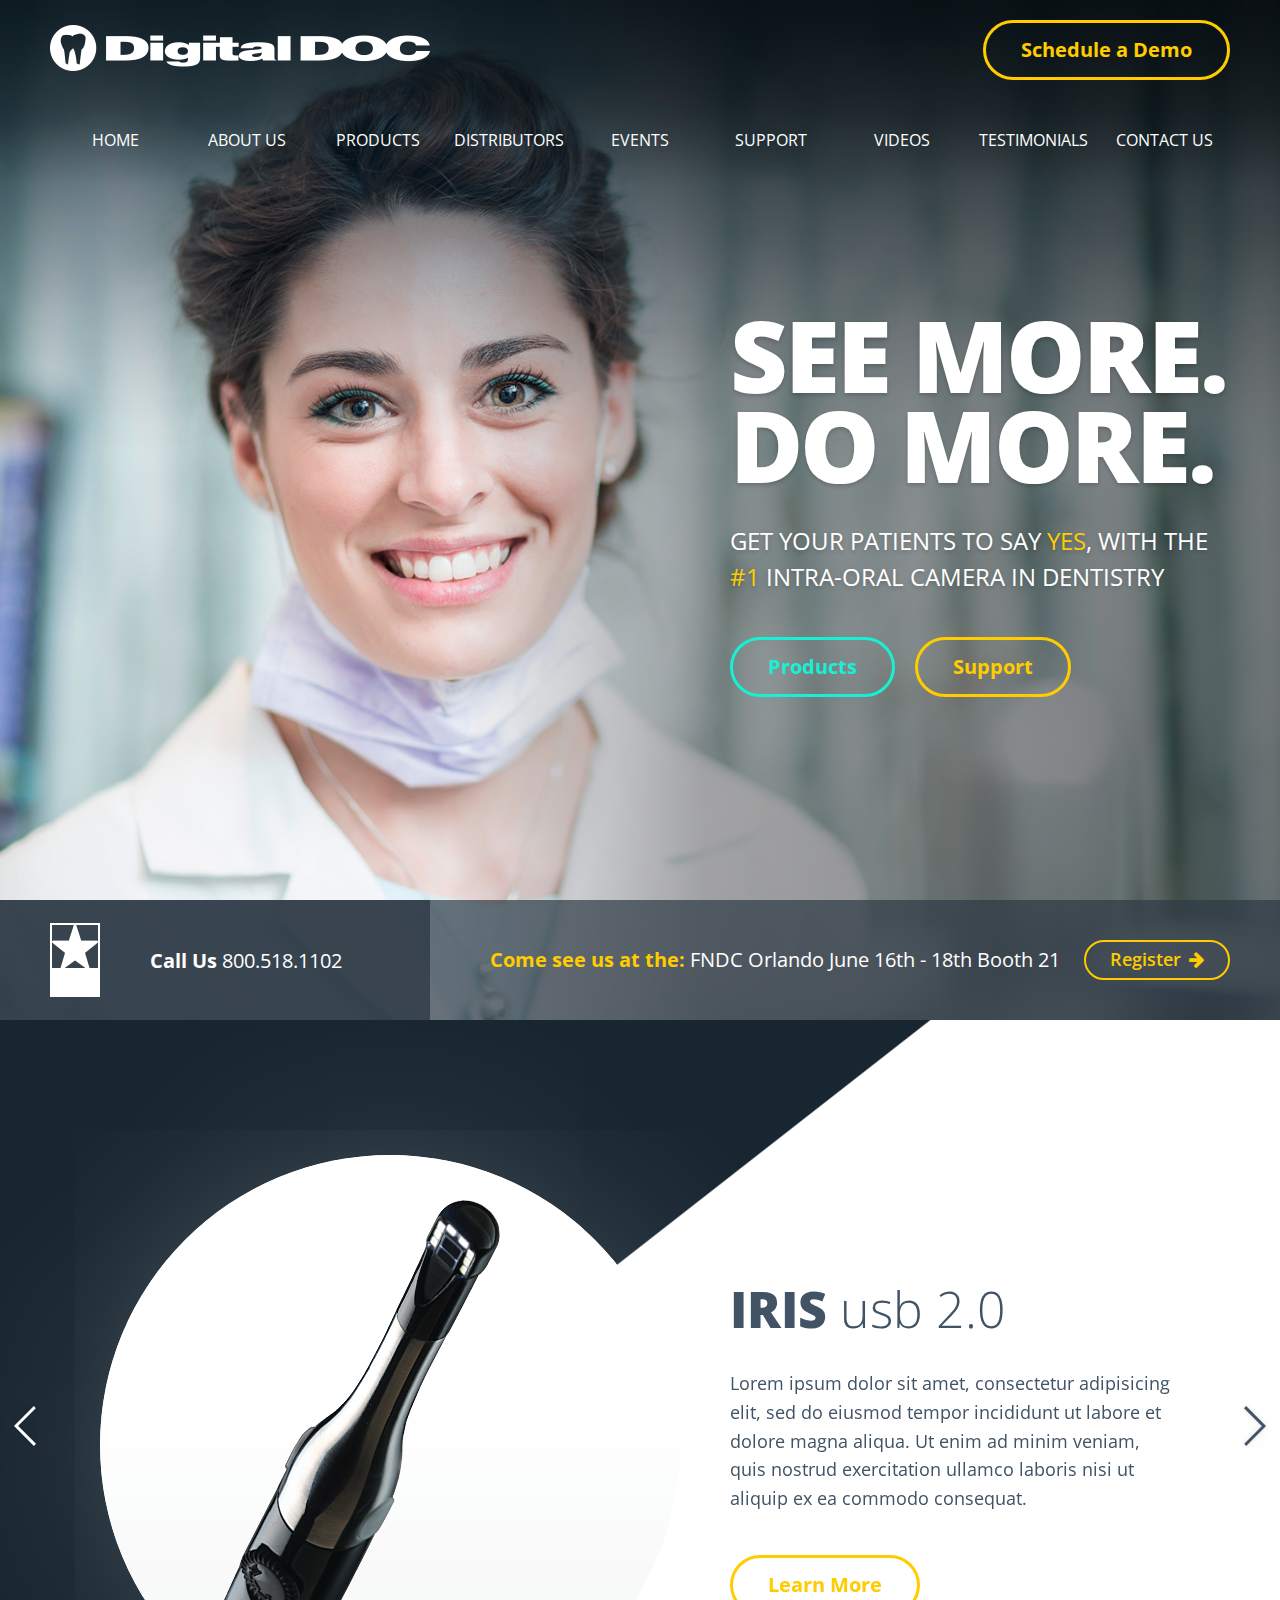
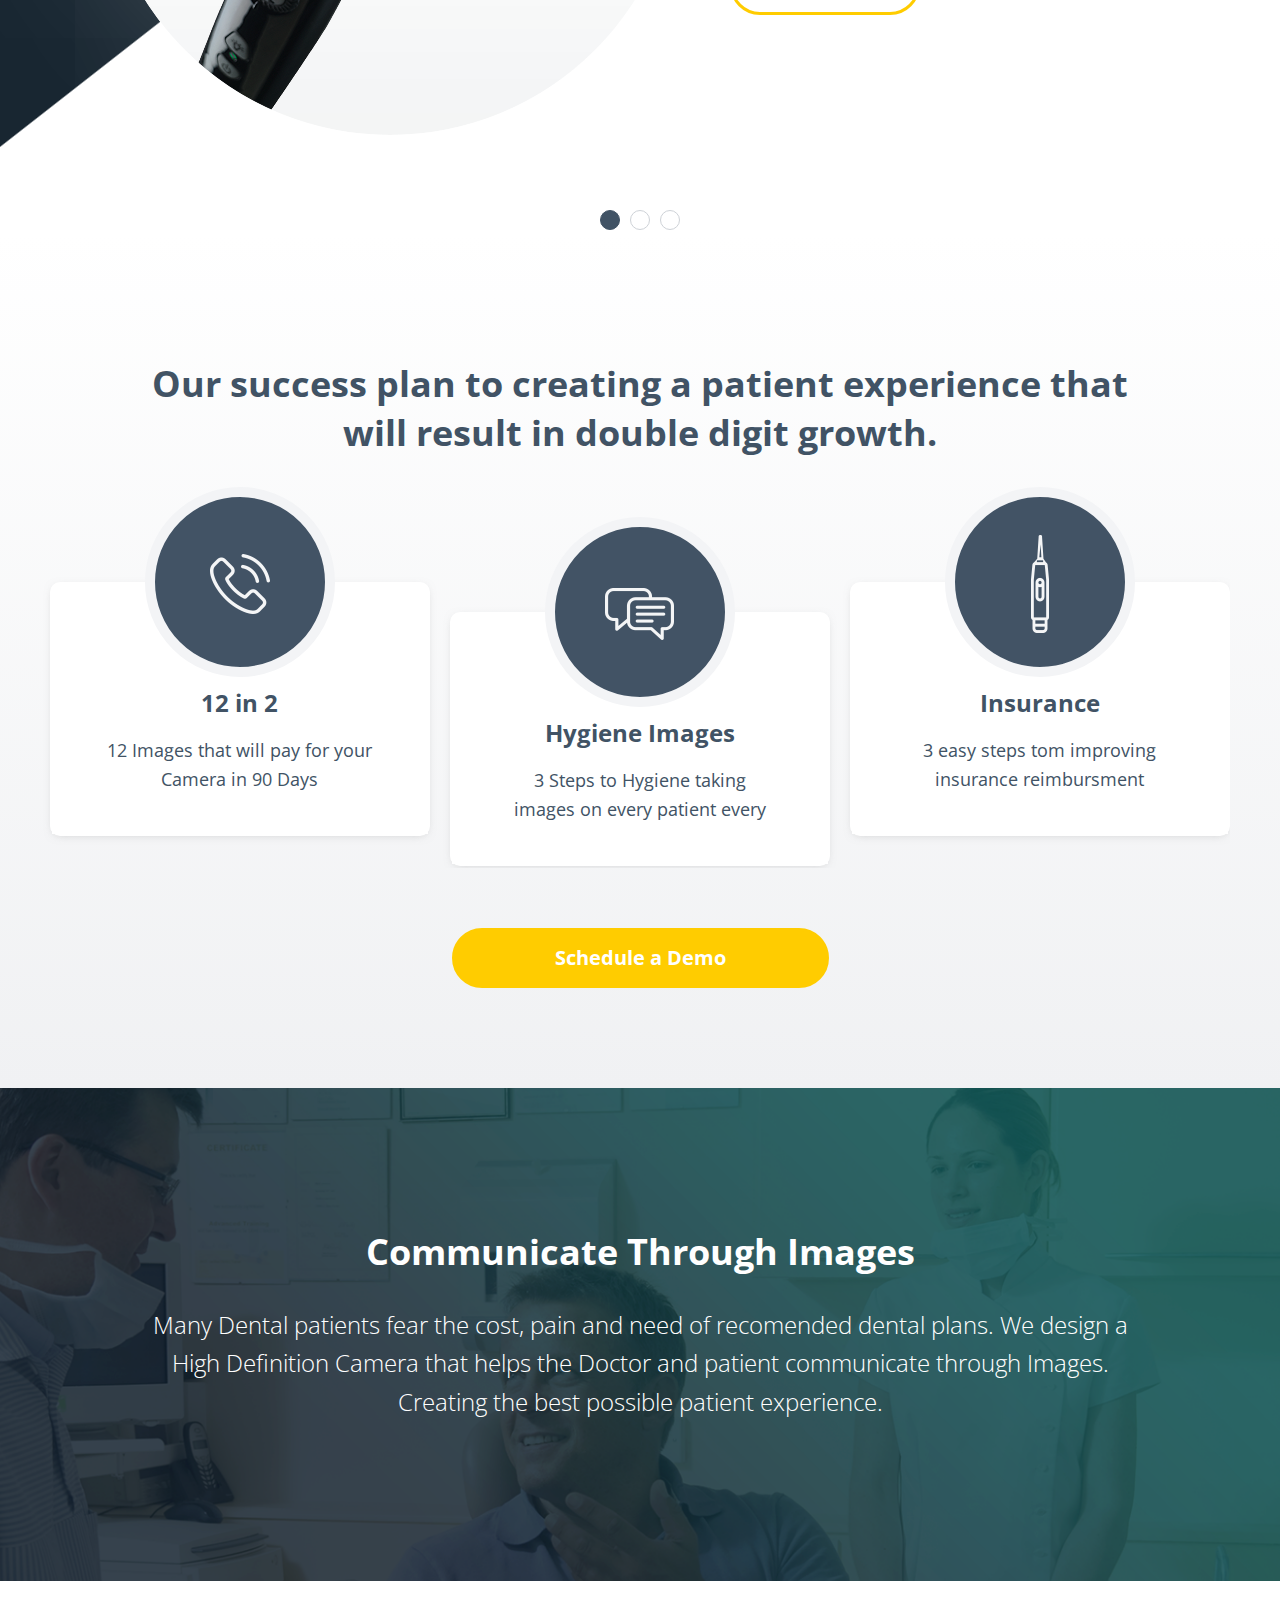
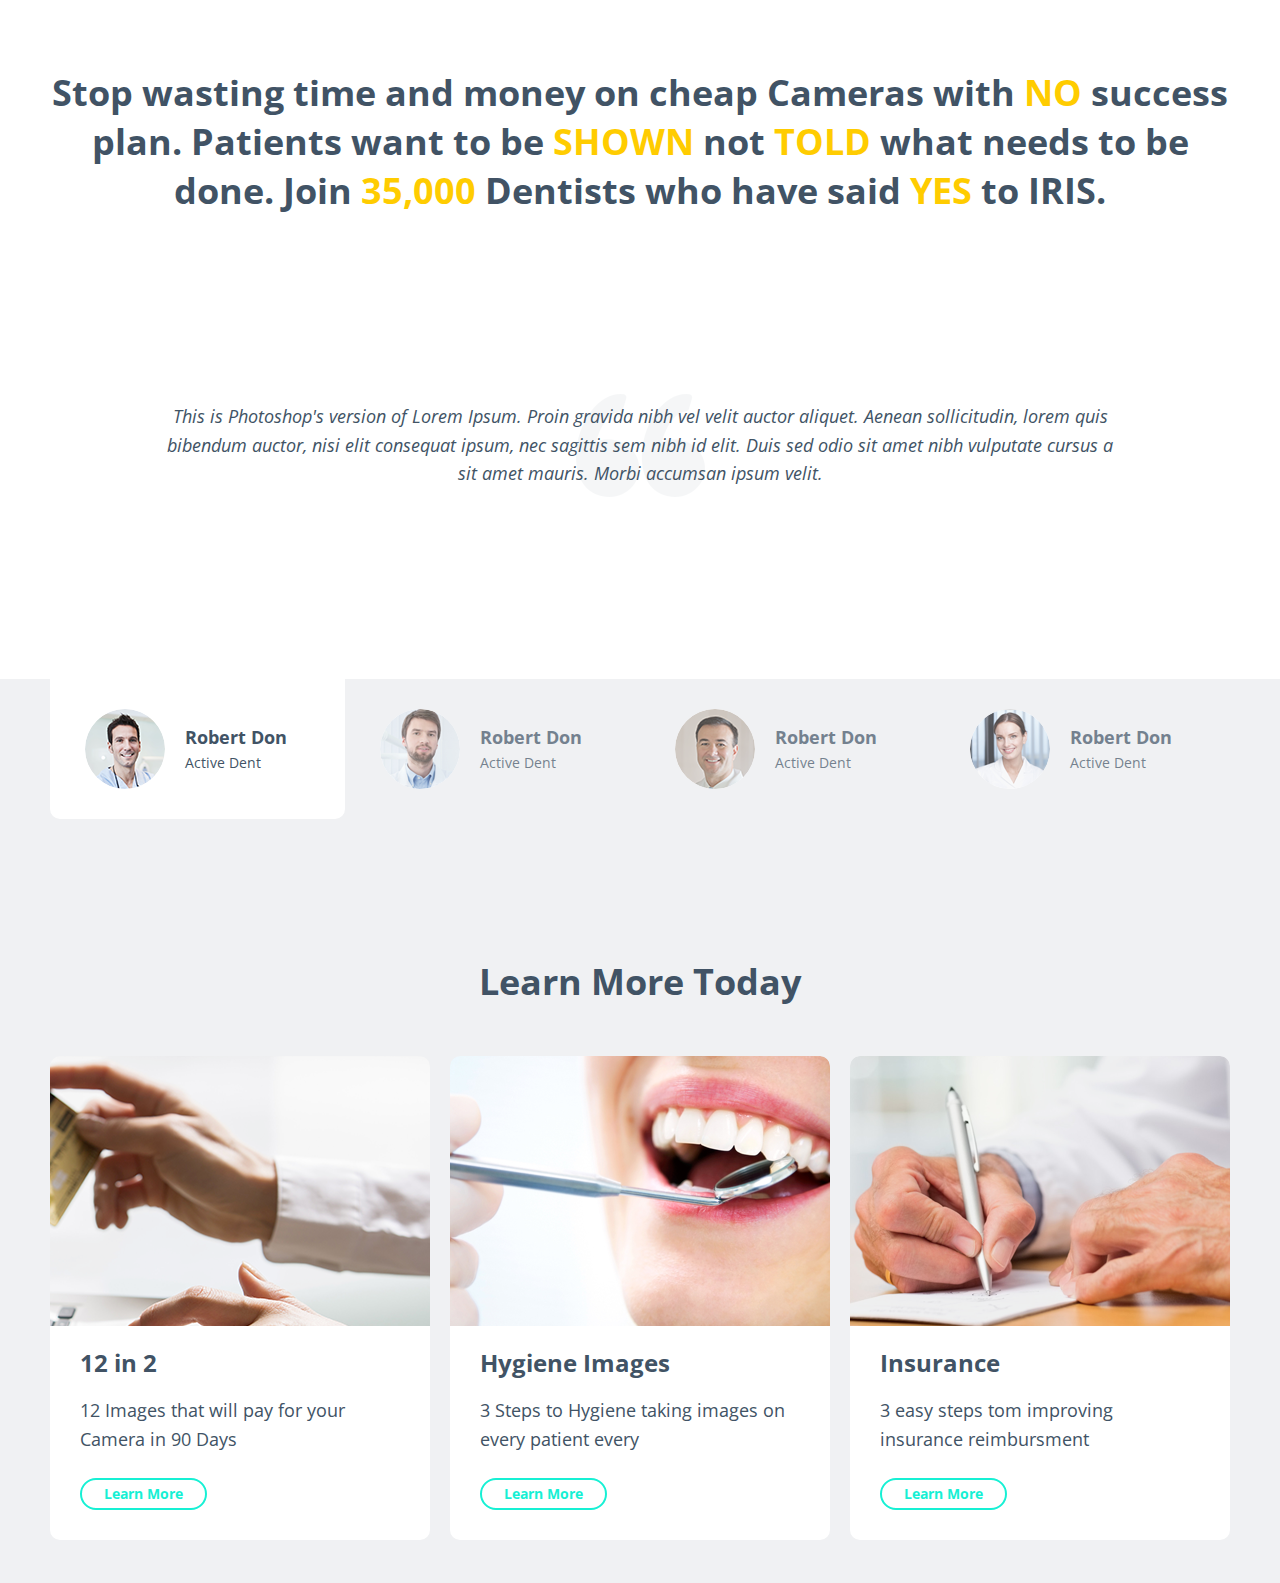
==== commit f18bbef8: "Suddya" ====
--- a/index.html
+++ b/index.html
@@ -94,7 +94,7 @@
                                 </ul>
                             </li>
                             <li><a href="about-us.html">About us</a></li>
-                            <li><a href="">Products</a></li>
+                            <li><a href="products-list.html">Products</a></li>
                             <li><a href="#">Distributors</a></li>
                             <li><a href="#">Events</a></li>
                             <li><a href="#">Support</a></li>
--- a/css/styles.css
+++ b/css/styles.css
@@ -803,6 +803,7 @@
         .hero-banner-bottom-came-see-box-text {
             display: table-cell;
             padding-right: 20px;
+            vertical-align: middle;
         }
         .hero-banner-bottom-came-see-box-btn {
             width: 150px;
@@ -1146,13 +1147,14 @@
         -moz-border-radius: 50%;
         border-radius: 50%;
         text-align: center;
-        line-height: 80px;
+        line-height: 76px;
         background-color: #ffffff;
     }
         .person-ava-box img {
             max-width: 100%;
             max-height: 100%;
             line-height: normal;
+            vertical-align: middle;
         }
     .person-name {
         font-size: 18px;
@@ -1233,8 +1235,245 @@
                 -moz-border-radius: 5px;
                 border-radius: 5px;
             }
-
-
+/*--------*/
+
+/*-------------------------------------PRODUCT-PAGE---------------------------------*/
+.full-with-content-box {
+    display: block;
+    width: 100%;
+    padding: 34px 40px 35px;
+    background-color: #ffffff;
+    -webkit-border-radius: 5px;
+    -moz-border-radius: 5px;
+    border-radius: 5px;
+}
+    .full-with-content-box .breadcrumbs {
+        margin-top: 0;
+        margin-bottom: 35px;
+    }
+    .manual-list {
+        float: left;
+        width: 335px;
+        margin-right: 40px;
+    }
+        .manual-list > li {
+            margin-bottom: 10px;
+        }
+        .manual-list > li:last-child {
+            margin-bottom: 0;
+        }
+        .manual-list a {
+            display: block;
+            text-decoration: none;
+        }
+        .doc-hov {
+            display: none;
+            -webkit-transition: 0.2s;
+            -moz-transition: 0.2s;
+            -o-transition: 0.2s;
+            transition: 0.2s;
+        }
+        .manual-box {
+            display: table;
+            width: 100%;
+            height: 75px;
+            padding: 16px 20px 13px;
+            border: 2px solid #ecedef;
+            -webkit-border-radius: 5px;
+            -moz-border-radius: 5px;
+            border-radius: 5px;
+            -webkit-transition: 0.2s;
+            -moz-transition: 0.2s;
+            -o-transition: 0.2s;
+            transition: 0.2s;
+        }
+        .manual-list a:hover .manual-box {
+            border-color: #ffcc00;
+            color: #ffcc00;
+        }
+            .manual-list a:hover .manual-box .doc {
+                display: none;
+            }
+            .manual-list a:hover .manual-box .doc-hov {
+                margin-top: -5px;
+                display: block;
+            }
+        .manual-img-box,
+        .manual-title-box,
+        .manual-size-box {
+            display: table-cell;
+            vertical-align: middle;
+        }
+        .manual-img-box {
+            width: 29px;
+        }
+        .manual-img-box img {
+            max-width: 100%;
+        }
+        .manual-title-box {
+            overflow: hidden;
+            max-width: 180px;
+            padding-left: 20px;
+            padding-right: 20px;
+        }
+            .manual-title {
+                font-size: 16px;
+                font-weight: 600;
+                position: relative;
+                top: -1px;
+            }
+        .manual-size-box {
+            width: 70px;
+            text-align: right;
+        }
+            .manual-size-box span {
+                font-size: 14px;
+                font-weight: 400;
+                position: relative;
+                top: -2px;
+            }
+
+.section-product-description .content {
+    overflow: hidden;
+    padding: 0;
+}
+    .section-product-description .content h1,
+    .section-product-description .content h2,
+    .section-product-description .content h3,
+    .section-product-description .content h4,
+    .section-product-description .content h5,
+    .section-product-description .content h6 {
+        margin-bottom: 10px;
+    }
+.one-product-slider {
+    background-color: #000000;
+}
+    .move-up {
+        margin-top: -100px;
+    }
+    .one-product-wrap {
+        display: table;
+        width: 100%;
+    }
+        .one-product-slider-wrap {
+            display: table-cell;
+            text-align: center;
+            vertical-align: middle;
+        }
+        .one-product-about-wrap {
+            display: table-cell;
+            width: 420px;
+            vertical-align: middle;
+            padding: 20px 10px;
+        }
+            .one-product-title {
+                display: block;
+                margin-bottom: 4px;
+                font-size: 36px;
+                font-weight: 700;
+                text-transform: uppercase;
+                color: #ffffff;
+            }
+            .one-product-model {
+                display: block;
+                margin-bottom: 16px;
+                font-size: 14px;
+                color: #757575;
+            }
+            .one-product-price {
+                display: block;
+                font-size: 26px;
+                font-weight: 700;
+                color: #ffcc00;
+            }
+            .one-product-about-price {
+                display: block;
+                font-size: 14px;
+                font-weight: 400;
+                color: #757575;
+            }
+.one-product-carousel-wrap {
+    padding-bottom: 120px;
+}
+    #carousel-one-product {
+        height: 84px;
+        margin: 0 auto;
+    }
+        #carousel-one-product .flex-viewport {
+            position: absolute !important;
+            left: 50%;
+            transform: translateX(-50%);
+            max-width: 100%;
+        }
+#slider-one-product.flexslider,
+#carousel-one-product.flexslider {
+    background-color: transparent;
+}
+#slider-one-product {
+    width: 90%;
+    margin: 0 auto;
+}
+    #slider-one-product .slides img {
+        max-height: 450px;
+    }
+    #slider-one-product .flex-control-nav {
+        display: none;
+    }
+        #slider-one-product .flex-control-paging li a {
+            border: 1px solid #ffcc00;
+        }
+        #slider-one-product a.flex-active {
+            background-color: #ffcc00;
+        }
+.one-product-slider-wrap img {
+    max-width: 700px;
+}
+#carousel-one-product .slides {
+    transform: translate3d(0, 0, 0) !important;
+}
+#carousel-one-product .slides li {
+    position: relative;
+    text-align: center;
+    border: 2px solid rgba(26, 21, 16, 0.78);
+    -webkit-border-radius: 5px;
+    -moz-border-radius: 5px;
+    border-radius: 5px;
+    width: 114px !important;
+    height: 84px !important;
+    cursor: pointer;
+}
+#carousel-one-product .slides li:before {
+    position: absolute;
+    content: '';
+    width: 100%;
+    height: 100%;
+    left: 0;
+    top: 0;
+    right: 0;
+    opacity: 0;
+    background-color: rgba(255, 204, 0, 0.49);
+    -webkit-border-radius: 3px;
+    -moz-border-radius: 3px;
+    border-radius: 3px;
+    z-index: 121;
+}
+#carousel-one-product .slides li:hover:before {
+    opacity: 1;
+}
+#carousel-one-product .slides li:hover {
+    border-color: rgba(255, 204, 0, 0.49);
+}
+#carousel-one-product .slides li.flex-active-slide {
+    border: 2px solid #ffcc00;
+}
+    #carousel-one-product .carousel-img-wrap:before {
+        opacity: 0;
+    }
+
+#carousel-one-product img{
+    max-height: 76px;
+    width: auto;
+}
 
 /*-------------------------------------CONTACT-US-----------------------------------*/
 .contact-box {
@@ -1529,8 +1768,12 @@
         }
         a.print-act{ background-position: -5px -85px; }
         a.mail-act{ background-position: -45px -85px; }
-        a.print-act:hover{  background-position: -5px -45px; }
+        a.print-act:hover{ background-position: -5px -45px; }
         a.mail-act:hover{ background-position: -45px -45px; }
+        .content .print-act:hover,
+        .content .mail-act:hover {
+            text-decoration: none;
+        }
         a.print-act:hover:before,
         a.mail-act:hover:before {
             position: absolute;
@@ -1554,18 +1797,30 @@
         }
 /*-------------------------------------TESTIMONIALS-----------------------------*/
 .testimonials-slider {
-    padding: 20px 40px 40px;
+    padding: 30px 40px 40px;
 }
 
     #slider {
-        max-width: 540px;
-    margin: 50px auto 20px;
-    }
-    #slider a {
+        max-width: 70%;
+        margin: 22px auto 30px;
+        -webkit-box-shadow: 0 2px 8px 1px rgba(148, 148, 148, 0.5);
+        -moz-box-shadow: 0 2px 8px 1px rgba(148, 148, 148, 0.5);
+        -o-box-shadow: 0 2px 8px 1px rgba(148, 148, 148, 0.5);
+        box-shadow: 0 2px 8px 1px rgba(148, 148, 148, 0.5);
+    }
+    #slider img {
+        display: block;
+        width: 100%;
+    }
+    #slider a.lupa {
         position: relative;
         display: block;
-    }
-    #slider a:hover:before {
+        -webkit-transition: 0.2s;
+        -moz-transition: 0.2s;
+        -o-transition: 0.2s;
+        transition: 0.2s;
+    }
+    #slider a.lupa:before {
         content: '\f00e';
         position: absolute;
         width: 80px;
@@ -1579,28 +1834,187 @@
         text-align: center;
         color: #ffffff;
         background-color: rgba(65, 83, 101, 0.7);
+        opacity: 0;
+        -webkit-transition: 0.2s;
+        -moz-transition: 0.2s;
+        -o-transition: 0.2s;
+        transition: 0.2s;
+    }
+    #slider a.lupa:hover:before {
+        opacity: 1;
+    }
+    #slider .flex-direction-nav,
+    #slider-video .flex-direction-nav {
+        display: none;
+    }
+
+    #slider.flexslider {
+        border: none;
     }
     #carousel {
-        max-width: 610px;
-        margin: 0 auto;
-    }
-        #carousel .flex-active-slide {
+        max-width: 79%;
+        margin: 0 auto 80px;
+    }
+        #carousel img {
+            border: 2px solid rgba(255, 204, 0, 0);
+        }
+        #carousel .flex-active-slide  img {
             border: 2px solid #ffcc00;
         }
-
-        #carousel .flex-control-nav {
+        #slider .flex-control-nav,
+        #slider-video .flex-control-nav {
+            display: none;
+        }
+        .flexslider .flex-control-nav {
             bottom: -60px;
         }
-            #carousel .flex-control-paging li a {
+            .flexslider .flex-control-paging li a{
                 width: 20px;
                 height: 20px;
                 display: block;
                 background-color: transparent;
             }
-            #carousel .flex-control-paging li a.flex-active,
-            #carousel .flex-control-paging li a:hover {
+            .flexslider .flex-control-paging li a.flex-active,
+            .flexslider .flex-control-paging li a:hover{
                 background-color: #415365;
             }
+            #carousel .slides img {
+                -webkit-box-shadow: 0 2px 8px 1px rgba(148, 148, 148, 0.5);
+                -moz-box-shadow: 0 2px 8px 1px rgba(148, 148, 148, 0.5);
+                -o-box-shadow: 0 2px 8px 1px rgba(148, 148, 148, 0.5);
+                box-shadow: 0 2px 8px 1px rgba(148, 148, 148, 0.5);
+            }
+            #carousel .slides > li {
+               padding: 5px;
+            }
+                    .carousel-img-wrap {
+                       position: relative;
+                        display: block;
+                        cursor: pointer;
+                    }
+                    .carousel-img-wrap:before {
+                        position: absolute;
+                        content: '';
+                        width: 100%;
+                        height: 100%;
+                        background-color: rgba(65, 83, 101, 0.6);
+                        z-index: 100;
+                    }
+                        .carousel-img-wrap img {
+                            margin-bottom: -5px;
+                        }
+                    .flex-active-slide .carousel-img-wrap:before {
+                        opacity: 0;
+                    }
+    .flex-direction-nav a:before {
+        content: '';
+        width: 28px;
+        height: 44px;
+        left: 10px;
+        background-image: url(../img/content/arrow_prev_b.png);
+        background-size: contain;
+    }
+    .flex-direction-nav .flex-prev,
+    .flexslider:hover .flex-direction-nav .flex-prev {
+        left: -65px;
+        opacity: 1;
+    }
+    .flex-direction-nav .flex-next,
+    .flexslider:hover .flex-direction-nav .flex-next {
+        right: -65px;
+        opacity: 1;
+    }
+
+    .flex-direction-nav a {
+        height: 44px;
+        opacity: 1;
+    }
+    .flex-direction-nav a.flex-next:before {
+        content: '';
+        -moz-transform: rotate(180deg);
+        -ms-transform: rotate(180deg);
+        -webkit-transform: rotate(180deg);
+        -o-transform: rotate(180deg);
+        transform: rotate(180deg);
+    }
+
+/*----------------------------------VIDEOS-------------------------------------*/
+.flexslider {
+    border: none;
+}
+#slider-video {
+    max-width: 90%;
+    margin: 0 auto 32px;
+
+}
+    .slider-video-wrap {
+         position: relative;
+         padding-bottom: 70%;
+         height: 0;
+    }
+        .slider-video-wrap iframe {
+            position: absolute;
+            top: 0;
+            left: 0;
+            width: 100%;
+            height: 100%;
+            -webkit-border-radius: 5px;
+            -moz-border-radius: 5px;
+            border-radius: 5px;
+        }
+        .slider-video-wrap img {
+            -webkit-border-radius: 5px;
+            -moz-border-radius: 5px;
+            border-radius: 5px;
+        }
+   #carousel-video {
+       max-width: 80%;
+       margin: 0 auto 80px;
+   }
+        #carousel-video .carousel-img-wrap:before,
+        #carousel-video .carousel-img-wrap {
+            overflow: hidden;
+            -webkit-border-radius: 5px;
+            -moz-border-radius: 5px;
+            border-radius: 5px;
+        }
+       .video-title {
+           margin-top: 10px;
+           font-size: 14px;
+           font-weight: 600;
+       }
+
+.youtube-wrap {
+    display: block;
+    position: relative;
+    -webkit-transition: 0.2s;
+    -moz-transition: 0.2s;
+    -o-transition: 0.2s;
+    transition: 0.2s;
+    cursor: pointer;
+    text-align: center;
+}
+.youtube-wrap:before {
+    position: absolute;
+    content: '\f04b';
+    width: 68px;
+    height: 48px;
+    top: 50%;
+    left: 50%;
+    margin-top: -24px;
+    margin-left: -34px;
+    font: 21px FontAwesome;
+    line-height: 48px;
+    text-align: center;
+    -webkit-border-radius: 10px;
+    -moz-border-radius: 10px;
+    border-radius: 10px;
+    color: #ffffff;
+    background-color: rgba(0, 0, 0, 0.7);
+}
+.youtube-wrap:hover:before {
+    background-color: #cc181f;
+}
 /*----------------------------------SEARCH--------------------------------------*/
 .search-box {
     margin-bottom: 5px;
@@ -1639,7 +2053,7 @@
             position: absolute;
             left: 12px;
             top: 50%;
-            margin-top: -9px;
+            margin-top: -8px;
             font: 16px FontAwesome;
             color: #8e959b;
         }
@@ -1746,7 +2160,7 @@
     top: 50%;
     left: 50%;
     margin-left: -8px;
-    margin-top: -12px;
+    margin-top: -13px;
     font: 25px FontAwesome;
     color: #8B9499;
     -webkit-transition: 0.2s;
@@ -2054,6 +2468,22 @@
         text-decoration: underline;
     }
 
+/*------------------------------------ERROR-404-------------------------------------*/
+.wrap-404 {
+    text-align: center;
+    padding: 60px 0 70px;
+    color: #425365;
+    font-size: 66px;
+    letter-spacing: 0;
+}
+    .wrap-404 .error-404{
+        display: block;
+        margin-bottom: -20px;
+        font-weight: 700;
+        font-size: 180px;
+        line-height: 1;
+    }
+
 /*----------------------------------------------------------------------------------*/
 /*-------------------------------------FOOTER---------------------------------------*/
 /*----------------------------------------------------------------------------------*/
@@ -2142,3 +2572,17 @@
             .footer-social i.fa {
                 font-size: 20px;
             }
+
+/*----------------------------------------------------------------------------------*/
+/*--------------------------------------OTHER---------------------------------------*/
+/*----------------------------------------------------------------------------------*/
+#fancybox-outer {
+    -webkit-border-radius: 5px;
+    -moz-border-radius: 5px;
+    border-radius: 5px;
+}
+#fancybox-content {
+    -webkit-border-radius: 5px;
+    -moz-border-radius: 5px;
+    border-radius: 5px;
+}--- a/css/media.css
+++ b/css/media.css
@@ -1,4 +1,4 @@
-@media all and (min-width: 1800px) {
+@media all and (min-width: 1220px) and (min-width: 1220px) {
 
 }
 
@@ -84,6 +84,11 @@
         display: block;
         padding-top: 15px;
     }
+
+    .manual-list {
+        width: 280px;
+    }
+
 }
 
 @media all and (max-width: 1024px) {
@@ -101,6 +106,9 @@
     }
     .support-issue-page .search-content-box .input-style {
         min-width: auto;
+    }
+    .one-product-about-wrap {
+        width: 320px;
     }
 }
 
@@ -193,6 +201,7 @@
         font-size: 40px;
         margin-bottom: 18px;
     }
+
 }
 
 @media all and (max-width: 900px) {
@@ -297,6 +306,33 @@
         .category-box-list {
             max-width: 380px;
         }
+    #carousel {
+        max-width: 60%;
+    }
+    .full-with-content-box {
+        display: table;
+    }
+    .manual-list-wrap {
+        display: table-footer-group;
+    }
+    .manual-list {
+        width: 480px;
+        margin: 40px auto 0;
+        float: none;
+    }
+    .one-product-about-wrap {
+        display: table-header-group;
+        width: 100%;
+    }
+        .one-product-about-box {
+            padding-top: 20px;
+            margin-bottom: 20px;
+            text-align: center;
+        }
+    #slider-one-product {
+        width: 100%;
+    }
+
 }
 
 @media all and (max-width: 768px) {
@@ -437,7 +473,11 @@
 @media all and (max-width: 680px) {
 
 }
-
+@media all and (min-width: 641px) and (max-width: 860px) {
+    #slider-one-product {
+        margin-bottom: 20px;
+    }
+}
 @media all and (max-width: 640px) {
 .home-header .header-top-box {
     padding-top: 25px;
@@ -523,6 +563,15 @@
     .event-info-box {
         text-align: center;
     }
+    #carousel-one-product {
+        display: none;
+    }
+    #slider-one-product .flex-control-nav {
+        display: block;
+    }
+    #slider-one-product {
+        margin-bottom: 60px;
+    }
 }
 
 @media all and (max-width: 600px) {
@@ -538,6 +587,9 @@
     .owl-stage-outer {
         margin-left: -20px;
         padding-left: 20px;
+    }
+    .manual-list {
+        width: 100%;
     }
 }
 
@@ -595,6 +647,7 @@
     .em-pagination a {
         margin-bottom: 15px;
     }
+
 }
 
 @media all and (max-width: 480px) {
@@ -645,6 +698,49 @@
     .content-list-page {
         padding-right: 20px;
         padding-left: 20px;
+    }
+    .testimonials-slider {
+        padding-right: 20px;
+        padding-left: 20px;
+    }
+    #slider { max-width: 80%; }
+    #slider-video { max-width: 100%; }
+        .flex-direction-nav .flex-prev,
+        .flexslider:hover .flex-direction-nav .flex-prev {
+            left: -40px;
+        }
+        .flex-direction-nav .flex-next,
+        .flexslider:hover .flex-direction-nav .flex-next {
+            right: -40px;
+        }
+    #slider .flex-direction-nav,
+    #slider-video .flex-direction-nav {
+        display: block;
+    }
+    #carousel, #carousel-video { display: none; }
+    #slider .flex-control-nav,
+    #slider-video .flex-control-nav {
+        display: block;
+    }
+    .flexslider .flex-control-nav {
+        bottom: -45px;
+    }
+    .full-with-content-box {
+        padding-left: 20px;
+        padding-right: 20px;
+    }
+    .one-product-title {
+        font-size: 32px;
+    }
+
+
+    .wrap-404 {
+        padding: 30px 0 40px;
+        font-size: 50px;
+    }
+    .wrap-404 .error-404{
+        font-size: 140px;
+        margin-bottom: -25px;
     }
 }
 
@@ -664,6 +760,23 @@
     .home-header .header-top-box {
         padding-top: 30px;
     }
+    .full-with-content-box,
+    .manual-box,
+    .manual-title-box {
+        padding-left: 15px;
+        padding-right: 15px;
+    }
+    .manual-title-box {
+        max-width: 140px;
+    }
+        .manual-title,
+        .manual-size-box span{
+            font-size: 15px;
+        }
+        .manual-size-box {
+            width: 40px;
+            text-align: center;
+        }
 }
 
 @media all and (max-width: 380px) {
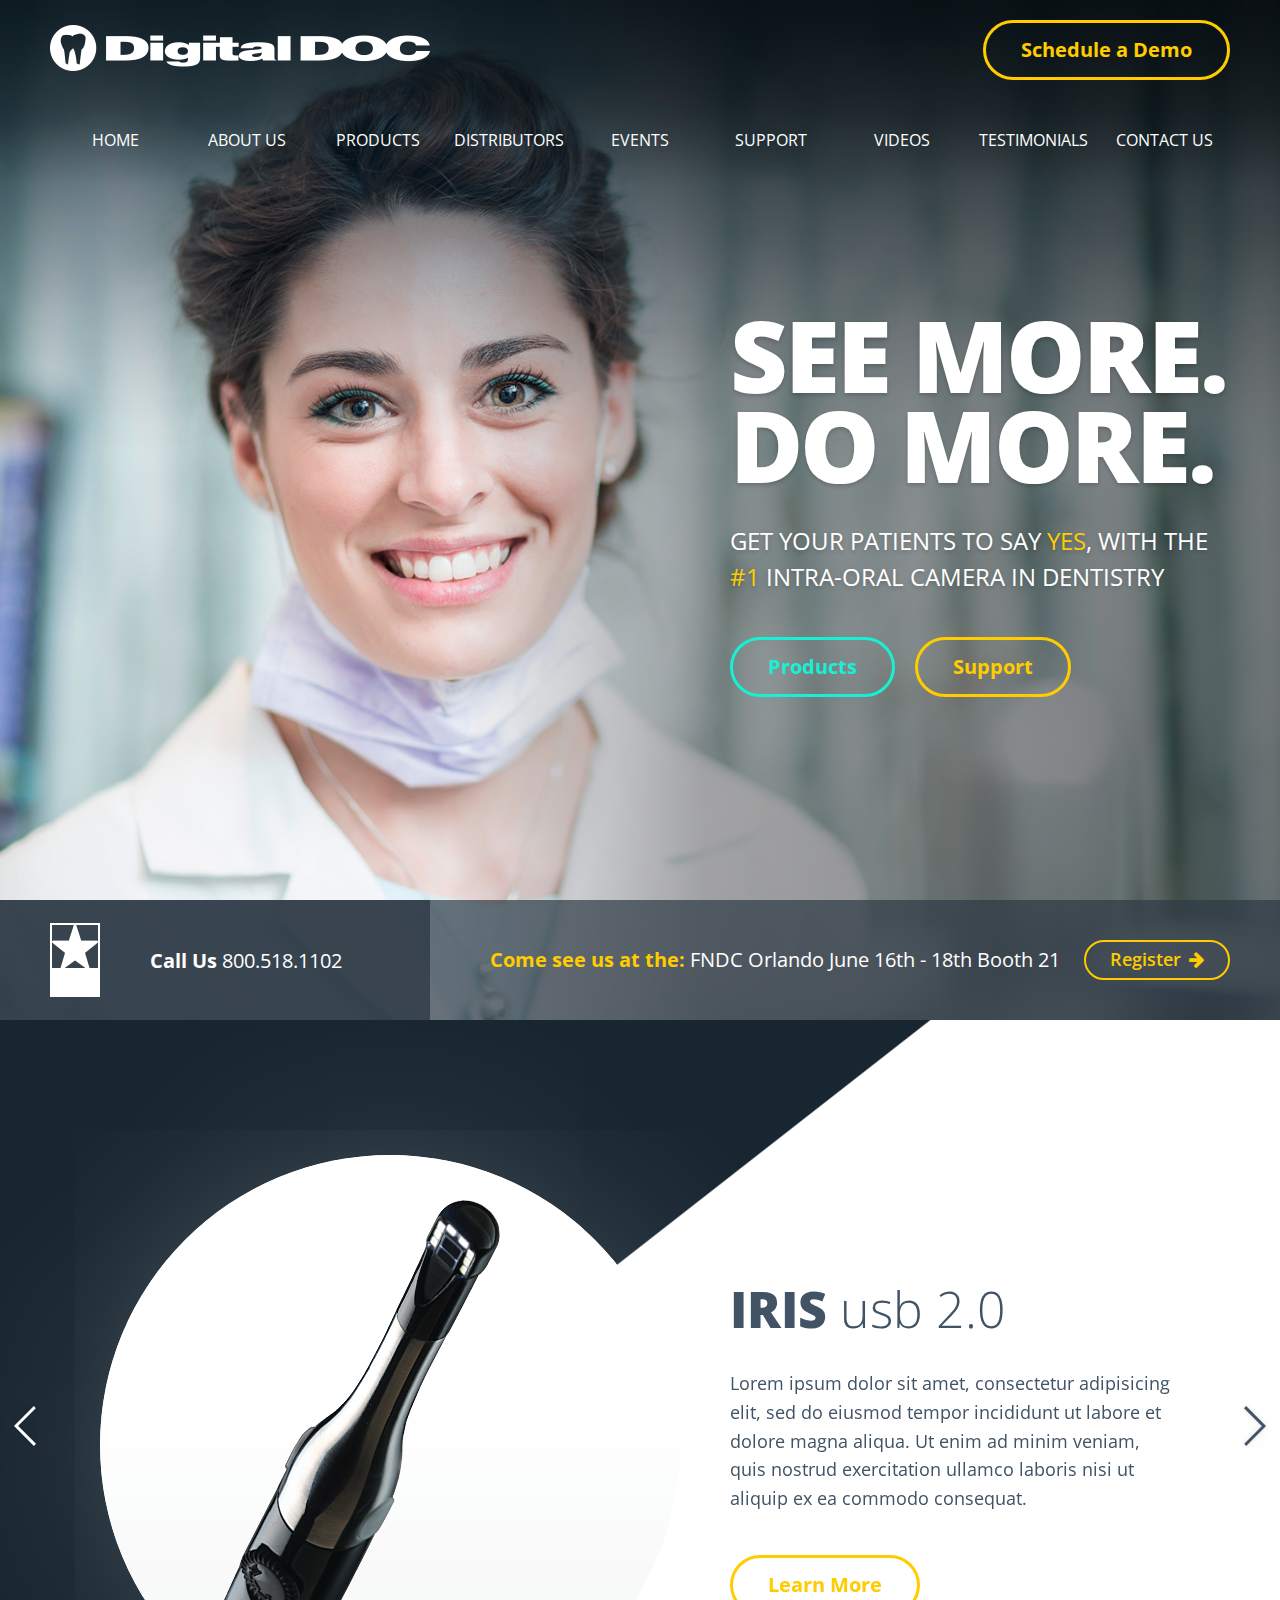
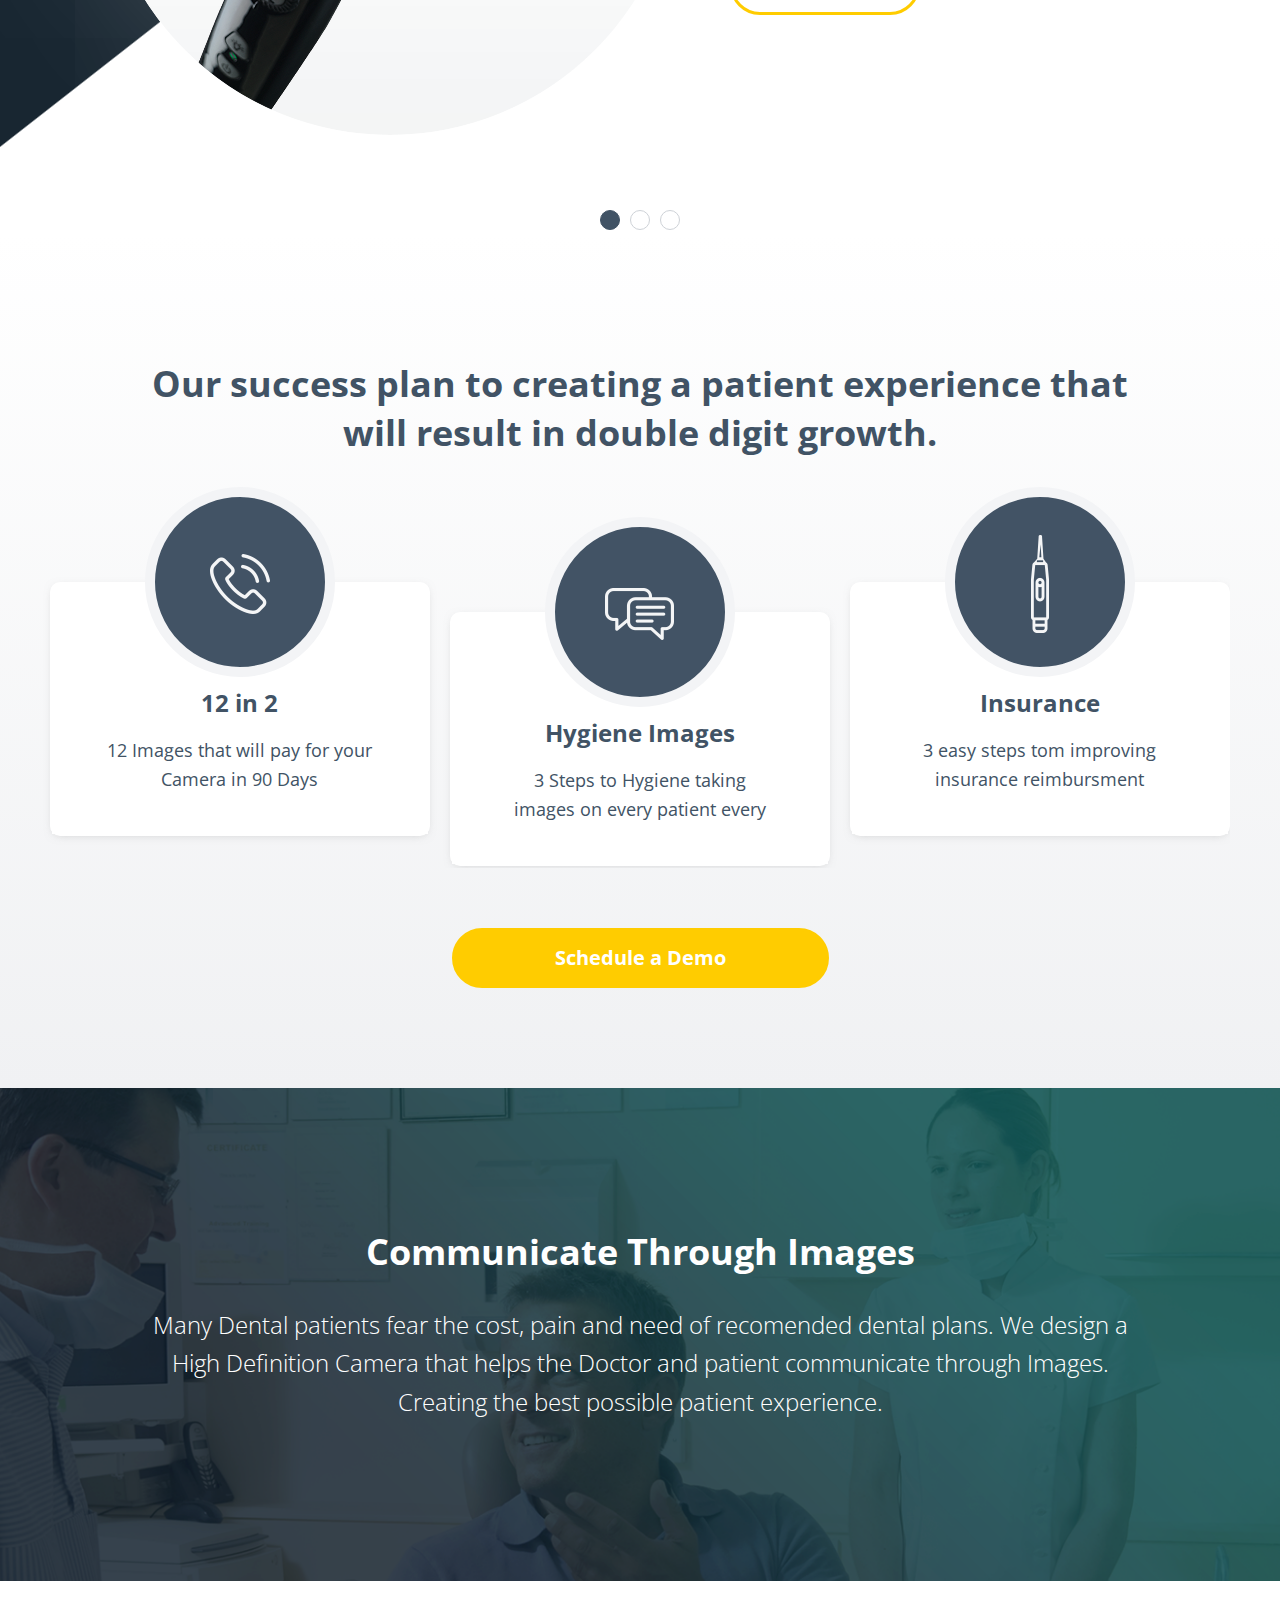
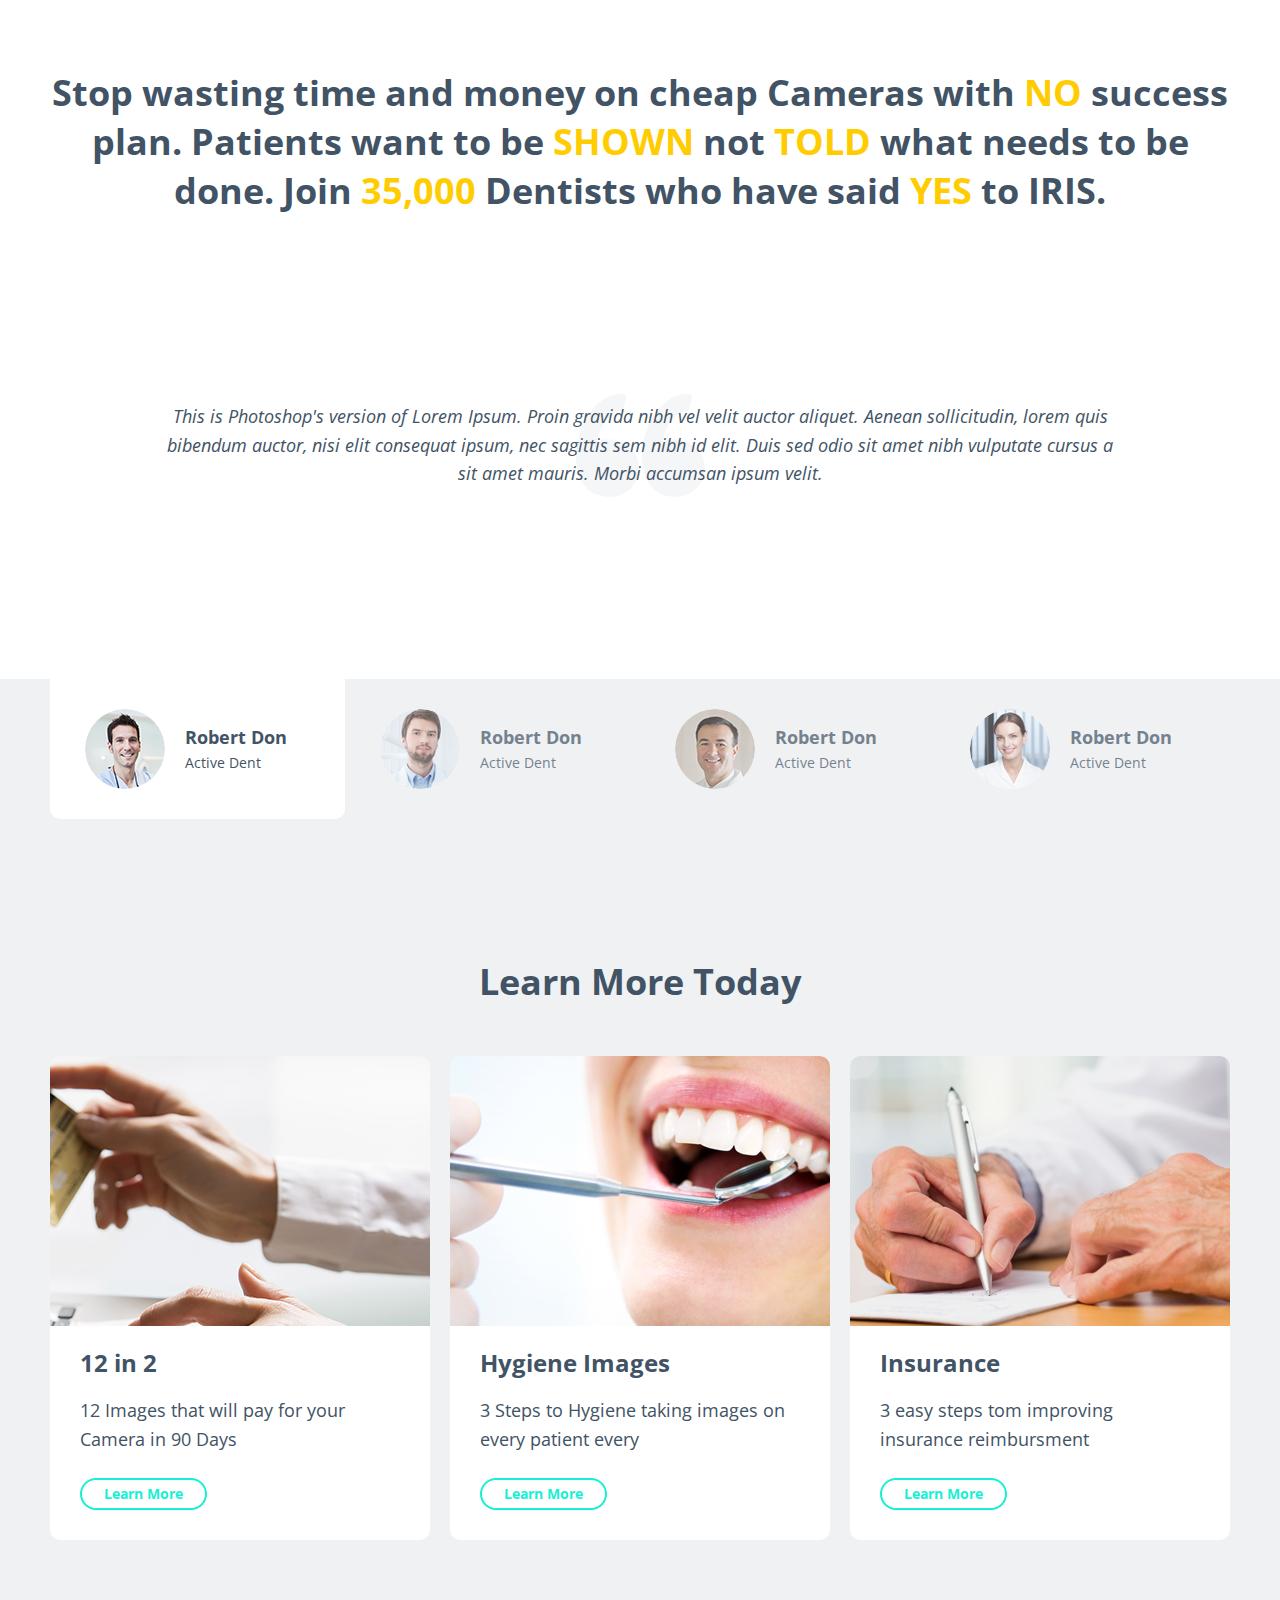
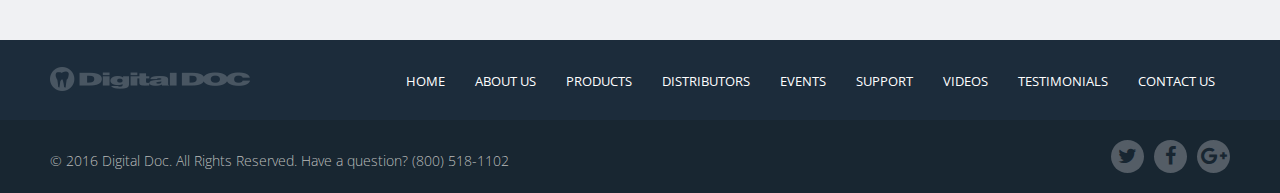
==== commit a05ef1b5: "Suddya" ====
--- a/index.html
+++ b/index.html
@@ -95,7 +95,7 @@
                             </li>
                             <li><a href="about-us.html">About us</a></li>
                             <li><a href="products-list.html">Products</a></li>
-                            <li><a href="#">Distributors</a></li>
+                            <li><a href="distributors.html">Distributors</a></li>
                             <li><a href="#">Events</a></li>
                             <li><a href="#">Support</a></li>
                             <li><a href="#">Videos</a></li>
@@ -238,6 +238,7 @@
                 <a href="#" class="btn yellow-invers wide">Schedule a Demo</a>
             </div>
         </section>
+
         <section class="section section-communicate-trough white" style="background-image: url(img/content/communicate_bg.png)">
             <div class="container">
                 <h2 class="title">Communicate Through Images</h2>
--- a/css/styles.css
+++ b/css/styles.css
@@ -95,7 +95,6 @@
     display: block;
     width: 100%;
     margin: 0;
-    padding: 13px 16px 10px;
     border: 1px solid #ffffff;
     box-shadow: none;
     -webkit-border-radius: 5px;
@@ -110,6 +109,11 @@
     -o-transition: 0.25s;
     transition: 0.25s;
 }
+input.input-style {
+    height: 42px;
+    padding: 0 16px;
+    line-height: 42px;
+}
 .input-style:hover,
 .input-style:active,
 .input-style:focus{
@@ -147,6 +151,109 @@
 input:focus::-moz-placeholder { opacity: 0; }
 input:focus:-ms-input-placeholder { opacity: 0; }
 input:focus:-moz-placeholder { opacity: 0; }
+
+
+.check-style input[type=checkbox],
+.radio-style input[type=radio] {
+    display: none;
+}
+.check-style span,
+.radio-style span {
+    position: relative;
+    display: inline-block;
+    padding-left: 35px;
+    line-height: 1.3;
+    color: #192531;
+}
+.check-style span:before {
+    content: '';
+    position: absolute;
+    top: 50%;
+    margin-top: -11px;
+    left: 0;
+    display: inline-block;
+    width: 18px;
+    height: 18px;
+    border: 2px solid #CCCFD1;
+    -webkit-border-radius: 4px;
+    -moz-border-radius: 4px;
+    border-radius: 4px;
+    cursor: pointer;
+    color: #425365;
+    font: normal normal normal 18px/18px FontAwesome;
+    text-rendering: auto;
+    -webkit-font-smoothing: antialiased;
+    text-align: center;
+    background: #ffffff;
+}
+.check-style input[type=checkbox]:checked + span:before {
+    content: '\f00c';
+    border-color: #425365;
+}
+.radio-style span:before {
+    content: '';
+    position: absolute;
+    top: 50%;
+    margin-top: -11px;
+    left: 0;
+    display: inline-block;
+    width: 18px;
+    height: 18px;
+    border: 2px solid #CCCFD1;
+    -webkit-border-radius: 50%;
+    -moz-border-radius: 50%;
+    border-radius: 50%;
+    cursor: pointer;
+    color: #425365;
+    font: normal normal normal 14px/18px FontAwesome;
+    text-rendering: auto;
+    -webkit-font-smoothing: antialiased;
+    text-align: center;
+    background: #ffffff;
+    letter-spacing: 1;
+}
+.radio-style input[type=radio]:checked + span:before {
+    content: '\f111';
+    border-color: #425365;
+}
+
+.select-wrap select {
+    height: 42px;
+    padding: 1px 16px;
+    line-height: 42px;
+    -webkit-appearance:none;
+    -moz-appearance:none;
+    appearance:none;
+    cursor:pointer;
+    color: #415365;
+}
+
+.select-wrap { position:relative; }
+.select-wrap:after {
+    content: '\f107';
+    position: absolute;
+    width: 42px;
+    height: 40px;
+    right: 1px;
+    top: 1px;
+    font: 24px FontAwesome;
+    color: #425365;
+    z-index: 3;
+    text-align: center;
+    line-height: 40px;
+    background-color: #f5f6f8;
+    pointer-events: none;
+    -webkit-border-radius: 0 5px 5px 0;
+    -moz-border-radius: 0 5px 5px 0;
+    border-radius: 0 5px 5px 0;
+    -webkit-transition: 0.2s;
+    -moz-transition: 0.2s;
+    -o-transition: 0.2s;
+    transition: 0.2s;
+}
+.select-wrap:hover:after {
+    background-color: #ecedef;
+}
 
 img {
     -webkit-user-select: none;
@@ -363,18 +470,35 @@
             position: relative;
             display: table-cell;
             text-align: center;
+            cursor: pointer;
             -webkit-transition: 0.2s;
             -moz-transition: 0.2s;
             -o-transition: 0.2s;
             transition: 0.2s;
         }
-        .main-nav > ul > li:hover {
+        .main-nav > ul > li:hover,
+        .main-nav .current-menu-item,
+        .main-nav .current_page_item,
+        .main-nav .current-menu-parent,
+        .main-nav .current-menu-ancestor,
+        .main-nav .current-page-ancestor,
+        .category .main-nav .menu-item-32,
+        .tag .main-nav .menu-item-32,
+        .single-post .main-nav .menu-item-32,
+        .search .main-nav .menu-item-32 {
             background-color: #374756;
-            cursor: pointer;
-        }
-        .home-header .main-nav > ul > li:hover {
+        }
+        .home-header .main-nav > ul > li:hover,
+        .home-header .main-nav .current-menu-item,
+        .home-header .main-nav .current_page_item,
+        .home-header .main-nav .current-menu-parent,
+        .home-header .main-nav .current-menu-ancestor,
+        .home-header .main-nav .current-page-ancestor,
+        .category .home-header .main-nav .menu-item-32,
+        .tag .home-header .main-nav .menu-item-32,
+        .single-post .home-header .main-nav .menu-item-32,
+        .search .home-header .main-nav .menu-item-32 {
             background-color: transparent;
-            cursor: pointer;
         }
             .main-nav > ul > li > a {
                 display: block;
@@ -390,7 +514,11 @@
             .main-nav .current_page_item > a,
             .main-nav .current-menu-parent > a,
             .main-nav .current-menu-ancestor > a,
-            .main-nav .current-page-ancestor > a {
+            .main-nav .current-page-ancestor > a,
+            .category .main-nav .menu-item-32 > a,
+            .tag .main-nav .menu-item-32 > a,
+            .single-post .main-nav .menu-item-32 > a,
+            .search .main-nav .menu-item-32 > a {
                 color: #ffcc00;
             }
 .main-nav .sub-menu {
@@ -405,19 +533,23 @@
     opacity: 0;
     visibility: hidden;
     text-align: left;
-    -webkit-border-radius: 0 0 10px 10px;
-    -moz-border-radius: 0 0 10px 10px;
-    border-radius: 0 0 10px 10px;
+    -webkit-border-radius: 0 0 5px 5px;
+    -moz-border-radius: 0 0 5px 5px;
+    border-radius: 0 0 5px 5px;
     -webkit-box-shadow: 0 2px 8px -3px rgba(255,255,255,0.25);
     -moz-box-shadow: 0 2px 8px -3px rgba(255,255,255,0.25);
     box-shadow: 0 2px 8px -3px rgba(255,255,255,0.25);
+    -webkit-transition: all .2s ease-in-out;
+    -moz-transition: all .2s ease-in-out;
+    -ms-transition: all .2s ease-in-out;
+    -o-transition: all .2s ease-in-out;
     transition: all .2s ease-in-out;
 }
 .home-header .main-nav .sub-menu {
     background: rgba(45,57,69,0.7);
-    -webkit-border-radius: 10px;
-    -moz-border-radius: 10px;
-    border-radius: 10px;
+    -webkit-border-radius: 5px;
+    -moz-border-radius: 5px;
+    border-radius: 5px;
 }
 .main-nav > ul > li:hover .sub-menu {
     opacity: 1;
@@ -440,7 +572,11 @@
 .main-nav .sub-menu .current_page_item a,
 .main-nav .sub-menu .current-menu-parent a,
 .main-nav .sub-menu .current-menu-ancestor a,
-.main-nav .sub-menu .current-page-ancestor a {
+.main-nav .sub-menu .current-page-ancestor a,
+.category .main-nav .sub-menu .menu-item-32 a,
+.tag .main-nav .sub-menu .menu-item-32 a,
+.single-post .main-nav .sub-menu .menu-item-32 a,
+.search .main-nav .sub-menu .menu-item-32 a {
     background: #374756;
     color: #ffcc00;
 }
@@ -449,7 +585,11 @@
 .home-header .main-nav .sub-menu .current_page_item a,
 .home-header .main-nav .sub-menu .current-menu-parent a,
 .home-header .main-nav .sub-menu .current-menu-ancestor a,
-.home-header .main-nav .sub-menu .current-page-ancestor a {
+.home-header .main-nav .sub-menu .current-page-ancestor a,
+.category .home-header .main-nav .sub-menu .menu-item-32 a,
+.tag .home-header .main-nav .sub-menu .menu-item-32 a,
+.single-post .home-header .main-nav .sub-menu .menu-item-32 a,
+.search .home-header .main-nav .sub-menu .menu-item-32 a {
     background: rgba(45,57,69,0.8);
 }
 
@@ -556,7 +696,11 @@
                 .mobile-menu .current_page_item > a,
                 .mobile-menu .current-menu-parent > a,
                 .mobile-menu .current-menu-ancestor > a,
-                .mobile-menu .current-page-ancestor > a {
+                .mobile-menu .current-page-ancestor > a,
+                .category .mobile-menu .menu-item-32 > a,
+                .tag .mobile-menu .menu-item-32 > a,
+                .single-post .mobile-menu .menu-item-32 > a,
+                .search .mobile-menu .menu-item-32 > a {
                     background-color: #182631;
                     color: #ffcc00;
                     text-decoration: none;
@@ -1235,8 +1379,213 @@
                 -moz-border-radius: 5px;
                 border-radius: 5px;
             }
-/*--------*/
-
+/*-------------------------------------PRODUCT-LIST---------------------------------*/
+.section-product-list {
+    padding-top: 40px;
+    padding-bottom: 100px;
+}
+    .product-category-wrap {
+        overflow: hidden;
+        margin-bottom: 7px;
+    }
+    .product-category-list {
+        margin-left: -20px;
+    }
+        .product-category-list li {
+            float: left;
+            width: 50%;
+            padding-left: 20px;
+            padding-bottom: 20px;
+            opacity: 0.5;
+        }
+        .product-category-list li.active {
+            opacity: 1;
+        }
+        .product-category-list li.active .product-category-box {
+            border-color: #ffcc00;
+            overflow: hidden;
+        }
+            .product-category-list a {
+                text-decoration: none;
+            }
+                .product-category-box-wrap {
+                    position: relative;
+                }
+                .product-category-list li.active .product-category-box-wrap:before,
+                .product-category-list li.active .product-category-box-wrap:after {
+                    position: absolute;
+                    content: '';
+                    width: 0;
+                    height: 0;
+                    left: 50%;
+                }
+                .product-category-list li.active .product-category-box-wrap:before {
+                    bottom: -13px;
+                    margin-left: -18px;
+                    border-left: 18px solid transparent;
+                    border-right: 18px solid transparent;
+                    border-top: 16px solid #ffcc00;
+                }
+                .product-category-list li.active .product-category-box-wrap:after {
+                    bottom: -9px;
+                    margin-left: -15px;
+                    border-left: 15px solid transparent;
+                    border-right: 15px solid transparent;
+                    border-top: 13px solid #ffffff;
+                }
+                    .product-category-box {
+                        display: table;
+                        width: 100%;
+                        height: 161px;
+                        background-color: #ffffff;
+                        -webkit-border-radius: 5px;
+                        -moz-border-radius: 5px;
+                        border-radius: 5px;
+                        border: 3px solid rgba(255, 255, 255, 1);
+                    }
+                        .product-category-info-wrap {
+                            display: table-cell;
+                            width: 50%;
+                            vertical-align: middle;
+                            padding: 10px;
+                        }
+                        .product-category-img-wrap {
+                            display: table-cell;
+                            width: 50%;
+                            text-align: center;
+                            vertical-align: bottom;
+                        }
+                            .product-category-img-wrap img {
+                                max-width: 100%;
+                                margin-bottom: -8px;
+                            }
+                                .product-category-title {
+                                    font-size: 28px;
+                                    font-weight: 600;
+                                    line-height: 1.1;
+                                }
+                                .product-category-count {
+                                    display: block;
+                                    margin-top: 2px;
+                                    font-size: 16px;
+                                }
+    .product-category-page-title {
+        overflow: hidden;
+        margin-bottom: 30px;
+        font-size: 36px;
+        font-weight: 700;
+        text-align: center;
+    }
+    .product-category-page-title:before,
+    .product-category-page-title:after {
+        content: '';
+        display: inline-block;
+        vertical-align: middle;
+        border-sizing: border-box;
+        width: 100%;
+        height: 1px;
+        background-color: #cdcec0;
+        border: solid #f0f1f3;
+        border-width: 0 10px;
+    }
+    .product-category-page-title:before {
+        margin-left: -100%;
+    }
+    .product-category-page-title:after {
+        margin-right: -100%;
+    }
+.product-all-cart {
+    overflow: hidden;
+    margin-bottom: -20px;
+}
+    .product-cart-list {
+        margin-left: -20px;
+    }
+        .product-cart-list a {
+            text-decoration: none;
+        }
+        .product-cart-list li {
+            float: left;
+            width: 50%;
+            padding-left: 20px;
+            padding-bottom: 20px;
+        }
+        .product-cart-list li:nth-child(odd) {
+            clear: both;
+        }
+            .product-cart-box {
+                min-height: 415px;
+                padding: 40px;
+                -webkit-border-radius: 5px;
+                -moz-border-radius: 5px;
+                border-radius: 5px;
+                background-color: #ffffff;
+                background-repeat: no-repeat;
+                background-position: bottom right;
+            }
+                .product-cart-title {
+                    padding-right: 120px;
+                    margin-bottom: 29px;
+                    font-size: 28px;
+                    font-weight: 700;
+                    line-height: 1.3;
+                    text-transform: uppercase;
+                    -webkit-transition: 0.2s;
+                    -moz-transition: 0.2s;
+                    -o-transition: 0.2s;
+                    transition: 0.2s;
+                }
+                .product-cart-list a:hover .product-cart-title {
+                    color: #ffcc00;
+                }
+                    .product-cart-title img {
+                        max-width: 27px;
+                        max-height: 27px;
+                        margin-bottom: -2px;
+                        margin-left: 5px;
+                    }
+                .product-cart-model {
+                    display: block;
+                    padding-right: 120px;
+                    margin-top: -21px;
+                    margin-bottom: 29px;
+                    font-size: 16px;
+                    color: #bcc1c7;
+                }
+                .product-cart-desc {
+                    padding-right: 170px;
+                    margin-bottom: 24px;
+                }
+                    .product-cart-desc p {
+                        font-size: 16px;
+                        margin-bottom: 8px;
+                    }
+                    .product-cart-desc > :last-child {
+                        margin-bottom: 0;
+                    }
+                .product-cart-price {
+                    display: block;
+                    padding-right: 200px;
+                    font-size: 26px;
+                    font-weight: 700;
+                    color: #ffcc00
+                }
+                .product-cart-price-info {
+                    display: block;
+                    padding-right: 200px;
+                    font-size: 15px;
+                    color: #bcc1c7;
+                }
+                .product-cart-btn-box {
+                    margin-top: 17px;
+                }
+                    .product-cart-btn-box .btn.small {
+                        padding: 8px 22px 9px;
+                        min-width: 160px;
+                    }
+    .section-product-list .wp-pagenavi {
+        text-align: center;
+    }
 /*-------------------------------------PRODUCT-PAGE---------------------------------*/
 .full-with-content-box {
     display: block;
@@ -1474,7 +1823,136 @@
     max-height: 76px;
     width: auto;
 }
-
+/*-------------------------------------DISTRIBUTORS---------------------------------*/
+.section-distributors-map {
+    background: -moz-linear-gradient(0deg, rgba(92,107,128,1) 0%, rgba(138,155,171,0.9) 25%, rgba(138,155,171,0.4) 50%, rgba(138,155,171,0.9) 75%, rgba(92,107,128,1) 100%); /* ff3.6+ */
+    background: -webkit-gradient(linear, left top, right top, color-stop(0%, rgba(92,107,128,1)), color-stop(25%, rgba(138,155,171,0.9)), color-stop(50%, rgba(138,155,171,0.4)), color-stop(75%, rgba(138,155,171,0.9)), color-stop(100%, rgba(92,107,128,1))); /* safari4+,chrome */
+    background: -webkit-linear-gradient(0deg, rgba(92,107,128,1) 0%, rgba(138,155,171,0.9) 25%, rgba(138,155,171,0.4) 50%, rgba(138,155,171,0.9) 75%, rgba(92,107,128,1) 100%); /* safari5.1+,chrome10+ */
+    background: -o-linear-gradient(0deg, rgba(92,107,128,1) 0%, rgba(138,155,171,0.9) 25%, rgba(138,155,171,0.4) 50%, rgba(138,155,171,0.9) 75%, rgba(92,107,128,1) 100%); /* opera 11.10+ */
+    background: -ms-linear-gradient(0deg, rgba(92,107,128,1) 0%, rgba(138,155,171,0.9) 25%, rgba(138,155,171,0.4) 50%, rgba(138,155,171,0.9) 75%, rgba(92,107,128,1) 100%); /* ie10+ */
+    background: linear-gradient(90deg, rgba(92,107,128,1) 0%, rgba(138,155,171,0.9) 25%, rgba(138,155,171,0.4) 50%, rgba(138,155,171,0.9) 75%, rgba(92,107,128,1) 100%); /* w3c */
+    filter: progid:DXImageTransform.Microsoft.gradient( startColorstr='#5C6B80', endColorstr='#5C6B80',GradientType=1 ); /* ie6-9 */
+}
+    #mapdiv {
+        width: 100%;
+        height: 500px;
+    }
+    .mapdiv-bottom-box {
+        height: 80px;
+        width: 100%;
+    }
+    .move-up-map {
+        margin-top: -80px;
+    }
+.amcharts-chart-div > svg + a {
+    display: none !important;
+}
+.distributors-info-wrap {
+    position: relative;
+    z-index: 1;
+}
+.distributors-info-list {
+    margin-left: -40px;
+    margin-right: -40px;
+}
+    .distributors-info-list a {
+        display: block;
+        padding: 0 40px;
+        text-decoration: none;
+    }
+    .distributors-info-list a:hover {
+        background-color: #fafbfb;
+    }
+        .distributors-info-list a:hover .distributors-name{
+            color: #ffcc00;
+        }
+            .distributors-info-box {
+                display: table;
+                width: 100%;
+                padding-top: 30px;
+                padding-bottom: 30px;
+                border-bottom: 1px solid #e5e5e5;
+            }
+            .distributors-info-list li:last-child .distributors-info-box {
+                border-bottom: none;
+            }
+                .distributors-left-box {
+                    display: table-cell;
+                    vertical-align: middle;
+                    padding-right: 20px;
+                }
+                    .distributors-name {
+                        font-size: 24px;
+                        font-weight: 700;
+                        -webkit-transition: 0.2s;
+                        -moz-transition: 0.2s;
+                        -o-transition: 0.2s;
+                        transition: 0.2s;
+                    }
+                    .distributors-site-url {
+                        display: block;
+                        margin-top: 8px;
+                        font-size: 14px;
+                    }
+                .distributors-logo-box {
+                    display: table-cell;
+                    width: 250px;
+                    vertical-align: middle;
+                }
+                    .distributors-logo-box img {
+                        max-width: 100%;
+                    }
+.distributors-contact-managers-list {
+    overflow: hidden;
+    margin-bottom: -20px;
+    margin-left: -20px;
+}
+    .distributors-contact-managers-list > li {
+        float: left;
+        width: 50%;
+        padding-left: 20px;
+        padding-bottom: 20px;
+    }
+    .distributors-contact-managers-list > li:nth-child(odd) {
+        clear: both;
+    }
+        .distributors-contact-managers-box {
+            padding: 22px 30px 24px;
+            background-color: #f5f6f8;
+            -webkit-border-radius: 5px;
+            -moz-border-radius: 5px;
+            border-radius: 5px;
+        }
+        .distributors-contact-managers-list .fa {
+            float: left;
+            font-size: 14px;
+            margin-top: 3px;
+        }
+            .distributors-contact-managers-list a {
+                text-decoration: none;
+            }
+                .distributors-contact-location {
+                    font-size: 20px;
+                    font-weight: 700;
+                    margin-bottom: 18px;
+                }
+                .managers-box-name {
+                    margin-bottom: 2px;
+                    font-size: 14px;
+                    font-weight: 700;
+                }
+                .managers-list-phone-box {
+                    overflow: hidden;
+                    margin-bottom: 2px;
+                    padding-left: 10px;
+                    font-size: 14px;
+                    font-weight: 600;
+                }
+                .managers-list-email-box {
+                    overflow: hidden;
+                    padding-left: 7px;
+                    font-size: 14px;
+                }
 /*-------------------------------------CONTACT-US-----------------------------------*/
 .contact-box {
     padding: 20px 40px 40px;
@@ -1502,11 +1980,14 @@
     }
         .contact-box-list > li {
             display: table-cell;
-            width: 35%;
+            width: 30%;
             vertical-align: middle;
             padding-left: 30px;
             padding-right: 20px;
             border-left: 1px solid #e6e6e6;
+        }
+        .contact-box-list > .contact-box-list-adress {
+            width: 42%;
         }
             .contact-box-list .contact-box-list-work {
                 vertical-align: middle;
@@ -1535,9 +2016,6 @@
         .list-phone-box a {
             font-weight: 600;
             text-decoration: none;
-        }
-        .contact-box-list-adress {
-
         }
             .contact-box-list-work strong {
                 font-size: 16px;
@@ -1557,13 +2035,9 @@
         margin-bottom: 32px;
         border: 1px solid #dfdfdf;
     }
-        #map {
-            position: absolute;
-            width: 100%;
-            height: 100%;
-            top: 0;
-        }
-        .google-maps-builder {
+        #map,
+        .google-maps-builder,
+        #wpgmza_map {
             position: absolute !important;
             height: 100% !important;
             width: 100% !important;
@@ -1661,6 +2135,98 @@
             .content-list-text > :last-child {
                 margin-bottom: 0;
             }
+
+/*-------------------------------------REGISTRATION---------------------------------*/
+    .registration-block-title {
+        overflow: hidden;
+        margin-bottom: 19px;
+        font-size: 20px;
+        font-weight: 700;
+        text-align: left;
+    }
+    /*.registration-block-title:before,*/
+    .registration-block-title:after {
+        content: '';
+        display: inline-block;
+        vertical-align: middle;
+        border-sizing: border-box;
+        width: 100%;
+        height: 1px;
+        background-color: #e9e9e9;
+        border: solid #ffffff;
+        border-width: 0 10px;
+    }
+    /*.registration-block-title:before {*/
+        /*margin-left: -100%;*/
+    /*}*/
+    .registration-block-title-help {
+        margin-top: -17px;
+        margin-bottom: 17px;
+        font-size: 13px;
+        color: #a7acb0;
+    }
+    .registration-block-title:after {
+        margin-right: -100%;
+    }
+    .registration-block-list {
+        margin-bottom: 39px;
+    }
+        .registration-block-list > li {
+            display: table;
+            width: 100%;
+            height: 40px;
+            margin-bottom: 10px;
+        }
+        .registration-block-list > li:last-child {
+            margin-bottom: 0;
+        }
+            .registration-label-box {
+                display: table-cell;
+                width: 56%;
+                padding-right: 20px;
+                vertical-align: middle;
+            }
+                .registration-label-box p {
+                    font-size: 14px;
+                    color: #576d84;
+                    -webkit-transition: 0.2s;
+                    -moz-transition: 0.2s;
+                    -o-transition: 0.2s;
+                    transition: 0.2s;
+                }
+                .registration-block-list > li:hover .registration-label-box p {
+                    color: #192632;
+                }
+                .rectification {
+                    font-size: 13px;
+                    margin-left: 5px;
+                }
+            .registration-input-box {
+                display: table-cell;
+                width: 44%;
+                vertical-align: middle;
+            }
+            .radio-type {
+                margin: 10px 0;
+            }
+                .radio-type li {
+                    display: inline-block;
+                    margin-right: 18px;
+                }
+                    .radio-type span {
+                        font-size: 16px;
+                    }
+    .registration-btn-box {
+        border-top: 1px solid #e9e9e9;
+        text-align: center;
+    }
+        .registration-btn-box .btn {
+            margin-top: 40px;
+            font-weight: 600;
+            min-width: 280px;
+            padding-top: 16px;
+            padding-bottom: 15px;
+        }
 /*-------------------------------------EVENT-PAGE-----------------------------------*/
 .event-page .page-title { margin-bottom: 8px; }
     .event-page a { text-decoration: none; }
@@ -1685,6 +2251,7 @@
                 display: block;
                 margin-bottom: -7px;
                 font-size: 16px;
+                text-transform: uppercase;
             }
         .event-info-box {
             overflow: hidden;
@@ -1736,7 +2303,7 @@
         padding: 25px 0 23px;
     }
     .support-issue-page .content-top-wrap {
-        padding: 17px 0 20px;
+        padding: 17px 0 24px;
         border-bottom: 1px solid #e6e6e6;
     }
     .support-issue-page .page-title {
@@ -2022,6 +2589,7 @@
 .support-issue-page .search-box {
     float: right;
     margin-left: 20px;
+    margin-bottom: 0;
 }
     .search-content-box {
         display: table;
@@ -2072,7 +2640,7 @@
         .breadcrumbs > span {
             position: relative;
             display: inline;
-            padding: 0 8px 0 0;
+            padding: 0 16px 0 0;
         }
         .breadcrumbs > span:first-child {
             padding-left: 0;
@@ -2086,7 +2654,7 @@
             height: 16px;
             position: relative;
             top: -1px;
-            right: -5px;
+            right: -9px;
             font-size: 18px;
         }
         .breadcrumbs > span:last-child:after{
@@ -2361,23 +2929,33 @@
                     height: 20px;
                     margin-right: 11px;
                     background-image: url(../img/content/category_sprite.png);
-                }
-                .ico-install span {background-position: 40px 2px}
-                .ico-driver span {background-position: 80px 2px}
-                .ico-troubl span {background-position: 60px 2px}
-                .ico-pen span {background-position: 20px 2px}
-
-                .category-sub-list > li.ico-install a.active span {background-position: 80px -18px}
-                .category-sub-list > li.ico-driver a.active span{background-position: 40px -18px}
-                .category-sub-list > li.ico-troubl a.active span {background-position: 60px -18px}
-                .category-sub-list > li.ico-pen a.active span {background-position: 20px -18px}
+                    background-position: 20px 2px;
+                }
+                .category-ico .active span {background-position: 20px -18px;}
+
+                .ico-install span {background-position: 40px 2px;}
+                .ico-driver span {background-position: 80px 2px;}
+                .ico-troubl span {background-position: 60px 2px;}
+                .ico-pen span {background-position: 20px 2px;}
+
+                .category-sub-list > li.ico-install a.active span {background-position: 80px -18px;}
+                .category-sub-list > li.ico-driver a.active span{background-position: 40px -18px;}
+                .category-sub-list > li.ico-troubl a.active span {background-position: 60px -18px;}
+                .category-sub-list > li.ico-pen a.active span {background-position: 20px -18px;}
         .category-btn-box {
             padding-top: 11px;
             border-top: 1px solid #e6e6e6;
         }
-            .category-btn-box a:hover {
-                color: #ffcc00;
-            }
+            .category-btn-box .category-title {
+                margin-bottom: 10px;
+            }
+            .category-btn-box .category-title:last-child {
+                margin-bottom: 0;
+            }
+                .category-title a:hover,
+                .category-title a.active {
+                    color: #ffcc00;
+                }
 /*-------------------------------------CONTENT--------------------------------------*/
 .content {
     padding: 20px 40px 40px;
@@ -2508,7 +3086,7 @@
         }
             .footer-nav > li {
                 display: inline-table;
-                margin-left: -4px;
+                margin-left: -5px;
             }
                 .footer-nav > li > a {
                     display: block;
@@ -2518,7 +3096,16 @@
                     color: #ffffff;
                     text-decoration: none;
                 }
-                .footer-nav a:hover {
+                .footer-nav a:hover,
+                .footer-nav .current-menu-item a,
+                .footer-nav .current_page_item a,
+                .footer-nav .current-menu-parent a,
+                .footer-nav .current-menu-ancestor a,
+                .footer-nav .current-page-ancestor a,
+                .category .footer-nav .menu-item-32 a,
+                .tag .footer-nav .menu-item-32 a,
+                .single-post .footer-nav .menu-item-32 a,
+                .search .footer-nav .menu-item-32 a {
                     color: #ffcc00;
                     background-color: #182631;
                 }
@@ -2585,4 +3172,8 @@
     -webkit-border-radius: 5px;
     -moz-border-radius: 5px;
     border-radius: 5px;
+}
+
+li.href {
+    cursor: pointer;
 }--- a/css/media.css
+++ b/css/media.css
@@ -109,6 +109,12 @@
     }
     .one-product-about-wrap {
         width: 320px;
+    }
+    .product-cart-title {
+        padding-right: 20px;
+    }
+    .product-cart-desc {
+        padding-right: 130px;
     }
 }
 
@@ -332,7 +338,22 @@
     #slider-one-product {
         width: 100%;
     }
-
+    .product-cart-list,
+    .product-category-list {
+        margin-left: 0;
+    }
+    .product-cart-list li,
+    .product-category-list li {
+        float: none;
+        max-width: 600px;
+        width: 100%;
+        margin: 0 auto;
+        padding-left: 0;
+        padding-bottom: 20px;
+    }
+    .distributors-logo-box {
+        width: 200px;
+    }
 }
 
 @media all and (max-width: 768px) {
@@ -572,6 +593,40 @@
     #slider-one-product {
         margin-bottom: 60px;
     }
+    .distributors-contact-managers-list {
+        margin-left: 0;
+    }
+        .distributors-contact-managers-list > li {
+            float: none;
+            width: 100%;
+            padding-left: 0;
+        }
+            .distributors-contact-managers-box {
+                padding-left: 20px;
+                padding-right: 20px;
+            }
+        .distributors-logo-box {
+            width: 150px;
+        }
+        .registration-label-box {
+            display: block;
+            width: 100%;
+            padding-right: 0;
+            padding-bottom: 10px;
+        }
+        .registration-input-box {
+            display: block;
+            width: 100%;
+        }
+        .registration-btn-box .btn{
+            min-width: auto;
+        }
+    .slider-container {
+        margin-top: 20px;
+    }
+    #mapdiv {
+        height: 400px;
+    }
 }
 
 @media all and (max-width: 600px) {
@@ -600,6 +655,9 @@
         float: none;
         margin: 0 auto 40px;
         clear: both;
+    }
+    #mapdiv {
+        height: 350px;
     }
 }
 
@@ -729,10 +787,16 @@
         padding-left: 20px;
         padding-right: 20px;
     }
+    .distributors-info-list{
+        margin-left: -20px;
+        margin-right: -20px;
+    }
+    .distributors-info-list a {
+        padding: 0 20px;
+    }
     .one-product-title {
         font-size: 32px;
     }
-
 
     .wrap-404 {
         padding: 30px 0 40px;
@@ -741,6 +805,49 @@
     .wrap-404 .error-404{
         font-size: 140px;
         margin-bottom: -25px;
+    }
+
+    .product-category-box {
+        height: auto;
+    }
+        .product-category-img-wrap {
+            display: none;
+        }
+        .product-category-info-wrap {
+            display: table-cell;
+            text-align: center;
+            width: 100%;
+            padding: 15px;
+        }
+            .product-category-title {
+                font-size: 26px;
+            }
+        .product-category-page-title {
+            font-size: 34px;
+        }
+            .product-cart-title {
+                font-size: 26px;
+            }
+            .product-cart-price {
+                font-size: 24px;
+            }
+    .product-cart-box {
+        padding: 20px;
+    }
+    .product-cart-title {
+        padding-right: 100px;
+    }
+    .distributors-logo-box {
+        display: table-header-group;
+        text-align: center;
+    }
+    .distributors-left-box {
+        padding-top: 10px;
+        padding-right: 0;
+        text-align: center;
+    }
+    #mapdiv {
+        height: 250px;
     }
 }
 
@@ -754,6 +861,13 @@
         filter: progid:DXImageTransform.Microsoft.gradient( startColorstr='#182631', endColorstr='#ffffff',GradientType=0 );
     }
     .btn.wide { min-width: auto; }
+    .distributors-info-list {
+        margin-left: -15px;
+        margin-right: -15px;
+    }
+    .distributors-info-list a {
+        padding: 0 15px;
+    }
     .logo img {
         height: 30px;
     }
@@ -777,6 +891,17 @@
             width: 40px;
             text-align: center;
         }
+    .product-cart-title,
+    .product-cart-model,
+    .product-cart-desc {
+        padding-right: 0;
+    }
+    .product-cart-price,
+    .product-cart-price-info,
+    .product-cart-btn-box {
+        padding-right: 0;
+        text-align: right;
+    }
 }
 
 @media all and (max-width: 380px) {
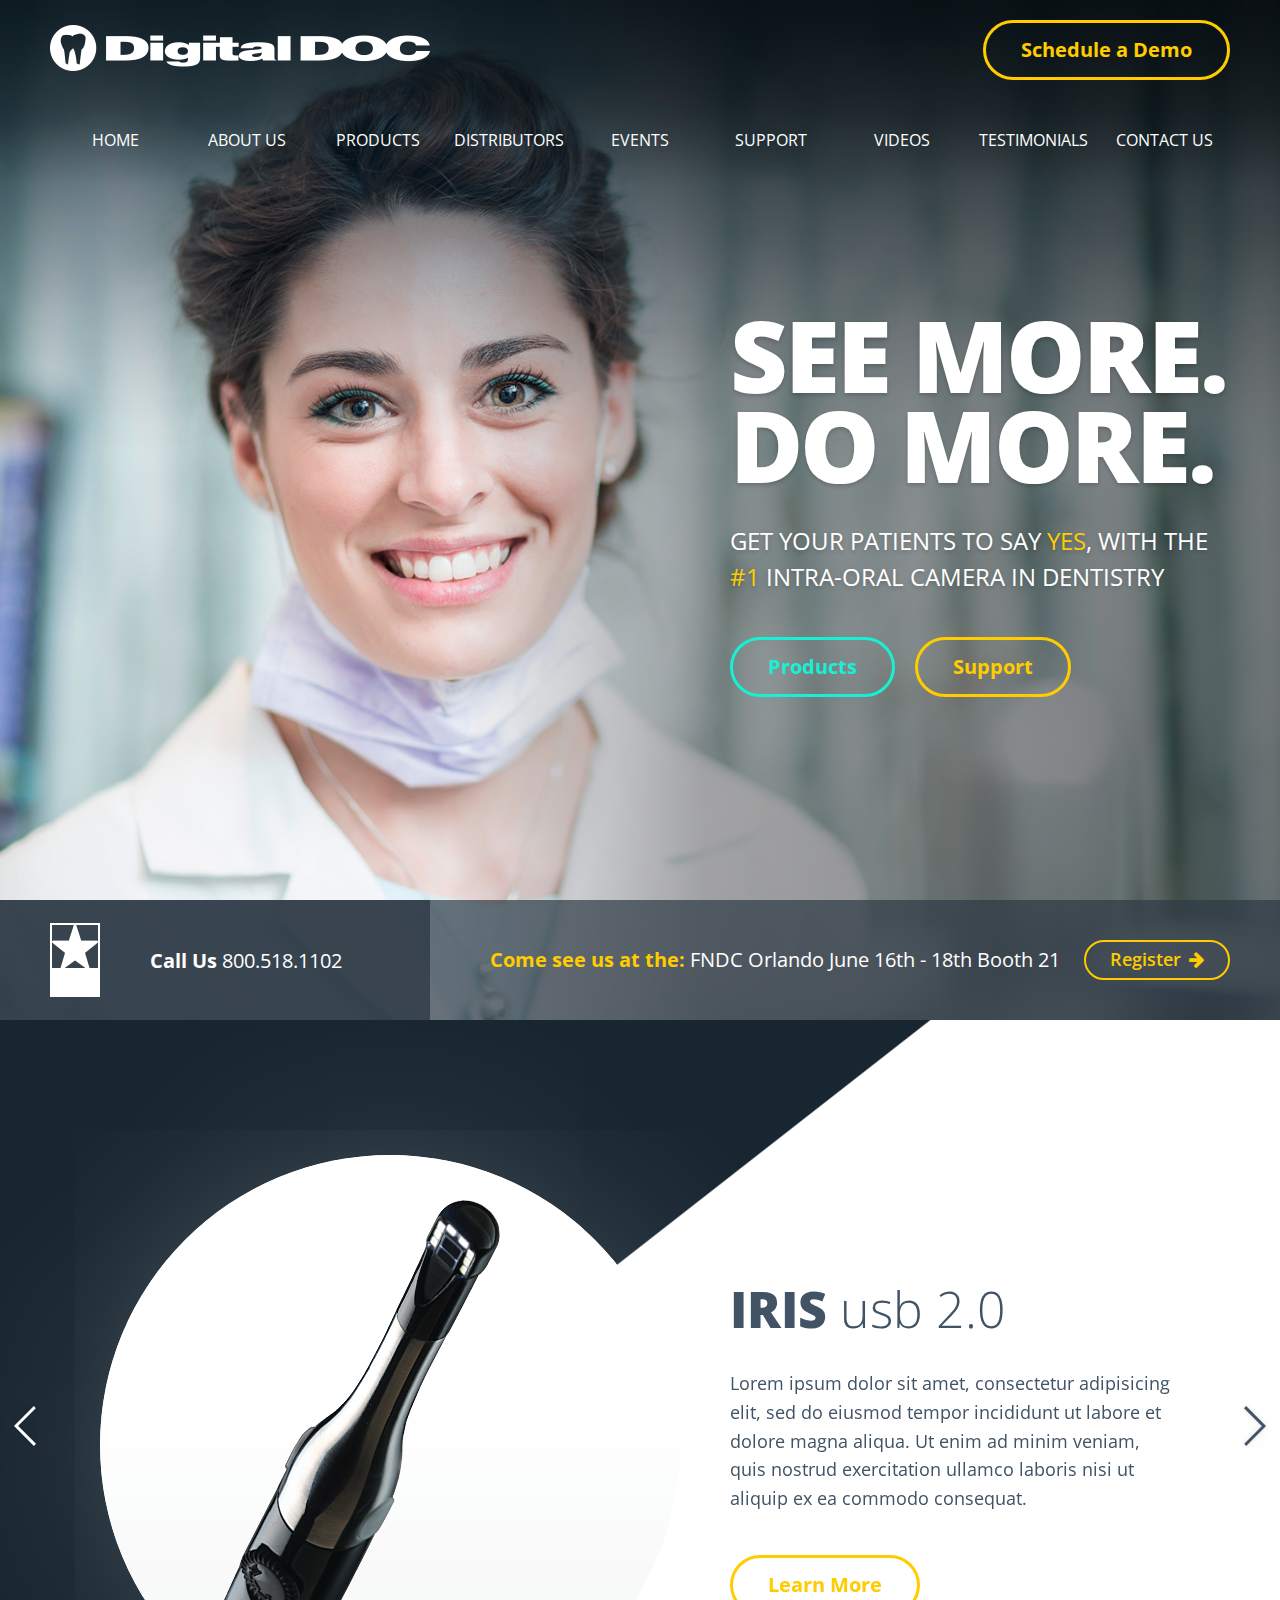
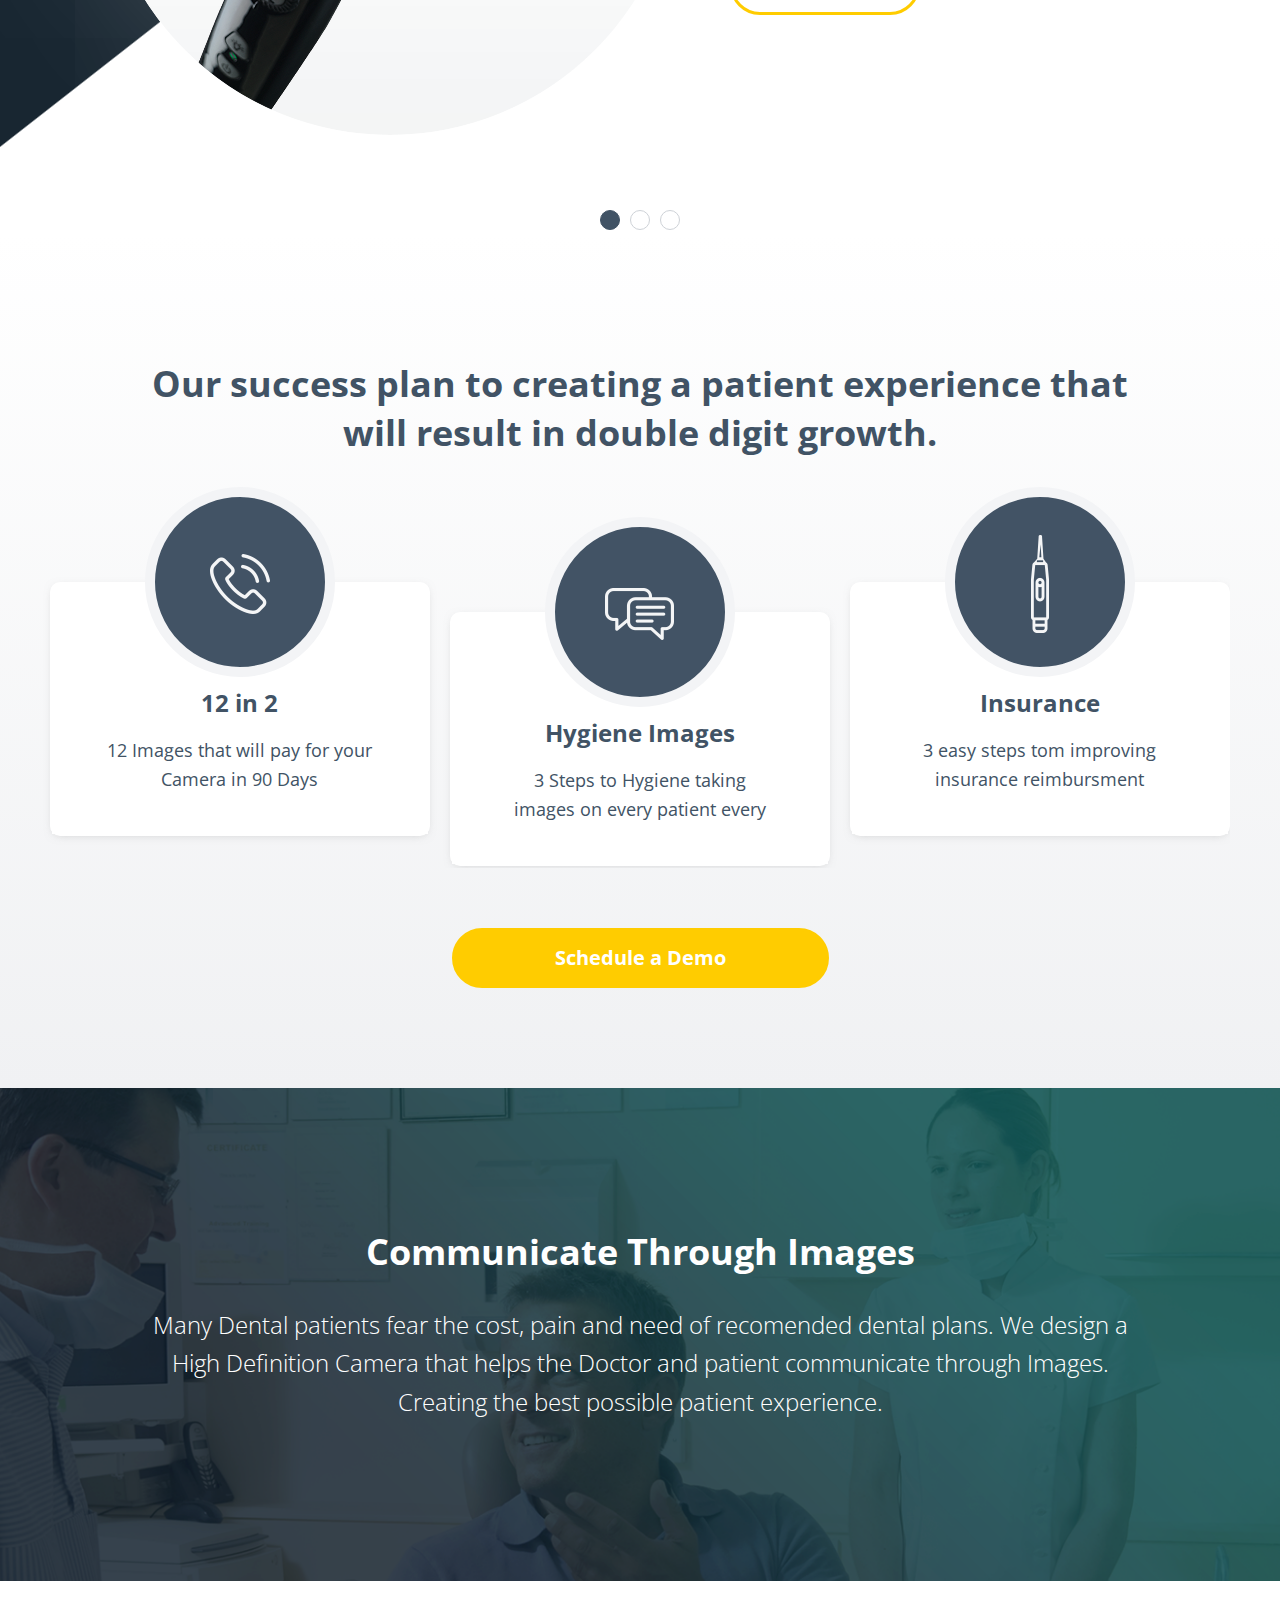
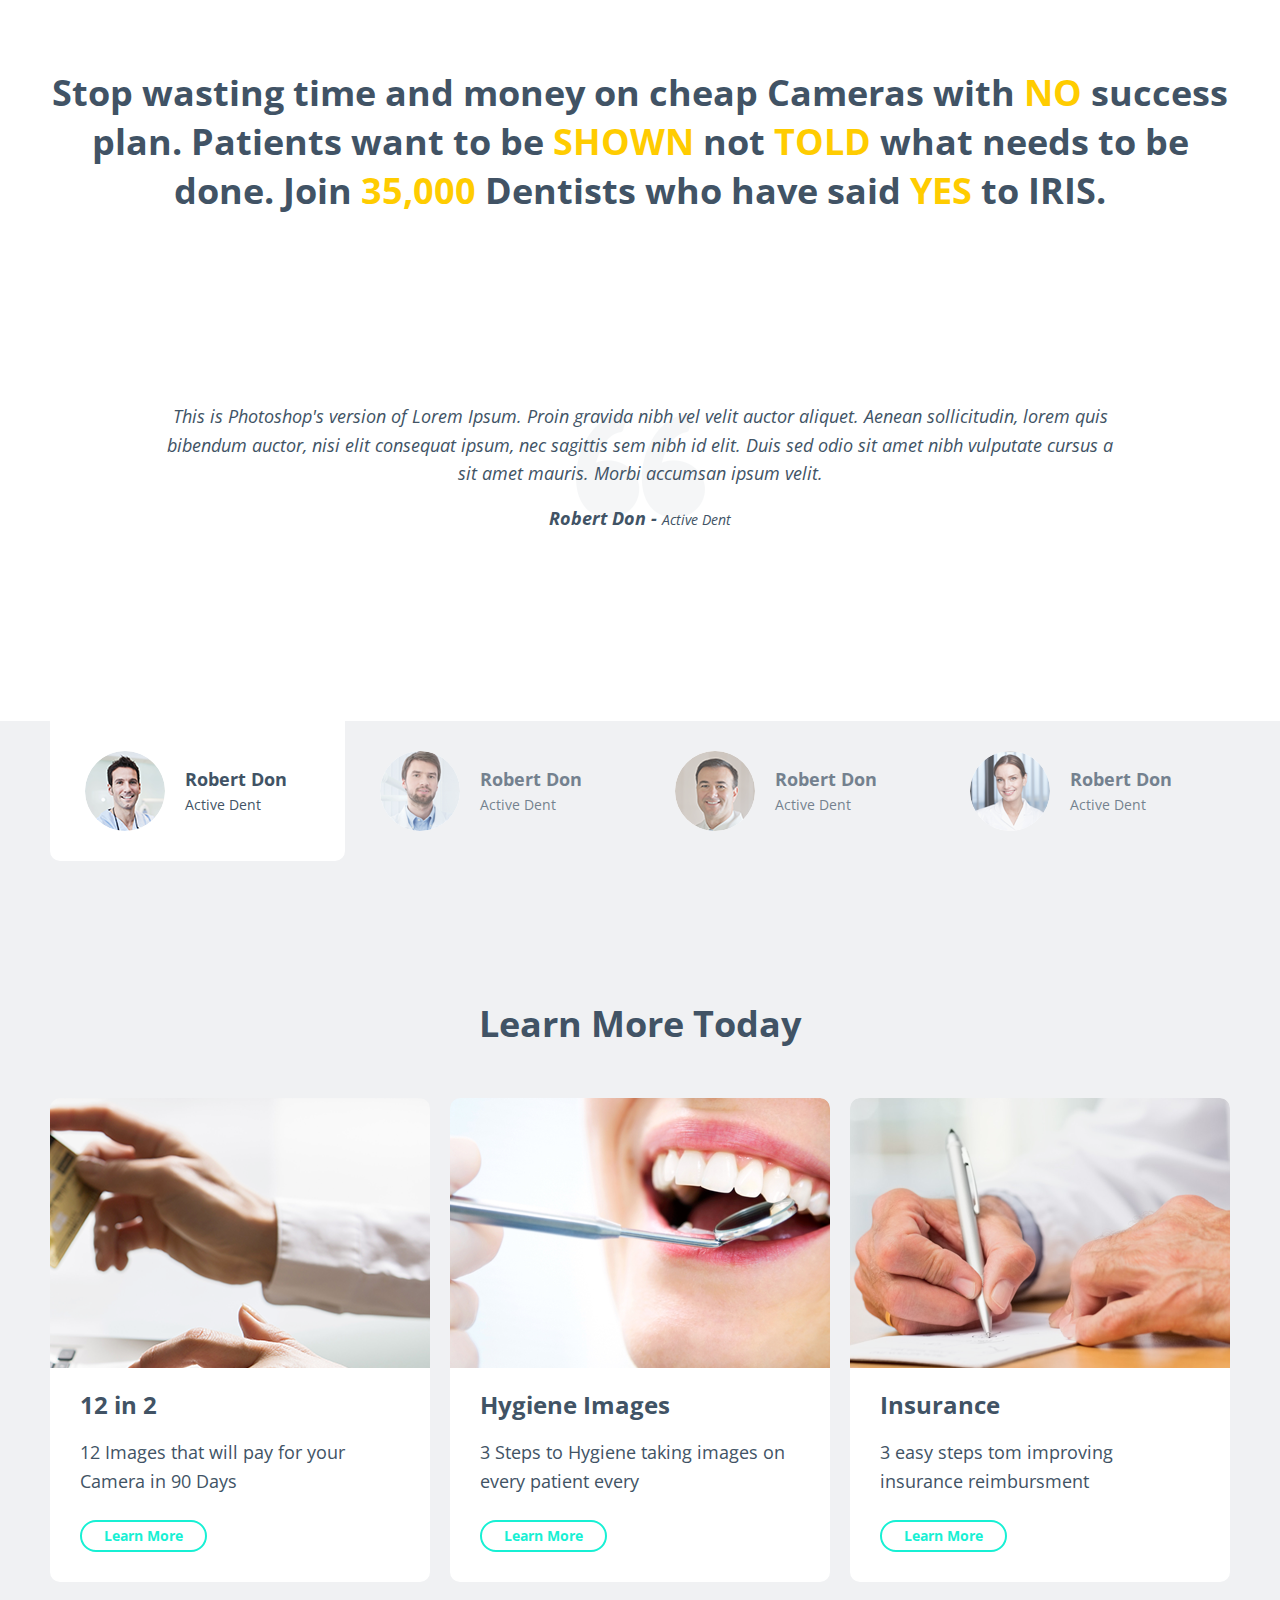
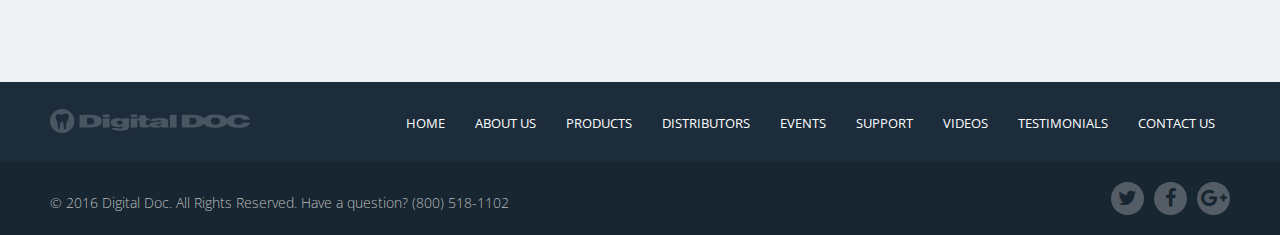
==== commit 9faba3b3: "Suddya" ====
--- a/index.html
+++ b/index.html
@@ -274,6 +274,10 @@
                                     aliquet. Aenean sollicitudin, lorem quis bibendum auctor, nisi elit consequat ipsum,
                                     nec sagittis sem nibh id elit. Duis sed odio sit amet nibh vulputate cursus a sit
                                     amet mauris. Morbi accumsan ipsum velit. </p>
+                                <p>
+                                <h4 class="person-name">Robert Don - </h4>
+                                <span class="person-proff">Active Dent</span>
+                                </p>
                             </div>
                         </li>
                         <li>
@@ -293,6 +297,10 @@
                                 <p>This is Photoshop's version  of Lorem Ipsum. Proin gravida nibh vel velit auctor
                                     aliquet. Aenean sollicitudin, lorem quis bibendum auctor, nisi elit consequat ipsum,
                                 </p>
+                                <p>
+                                <h4 class="person-name">Robert Don - </h4>
+                                <span class="person-proff">Active Dent</span>
+                                </p>
                             </div>
                         </li>
                         <li>
@@ -315,6 +323,10 @@
                                 </p>
                                 <p>This is Photoshop's version  of Lorem Ipsum. Proin gravida nibh vel velit auctor
                                     aliquet. Aenean sollicitudin, lorem quis bibendum auctor, nisi elit consequat ipsum,
+                                </p>
+                                <p>
+                                <h4 class="person-name">Robert Don - </h4>
+                                <span class="person-proff">Active Dent</span>
                                 </p>
                             </div>
                         </li>
@@ -330,6 +342,10 @@
                             </div>
                             <div class="box">
                                 <p>!!!!!!!!!!!!????????????????????</p>
+                                <p>
+                                    <h4 class="person-name">Robert Don - </h4>
+                                    <span class="person-proff">Active Dent</span>
+                                </p>
                             </div>
                         </li>
                     </ul>
--- a/css/styles.css
+++ b/css/styles.css
@@ -2,7 +2,7 @@
 /*------------------------------RESET DEFAULT STYLES--------------------------------*/
 /*----------------------------------------------------------------------------------*/
 html,body                       { width:100%; height:100%; }
-body                            { padding:0; margin:0; font:18px "Open Sans"; background:#f0f1f3; color:#415365; }
+body                            { padding:0; margin:0; font:18px "Open Sans", Arial, sans-serif; background:#f0f1f3; color:#415365; }
 div,p,a,span,em,strong,img,h1,h2,h3,h4,h5,h6,ul,ol,li,dl,dt,dd,table,td,tr,form,fieldset,label,select,input,textarea {
 	padding:0;
 	margin:0;
@@ -37,9 +37,72 @@
 .align-c                       { text-align:center !important; }
 .clear                         { clear:both; }
 
+/*---------------------------------CUSTOM-FONTS-------------------------------------*/
+@font-face {
+    font-family: 'icomoon';
+    src:  url('../fonts/icomoon.eot?tgilvd');
+    src:  url('../fonts/icomoon.eot?tgilvd#iefix') format('embedded-opentype'),
+    url('../fonts/icomoon.ttf?tgilvd') format('truetype'),
+    url('../fonts/icomoon.woff?tgilvd') format('woff'),
+    url('../fonts/icomoon.svg?tgilvd#icomoon') format('svg');
+    font-weight: normal;
+    font-style: normal;
+}
+
+[class^="dig-"], [class*=" dig-"] {
+    /* use !important to prevent issues with browser extensions that change fonts */
+    font-family: 'icomoon' !important;
+    speak: none;
+    font-style: normal;
+    font-weight: normal;
+    font-variant: normal;
+    text-transform: none;
+    line-height: 1;
+
+    /* Better Font Rendering =========== */
+    -webkit-font-smoothing: antialiased;
+    -moz-osx-font-smoothing: grayscale;
+}
+
+.dig-cam:before {
+    content: "\e900";
+}
+.dig-driv:before {
+    content: "\e901";
+}
+.dig-email:before {
+    content: "\e902";
+}
+.dig-phone:before {
+    content: "\e903";
+}
+.dig-email-icon:before {
+    content: "\e904";
+}
+.dig-reg:before {
+    content: "\e905";
+}
+.dig-calendar:before {
+    content: "\e906";
+}
+.dig-inst:before {
+    content: "\e907";
+}
+.dig-pdf:before {
+    content: "\e908";
+}
+.dig-print:before {
+    content: "\e909";
+}
+.dig-bug:before {
+    content: "\e90a";
+}
+
+
 /*----------------------------------------------------------------------------------*/
 /*---------------------------------DEFAULT STYLES-----------------------------------*/
 /*----------------------------------------------------------------------------------*/
+
 * {
     -webkit-box-sizing: border-box;
     -moz-box-sizing: border-box;
@@ -57,7 +120,8 @@
     cursor: default;
 }
 
-.btn, a.btn {
+.btn, a.btn,
+.Button {
     display: inline-block;
     max-width: 100%;
     margin: 0;
@@ -71,7 +135,6 @@
     color: #415365;
     text-align: center;
     cursor: pointer;
-
     text-decoration: none;
 }
 
@@ -84,17 +147,20 @@
 .btn.blue:hover { color: #ffffff; background-color: #17f0d4; }
 .btn.dark-blue { color: #415365; border-color: #415365; }
 .btn.dark-blue:hover { color: #ffffff; background-color: #415365; }
-.btn.dark-blue-invers { color: #ffffff; border-color: #415365; background-color: #415365; }
-.btn.dark-blue-invers:hover { color: #415365; background-color: transparent; }
+.btn.dark-blue-invers, .Button { color: #ffffff; border-color: #415365; background-color: #415365; }
+.btn.dark-blue-invers:hover, .Button:hover { color: #415365; background-color: transparent; }
 .btn.wide { min-width: 377px; }
 .btn.s-wide {min-width: 210px; }
 .btn.small { font-size: 14px; border-width: 2px; padding: 4px 22px 5px; }
-.btn.middle { font-size: 14px; border-width: 2px; padding: 7px 22px 8px; }
-
-.input-style {
+.btn.middle, .Button { font-size: 14px; border-width: 2px; padding: 7px 22px 8px; }
+
+.input-style,
+.TextField, .Forms {
     display: block;
     width: 100%;
     margin: 0;
+    padding-left: 16px;
+    padding-right: 16px;
     border: 1px solid #ffffff;
     box-shadow: none;
     -webkit-border-radius: 5px;
@@ -102,6 +168,7 @@
     border-radius: 5px;
     font-size: 16px;
     font-weight: 400;
+    font-family: "Open Sans", Arial, sans-serif;
     color: #415365;
     background-color: #f5f6f8;
     -webkit-transition: 0.25s;
@@ -109,10 +176,21 @@
     -o-transition: 0.25s;
     transition: 0.25s;
 }
-input.input-style {
+input.input-style,
+input.TextField {
     height: 42px;
-    padding: 0 16px;
     line-height: 42px;
+}
+textarea.Forms {
+    padding-top: 10px;
+    padding-bottom: 10px;
+    min-height: 80px;
+    resize: vertical;
+}
+#imageverify {
+    height: 36px;
+    display: inline-block;
+    max-width: 150px;
 }
 .input-style:hover,
 .input-style:active,
@@ -210,7 +288,6 @@
     -webkit-font-smoothing: antialiased;
     text-align: center;
     background: #ffffff;
-    letter-spacing: 1;
 }
 .radio-style input[type=radio]:checked + span:before {
     content: '\f111';
@@ -418,6 +495,7 @@
         .header-top-box .logo {
             float: left;
             margin-top: 3px;
+            max-width: 281px;
         }
         .header-top-box .header-top-btn-box {
             float: right;
@@ -485,7 +563,8 @@
         .category .main-nav .menu-item-32,
         .tag .main-nav .menu-item-32,
         .single-post .main-nav .menu-item-32,
-        .search .main-nav .menu-item-32 {
+        .search .main-nav .menu-item-32,
+        .single-video .main-nav .menu-item-34 {
             background-color: #374756;
         }
         .home-header .main-nav > ul > li:hover,
@@ -497,7 +576,8 @@
         .category .home-header .main-nav .menu-item-32,
         .tag .home-header .main-nav .menu-item-32,
         .single-post .home-header .main-nav .menu-item-32,
-        .search .home-header .main-nav .menu-item-32 {
+        .search .home-header .main-nav .menu-item-32,
+        .single-video .home-header .main-nav .menu-item-34 {
             background-color: transparent;
         }
             .main-nav > ul > li > a {
@@ -518,7 +598,8 @@
             .category .main-nav .menu-item-32 > a,
             .tag .main-nav .menu-item-32 > a,
             .single-post .main-nav .menu-item-32 > a,
-            .search .main-nav .menu-item-32 > a {
+            .search .main-nav .menu-item-32 > a,
+            .single-video .main-nav .menu-item-34 > a {
                 color: #ffcc00;
             }
 .main-nav .sub-menu {
@@ -576,7 +657,8 @@
 .category .main-nav .sub-menu .menu-item-32 a,
 .tag .main-nav .sub-menu .menu-item-32 a,
 .single-post .main-nav .sub-menu .menu-item-32 a,
-.search .main-nav .sub-menu .menu-item-32 a {
+.search .main-nav .sub-menu .menu-item-32 a,
+.single-video .main-nav .sub-menu .menu-item-34 a {
     background: #374756;
     color: #ffcc00;
 }
@@ -589,7 +671,8 @@
 .category .home-header .main-nav .sub-menu .menu-item-32 a,
 .tag .home-header .main-nav .sub-menu .menu-item-32 a,
 .single-post .home-header .main-nav .sub-menu .menu-item-32 a,
-.search .home-header .main-nav .sub-menu .menu-item-32 a {
+.search .home-header .main-nav .sub-menu .menu-item-32 a,
+.single-video .home-header .main-nav .sub-menu .menu-item-34 a {
     background: rgba(45,57,69,0.8);
 }
 
@@ -700,7 +783,8 @@
                 .category .mobile-menu .menu-item-32 > a,
                 .tag .mobile-menu .menu-item-32 > a,
                 .single-post .mobile-menu .menu-item-32 > a,
-                .search .mobile-menu .menu-item-32 > a {
+                .search .mobile-menu .menu-item-32 > a,
+                .single-video .mobile-menu .menu-item-34 > a {
                     background-color: #182631;
                     color: #ffcc00;
                     text-decoration: none;
@@ -800,7 +884,7 @@
             .mobile-menu-toggle:active span:after {
                 background: #ffcc00;
             }
-            
+
 .mob-menu-logo {
     width: 190px;
     height: 23px;
@@ -814,7 +898,39 @@
 /*----------------------------------------------------------------------------------*/
 /*-------------------------------------CONTENT--------------------------------------*/
 /*----------------------------------------------------------------------------------*/
-
+.content-top-category-box {
+    display: none;
+}
+.content-top-category-box a {
+    text-decoration: none;
+}
+.content-top-category-wrap.sidebar-block {
+    margin-bottom: 40px;
+}
+    .content-top-category-box .expanded {
+        position: relative;
+        margin-bottom: 0;
+    }
+    .content-top-category-box .expanded:after {
+        content: "\f107";
+        font-family: FontAwesome;
+        font-size: 25px;
+        line-height: 1;
+        text-indent: 0;
+        position: absolute;
+        top: 50%;
+        margin-top: -11px;
+        right: 2px;
+        display: inline-block;
+        color: #425365;
+    }
+    .content-top-category-box .expanded.open:after {
+        content: "\f106";
+    }
+    .widget-category-mini-wrap {
+        margin-top: 20px;
+        display: none;
+    }
 /*-------------------------------------HOME----------------------------------------*/
 .hero-banner{
     position: relative;
@@ -1300,6 +1416,9 @@
             line-height: normal;
             vertical-align: middle;
         }
+    .box .person-name {
+        display: inline-block;
+    }
     .person-name {
         font-size: 18px;
         font-weight: 700;
@@ -1481,7 +1600,7 @@
         content: '';
         display: inline-block;
         vertical-align: middle;
-        border-sizing: border-box;
+        box-sizing: border-box;
         width: 100%;
         height: 1px;
         background-color: #cdcec0;
@@ -1514,7 +1633,7 @@
             clear: both;
         }
             .product-cart-box {
-                min-height: 415px;
+                min-height: 423px;
                 padding: 40px;
                 -webkit-border-radius: 5px;
                 -moz-border-radius: 5px;
@@ -1557,11 +1676,12 @@
                     margin-bottom: 24px;
                 }
                     .product-cart-desc p {
+                        background-color: rgba(255,255,255,0.6);
                         font-size: 16px;
-                        margin-bottom: 8px;
+                        padding-bottom: 8px;
                     }
                     .product-cart-desc > :last-child {
-                        margin-bottom: 0;
+                        padding-bottom: 0;
                     }
                 .product-cart-price {
                     display: block;
@@ -1588,6 +1708,7 @@
     }
 /*-------------------------------------PRODUCT-PAGE---------------------------------*/
 .full-with-content-box {
+    overflow: hidden;
     display: block;
     width: 100%;
     padding: 34px 40px 35px;
@@ -1636,17 +1757,10 @@
             -o-transition: 0.2s;
             transition: 0.2s;
         }
-        .manual-list a:hover .manual-box {
-            border-color: #ffcc00;
-            color: #ffcc00;
-        }
-            .manual-list a:hover .manual-box .doc {
-                display: none;
-            }
-            .manual-list a:hover .manual-box .doc-hov {
-                margin-top: -5px;
-                display: block;
-            }
+        .drivers .manual-box {
+            background-color: #F8F8F9;
+        }
+
         .manual-img-box,
         .manual-title-box,
         .manual-size-box {
@@ -1731,6 +1845,7 @@
             }
             .one-product-price {
                 display: block;
+                margin-top: 16px;
                 font-size: 26px;
                 font-weight: 700;
                 color: #ffcc00;
@@ -1741,6 +1856,15 @@
                 font-weight: 400;
                 color: #757575;
             }
+.one-prouct-sliderd.white-style {
+    background-color: #ffffff;
+}
+    .white-style .one-product-title {
+        color: #415365;
+    }
+    .white-style #carousel-one-product .slides li {
+        border: 2px solid rgba(26, 21, 16, 0.2);
+    }
 .one-product-carousel-wrap {
     padding-bottom: 120px;
 }
@@ -1820,20 +1944,21 @@
     }
 
 #carousel-one-product img{
-    max-height: 76px;
+    max-width: 100%;
+    max-height: 100%;
     width: auto;
 }
 /*-------------------------------------DISTRIBUTORS---------------------------------*/
 .section-distributors-map {
-    background: -moz-linear-gradient(0deg, rgba(92,107,128,1) 0%, rgba(138,155,171,0.9) 25%, rgba(138,155,171,0.4) 50%, rgba(138,155,171,0.9) 75%, rgba(92,107,128,1) 100%); /* ff3.6+ */
-    background: -webkit-gradient(linear, left top, right top, color-stop(0%, rgba(92,107,128,1)), color-stop(25%, rgba(138,155,171,0.9)), color-stop(50%, rgba(138,155,171,0.4)), color-stop(75%, rgba(138,155,171,0.9)), color-stop(100%, rgba(92,107,128,1))); /* safari4+,chrome */
-    background: -webkit-linear-gradient(0deg, rgba(92,107,128,1) 0%, rgba(138,155,171,0.9) 25%, rgba(138,155,171,0.4) 50%, rgba(138,155,171,0.9) 75%, rgba(92,107,128,1) 100%); /* safari5.1+,chrome10+ */
-    background: -o-linear-gradient(0deg, rgba(92,107,128,1) 0%, rgba(138,155,171,0.9) 25%, rgba(138,155,171,0.4) 50%, rgba(138,155,171,0.9) 75%, rgba(92,107,128,1) 100%); /* opera 11.10+ */
-    background: -ms-linear-gradient(0deg, rgba(92,107,128,1) 0%, rgba(138,155,171,0.9) 25%, rgba(138,155,171,0.4) 50%, rgba(138,155,171,0.9) 75%, rgba(92,107,128,1) 100%); /* ie10+ */
-    background: linear-gradient(90deg, rgba(92,107,128,1) 0%, rgba(138,155,171,0.9) 25%, rgba(138,155,171,0.4) 50%, rgba(138,155,171,0.9) 75%, rgba(92,107,128,1) 100%); /* w3c */
+    background: -moz-linear-gradient(0deg, rgba(92,107,128,1) 0%, rgba(138,155,171,0.9) 25%, rgba(138,155,171,0.6) 50%, rgba(138,155,171,0.9) 75%, rgba(92,107,128,1) 100%); /* ff3.6+ */
+    background: -webkit-gradient(linear, left top, right top, color-stop(0%, rgba(92,107,128,1)), color-stop(25%, rgba(138,155,171,0.9)), color-stop(50%, rgba(138,155,171,0.6)), color-stop(75%, rgba(138,155,171,0.9)), color-stop(100%, rgba(92,107,128,1))); /* safari4+,chrome */
+    background: -webkit-linear-gradient(0deg, rgba(92,107,128,1) 0%, rgba(138,155,171,0.9) 25%, rgba(138,155,171,0.6) 50%, rgba(138,155,171,0.9) 75%, rgba(92,107,128,1) 100%); /* safari5.1+,chrome10+ */
+    background: -o-linear-gradient(0deg, rgba(92,107,128,1) 0%, rgba(138,155,171,0.9) 25%, rgba(138,155,171,0.6) 50%, rgba(138,155,171,0.9) 75%, rgba(92,107,128,1) 100%); /* opera 11.10+ */
+    background: -ms-linear-gradient(0deg, rgba(92,107,128,1) 0%, rgba(138,155,171,0.9) 25%, rgba(138,155,171,0.6) 50%, rgba(138,155,171,0.9) 75%, rgba(92,107,128,1) 100%); /* ie10+ */
+    background: linear-gradient(90deg, rgba(92,107,128,1) 0%, rgba(138,155,171,0.9) 25%, rgba(138,155,171,0.6) 50%, rgba(138,155,171,0.9) 75%, rgba(92,107,128,1) 100%); /* w3c */
     filter: progid:DXImageTransform.Microsoft.gradient( startColorstr='#5C6B80', endColorstr='#5C6B80',GradientType=1 ); /* ie6-9 */
 }
-    #mapdiv {
+    .mapdiv {
         width: 100%;
         height: 500px;
     }
@@ -1902,6 +2027,9 @@
                     .distributors-logo-box img {
                         max-width: 100%;
                     }
+.distributors-contact-managers-wrap {
+    margin-bottom: 20px;
+}
 .distributors-contact-managers-list {
     overflow: hidden;
     margin-bottom: -20px;
@@ -2144,21 +2272,17 @@
         font-weight: 700;
         text-align: left;
     }
-    /*.registration-block-title:before,*/
     .registration-block-title:after {
         content: '';
         display: inline-block;
         vertical-align: middle;
-        border-sizing: border-box;
+        box-sizing: border-box;
         width: 100%;
         height: 1px;
         background-color: #e9e9e9;
         border: solid #ffffff;
         border-width: 0 10px;
     }
-    /*.registration-block-title:before {*/
-        /*margin-left: -100%;*/
-    /*}*/
     .registration-block-title-help {
         margin-top: -17px;
         margin-bottom: 17px;
@@ -2209,11 +2333,20 @@
             .radio-type {
                 margin: 10px 0;
             }
-                .radio-type li {
+                .radio-type li,
+                .check-style .wpcf7-list-item,
+                .radio-style .wpcf7-list-item {
                     display: inline-block;
+                    margin-left: 0;
                     margin-right: 18px;
-                }
-                    .radio-type span {
+                    padding-left: 0;
+                }
+                    .check-style .wpcf7-list-item:before,
+                    .radio-style .wpcf7-list-item:before{
+                        display: none;
+                    }
+                    .radio-style span,
+                    .check-style span {
                         font-size: 16px;
                     }
     .registration-btn-box {
@@ -2302,7 +2435,8 @@
         overflow: hidden;
         padding: 25px 0 23px;
     }
-    .support-issue-page .content-top-wrap {
+    .support-issue-page .content-top-wrap,
+    .single-video .content-top-wrap {
         padding: 17px 0 24px;
         border-bottom: 1px solid #e6e6e6;
     }
@@ -2314,33 +2448,26 @@
     }
     .page-action-box {
         float: right;
-        margin-top: 5px;
+        margin-top: -3px;
         margin-left: 30px;
         margin-bottom: 30px;
     }
         .page-action-box a{
             position: relative;
             display: inline-block;
-            width: 30px;
-            height: 30px;
             margin-right: 14px;
-            background-image: url(../img/content/category_sprite.png);
-             -webkit-transition: none;
-            -moz-transition: none;
-            -o-transition: none;
-             transition: none;
+            color: #a1aab3 !important;
+            vertical-align: middle;
         }
         .page-action-box > :last-child {
             margin-right: 0;
         }
-        a.print-act{ background-position: -5px -85px; }
-        a.mail-act{ background-position: -45px -85px; }
-        a.print-act:hover{ background-position: -5px -45px; }
-        a.mail-act:hover{ background-position: -45px -45px; }
-        .content .print-act:hover,
-        .content .mail-act:hover {
-            text-decoration: none;
-        }
+        .page-action-box a:hover {
+            text-decoration: none !important;
+            color: #3e5366 !important;
+        }
+            .print-act { font-size: 30px; }
+            .mail-act { font-size: 22px; }
         a.print-act:hover:before,
         a.mail-act:hover:before {
             position: absolute;
@@ -2354,13 +2481,13 @@
         }
         a.print-act:hover:before {
             content: 'Print';
-            top: -23px;
+            top: -15px;
             left: -7px;
         }
         a.mail-act:hover:before {
-            content: 'Mail';
-            top: -23px;
-            left: -5px;
+            content: 'Email';
+            top: -22px;
+            left: -9px;
         }
 /*-------------------------------------TESTIMONIALS-----------------------------*/
 .testimonials-slider {
@@ -2466,6 +2593,11 @@
                         height: 100%;
                         background-color: rgba(65, 83, 101, 0.6);
                         z-index: 100;
+                        -webkit-transition: 0.2s opacity;
+                        -moz-transition: 0.2s opacity;
+                        -ms-transition: 0.2s opacity;
+                        -o-transition: 0.2s opacity;
+                        transition: 0.2s opacity;
                     }
                         .carousel-img-wrap img {
                             margin-bottom: -5px;
@@ -2534,22 +2666,47 @@
             -moz-border-radius: 5px;
             border-radius: 5px;
         }
-   #carousel-video {
-       max-width: 80%;
-       margin: 0 auto 80px;
+   .videos-list-box {
+       overflow: hidden;
+       margin: 40px auto 0;
    }
-        #carousel-video .carousel-img-wrap:before,
-        #carousel-video .carousel-img-wrap {
-            overflow: hidden;
-            -webkit-border-radius: 5px;
-            -moz-border-radius: 5px;
-            border-radius: 5px;
-        }
-       .video-title {
-           margin-top: 10px;
-           font-size: 14px;
-           font-weight: 600;
-       }
+        .videos-list {
+            margin-left: -20px;
+            margin-bottom: -20px;
+        }
+            .videos-list > li {
+                float: left;
+                width: 33.33%;
+                padding-left: 20px;
+                padding-bottom: 20px;
+            }
+            .videos-list > li:nth-child(3n+1) {
+                clear: both;
+            }
+                .videos-list > li a {
+                    text-decoration: none;
+                }
+                .videos-list > li a:hover {
+                    color: #ffcc00;
+                }
+                .videos-list-box .carousel-img-wrap:before,
+                .videos-list-box .carousel-img-wrap {
+                    overflow: hidden;
+                    -webkit-border-radius: 5px;
+                    -moz-border-radius: 5px;
+                    border-radius: 5px;
+                }
+                .videos-list-box a:hover .carousel-img-wrap:before {
+                    opacity: 0;
+                }
+                    .videos-list-box .carousel-img-wrap img {
+                        max-width: 100%;
+                    }
+               .video-title {
+                   margin-top: 10px;
+                   font-size: 14px;
+                   font-weight: 600;
+               }
 
 .youtube-wrap {
     display: block;
@@ -2603,7 +2760,7 @@
             width: 105px;
             padding-left: 10px;
         }
-        .search-btn .btn {
+        .search-btn .btn, .Button {
             width: 100%;
             padding: 11px 27px 10px;
         }
@@ -2799,15 +2956,7 @@
         -o-transition: 0.2s;
         transition: 0.2s;
     }
-    .sidebar-block:hover {
-        -webkit-box-shadow: 0 0 15px -3px rgba(148, 148, 148, 0.5);
-        -moz-box-shadow: 0 0 15px -3px rgba(148, 148, 148, 0.5);
-        -o-box-shadow: 0 0 15px -3px rgba(148, 148, 148, 0.5);
-        box-shadow: 0 0 15px -3px rgba(148, 148, 148, 0.5);
-    }
-    .sidebar-block a:hover .sidebar-block-content-title {
-        color: #ffcc00;
-    }
+
         .sidebar-block-wrap {
             overflow: hidden;
             padding: 22px 20px 24px;
@@ -2822,8 +2971,6 @@
                 max-width: 100%;
             }
                 .sidebar-block-img-hov { display: none}
-                .sidebar-block a:hover .sidebar-block-img { display: none; }
-                .sidebar-block a:hover .sidebar-block-img-hov { display: block; }
             .sidebar-block-content {
                 overflow: hidden;
             }
@@ -2914,34 +3061,33 @@
                 display: block;
                 width: 100%;
                 font-size: 14px;
-                padding: 4px 8px 4px;
+                padding: 8px;
                 -webkit-border-radius: 5px;
                 -moz-border-radius: 5px;
                 border-radius: 5px;
             }
                 .category-ico p {
                     overflow: hidden;
+                    line-height: 16px;
                 }
                 .category-ico span{
-                    float:left;
+                    float: left;
                     display: inline-block;
-                    width: 20px;
-                    height: 20px;
-                    margin-right: 11px;
-                    background-image: url(../img/content/category_sprite.png);
-                    background-position: 20px 2px;
-                }
-                .category-ico .active span {background-position: 20px -18px;}
-
-                .ico-install span {background-position: 40px 2px;}
-                .ico-driver span {background-position: 80px 2px;}
-                .ico-troubl span {background-position: 60px 2px;}
-                .ico-pen span {background-position: 20px 2px;}
-
-                .category-sub-list > li.ico-install a.active span {background-position: 80px -18px;}
-                .category-sub-list > li.ico-driver a.active span{background-position: 40px -18px;}
-                .category-sub-list > li.ico-troubl a.active span {background-position: 60px -18px;}
-                .category-sub-list > li.ico-pen a.active span {background-position: 20px -18px;}
+                    margin-right: 13px;
+                    color: #a0a9b0;
+                    font-size: 16px;
+                }
+                /*.category-ico .active span {background-position: 20px -18px;}*/
+
+                /*.ico-install span {background-position: 40px 2px;}*/
+                /*.ico-driver span {background-position: 80px 2px;}*/
+                /*.ico-troubl span {background-position: 60px 2px;}*/
+                /*.ico-pen span {background-position: 20px 2px;}*/
+
+                /*.category-sub-list > li.ico-install a.active span {background-position: 80px -18px;}*/
+                /*.category-sub-list > li.ico-driver a.active span{background-position: 40px -18px;}*/
+                /*.category-sub-list > li.ico-troubl a.active span {background-position: 60px -18px;}*/
+                /*.category-sub-list > li.ico-pen a.active span {background-position: 20px -18px;}*/
         .category-btn-box {
             padding-top: 11px;
             border-top: 1px solid #e6e6e6;
@@ -2955,6 +3101,12 @@
                 .category-title a:hover,
                 .category-title a.active {
                     color: #ffcc00;
+                }
+                .active .dig-inst,
+                .active .dig-driv,
+                .active .dig-bug,
+                .active .dig-cam {
+                    color: #ffffff;
                 }
 /*-------------------------------------CONTENT--------------------------------------*/
 .content {
@@ -2965,7 +3117,7 @@
         margin-bottom: 30px;
     }
     .content > :last-child {
-        margin-bottom: 0;
+        /*margin-bottom: 0;*/
     }
         .content h1 { font-size: 30px; }
         .content h2 { font-size: 25px; }
@@ -3046,6 +3198,20 @@
         text-decoration: underline;
     }
 
+    .videoWrapper {
+        position: relative;
+        padding-bottom: 56.25%;
+        padding-top: 25px;
+        height: 0;
+    }
+    .videoWrapper iframe {
+        position: absolute;
+        top: 0;
+        left: 0;
+        width: 100%;
+        height: 100%;
+    }
+
 /*------------------------------------ERROR-404-------------------------------------*/
 .wrap-404 {
     text-align: center;
@@ -3076,6 +3242,7 @@
 }
     .footer-logo {
         float: left;
+        max-width: 200px;
         padding-top: 27px;
         padding-bottom: 8px;
         margin-right: 20px;
@@ -3105,7 +3272,8 @@
                 .category .footer-nav .menu-item-32 a,
                 .tag .footer-nav .menu-item-32 a,
                 .single-post .footer-nav .menu-item-32 a,
-                .search .footer-nav .menu-item-32 a {
+                .search .footer-nav .menu-item-32 a,
+                .single-video .footer-nav .menu-item-34 a {
                     color: #ffcc00;
                     background-color: #182631;
                 }
@@ -3176,4 +3344,198 @@
 
 li.href {
     cursor: pointer;
+}
+
+.content-list-page span.wpcf7-not-valid-tip {
+    font-size: 12px;
+    display: none;
+}
+.content-list-page .input-style {
+    border: 1px solid transparent;
+}
+.content-list-page .wpcf7-not-valid,
+.content-list-page .wpcf7-not-valid + .datetator_holder > .input-style {
+    border-color: #f00;
+}
+div.wpcf7 img.ajax-loader {
+    position: relative;
+    top: 20px;
+}
+
+#circularG{
+    position:relative;
+    width:58px;
+    height:58px;
+    margin: auto;
+}
+.circularG{
+    position:absolute;
+    background-color:#415365;
+    width:14px;
+    height:14px;
+    border-radius:9px;
+    -o-border-radius:9px;
+    -ms-border-radius:9px;
+    -webkit-border-radius:9px;
+    -moz-border-radius:9px;
+    animation-name:bounce_circularG;
+    -o-animation-name:bounce_circularG;
+    -ms-animation-name:bounce_circularG;
+    -webkit-animation-name:bounce_circularG;
+    -moz-animation-name:bounce_circularG;
+    animation-duration:0.578s;
+    -o-animation-duration:0.578s;
+    -ms-animation-duration:0.578s;
+    -webkit-animation-duration:0.578s;
+    -moz-animation-duration:0.578s;
+    animation-iteration-count:infinite;
+    -o-animation-iteration-count:infinite;
+    -ms-animation-iteration-count:infinite;
+    -webkit-animation-iteration-count:infinite;
+    -moz-animation-iteration-count:infinite;
+    animation-direction:normal;
+    -o-animation-direction:normal;
+    -ms-animation-direction:normal;
+    -webkit-animation-direction:normal;
+    -moz-animation-direction:normal;
+}
+#circularG_1{
+    left:0;
+    top:23px;
+    animation-delay:0.218s;
+    -o-animation-delay:0.218s;
+    -ms-animation-delay:0.218s;
+    -webkit-animation-delay:0.218s;
+    -moz-animation-delay:0.218s;
+}
+#circularG_2{
+    left:6px;
+    top:6px;
+    animation-delay:0.284s;
+    -o-animation-delay:0.284s;
+    -ms-animation-delay:0.284s;
+    -webkit-animation-delay:0.284s;
+    -moz-animation-delay:0.284s;
+}
+#circularG_3{
+    top:0;
+    left:23px;
+    animation-delay:0.36s;
+    -o-animation-delay:0.36s;
+    -ms-animation-delay:0.36s;
+    -webkit-animation-delay:0.36s;
+    -moz-animation-delay:0.36s;
+}
+#circularG_4{
+    right:6px;
+    top:6px;
+    animation-delay:0.436s;
+    -o-animation-delay:0.436s;
+    -ms-animation-delay:0.436s;
+    -webkit-animation-delay:0.436s;
+    -moz-animation-delay:0.436s;
+}
+#circularG_5{
+    right:0;
+    top:23px;
+    animation-delay:0.502s;
+    -o-animation-delay:0.502s;
+    -ms-animation-delay:0.502s;
+    -webkit-animation-delay:0.502s;
+    -moz-animation-delay:0.502s;
+}
+#circularG_6{
+    right:6px;
+    bottom:6px;
+    animation-delay:0.578s;
+    -o-animation-delay:0.578s;
+    -ms-animation-delay:0.578s;
+    -webkit-animation-delay:0.578s;
+    -moz-animation-delay:0.578s;
+}
+#circularG_7{
+    left:23px;
+    bottom:0;
+    animation-delay:0.644s;
+    -o-animation-delay:0.644s;
+    -ms-animation-delay:0.644s;
+    -webkit-animation-delay:0.644s;
+    -moz-animation-delay:0.644s;
+}
+#circularG_8{
+    left:6px;
+    bottom:6px;
+    animation-delay:0.72s;
+    -o-animation-delay:0.72s;
+    -ms-animation-delay:0.72s;
+    -webkit-animation-delay:0.72s;
+    -moz-animation-delay:0.72s;
+}
+
+@keyframes bounce_circularG{
+    0%{
+        transform:scale(1);
+    }
+    100%{
+        transform:scale(.3);
+    }
+}
+@-o-keyframes bounce_circularG{
+    0%{
+        -o-transform:scale(1);
+    }
+    100%{
+        -o-transform:scale(.3);
+    }
+}
+@-ms-keyframes bounce_circularG{
+    0%{
+        -ms-transform:scale(1);
+    }
+    100%{
+        -ms-transform:scale(.3);
+    }
+}
+@-webkit-keyframes bounce_circularG{
+    0%{
+        -webkit-transform:scale(1);
+    }
+    100%{
+        -webkit-transform:scale(.3);
+    }
+}
+@-moz-keyframes bounce_circularG{
+    0%{
+        -moz-transform:scale(1);
+    }
+    100%{
+        -moz-transform:scale(.3);
+    }
+}
+
+.you-play {
+    cursor: pointer;
+}
+
+#wp-email-popup {
+    background-color: #fff;
+}
+.wp-email {
+    padding-top: 15px;
+    font-size: 16px;
+}
+#wp-email-required {
+    font-size: 14px;
+}
+.wp-email form > p {
+    margin-bottom: 10px;
+}
+#friendemail + br {
+    display: none;
+}
+#wp-email-button {
+    padding-top: 15px;
+}
+#wp-email-button .Button {
+    max-width: 150px;
 }--- a/css/media.css
+++ b/css/media.css
@@ -1,5 +1,28 @@
-@media all and (min-width: 1220px) and (min-width: 1220px) {
-
+@media all and (min-width: 1480px) {
+    .mapdiv.general {
+        height: 591px;
+    }
+}
+@media all and (min-width: 1700px) {
+    .mapdiv.general {
+        height: 640px;
+    }
+}
+@media all and (min-width: 1921px) {
+    .mapdiv {
+        height: 580px;
+    }
+    .mapdiv.general {
+        height: 720px;
+    }
+}
+@media all and (min-width: 2560px) {
+    .mapdiv {
+        height: 720px;
+    }
+    .mapdiv.general {
+        height: 970px;
+    }
 }
 
 @media all and (max-width: 1499px) {
@@ -54,7 +77,7 @@
     .footer-logo {
         text-align: center;
         float: none;
-        width: 100%;
+        margin: 0 auto;
     }
     .footer-nav {
         text-align: center;
@@ -165,6 +188,7 @@
             margin-right: -320px;
         }
     .mobile-menu-wrap,
+    .mobile-category-toggle,
     .mobile-menu-toggle {
         display: block;
     }
@@ -178,6 +202,31 @@
     .section-content {
         margin: 10px auto 30px;
     }
+}
+@media all and (min-width: 981px) {
+    .manual-list a:hover .manual-box {
+        border-color: #ffcc00;
+        color: #ffcc00;
+    }
+    .manual-list a:hover .manual-box .doc {
+        display: none;
+    }
+    .manual-list a:hover .manual-box .doc-hov {
+        margin-top: -5px;
+        display: block;
+    }
+
+    .sidebar-block:hover {
+        -webkit-box-shadow: 0 0 15px -3px rgba(148, 148, 148, 0.5);
+        -moz-box-shadow: 0 0 15px -3px rgba(148, 148, 148, 0.5);
+        -o-box-shadow: 0 0 15px -3px rgba(148, 148, 148, 0.5);
+        box-shadow: 0 0 15px -3px rgba(148, 148, 148, 0.5);
+    }
+    .sidebar-block a:hover .sidebar-block-content-title {
+        color: #ffcc00;
+    }
+    .sidebar-block a:hover .sidebar-block-img { display: none; }
+    .sidebar-block a:hover .sidebar-block-img-hov { display: block; }
 }
 
 @media all and (max-width: 980px) {
@@ -244,7 +293,17 @@
         }
 }
 
+@media all and (min-width: 861px) {
+    .first-show-860 > li:first-child {
+        display: none;
+    }
+}
+
 @media all and (max-width: 860px) {
+    .hide-860 {
+        display: none;
+    }
+
     .item-img {
         width: 350px;
         height: 350px;
@@ -351,8 +410,21 @@
         padding-left: 0;
         padding-bottom: 20px;
     }
+    .product-cart-box {
+        min-height: auto;
+    }
     .distributors-logo-box {
         width: 200px;
+    }
+
+    .slider-video-wrap {
+        padding-bottom: 72%;
+    }
+    .content-top-category-box {
+        display: table-header-group;
+    }
+    .widget-categori .sidebar-block-wrap {
+        display: none;
     }
 }
 
@@ -404,10 +476,6 @@
                 margin-top: 13px;
                 margin-right: 0;
             }
-}
-
-@media all and (max-width: 782px) {
-
 }
 
 @media all and (max-width: 768px) {
@@ -474,7 +542,13 @@
     .sidebar-list > li {
         width: 50%;
     }
-
+    .videos-list > li {
+        width: 50%;
+    }
+    .videos-list > li:nth-child(3n+1) {
+        clear: none;
+    }
+    .videos-list >li:nth-child(odd),
     .sidebar-list > li:nth-child(odd) {
         clear: both;
     }
@@ -491,20 +565,18 @@
     }
 }
 
-@media all and (max-width: 680px) {
-
-}
 @media all and (min-width: 641px) and (max-width: 860px) {
     #slider-one-product {
         margin-bottom: 20px;
     }
 }
+
 @media all and (max-width: 640px) {
-.home-header .header-top-box {
-    padding-top: 25px;
-}
+    .home-header .header-top-box {
+        padding-top: 25px;
+    }
     .logo img {
-        height: 35px;
+        max-width: 289px;
     }
     .banner-title {
         font-size: 50px;
@@ -621,11 +693,34 @@
         .registration-btn-box .btn{
             min-width: auto;
         }
+        .registration-block-list > li {
+            margin-bottom: 15px;
+        }
+        .reg-questions .registration-block-list > li {
+            margin-bottom: 20px;
+        }
     .slider-container {
         margin-top: 20px;
     }
-    #mapdiv {
-        height: 400px;
+    .mapdiv {
+        height: 420px;
+    }
+    .move-up-map {
+        margin-top: -60px;
+    }
+    .mapdiv-bottom-box {
+        height: 60px;
+    }
+
+    .content a {
+        word-break: break-all;
+    }
+
+    .box .person-name {
+        display: none;
+    }
+    .box .person-proff {
+        display: none;
     }
 }
 
@@ -656,8 +751,8 @@
         margin: 0 auto 40px;
         clear: both;
     }
-    #mapdiv {
-        height: 350px;
+    .mapdiv {
+        height: 370px;
     }
 }
 
@@ -705,7 +800,15 @@
     .em-pagination a {
         margin-bottom: 15px;
     }
-
+    .videos-list {
+        margin-left: 0;
+    }
+        .videos-list > li {
+            margin: 0 auto;
+            padding-left: 0;
+            float: none;
+            width: 80%;
+        }
 }
 
 @media all and (max-width: 480px) {
@@ -758,8 +861,17 @@
         padding-left: 20px;
     }
     .testimonials-slider {
-        padding-right: 20px;
-        padding-left: 20px;
+        padding-right: 0;
+        padding-left: 0;
+    }
+    .slider-video-wrap {
+        padding-bottom: 75%;
+    }
+    .slider-video-wrap img,
+    .slider-video-wrap iframe {
+        -webkit-border-radius: 0;
+        -moz-border-radius: 0;
+        border-radius: 0;
     }
     #slider { max-width: 80%; }
     #slider-video { max-width: 100%; }
@@ -846,8 +958,8 @@
         padding-right: 0;
         text-align: center;
     }
-    #mapdiv {
-        height: 250px;
+    .mapdiv {
+        height: 270px;
     }
 }
 
@@ -869,7 +981,7 @@
         padding: 0 15px;
     }
     .logo img {
-        height: 30px;
+        max-width: 247px;
     }
     .home-header .header-top-box {
         padding-top: 30px;
@@ -950,7 +1062,7 @@
         filter: progid:DXImageTransform.Microsoft.gradient( startColorstr='#182631', endColorstr='#ffffff',GradientType=0 );
     }
     .logo img {
-        height: 25px;
+        max-width: 206px;
     }
     .banner-box a {
         margin-right: 0;
@@ -961,4 +1073,27 @@
     .mobile-menu-wrap .mobile-menu-toggle {
         right: 10px;
     }
+}
+
+@media print {
+    .header,
+    .sidebar,
+    .content-top-wrap,
+    .search-box,
+    .page-action-box,
+    .footer {
+        display: none;
+    }
+
+    body {
+        padding:0;
+        margin:0;
+        font: 400 18px "Open Sans", Arial, sans-serif;
+        background:#ffffff;
+        color:#000000;
+    }
+    .content {
+        padding: 10px;
+        line-height: 1.7;
+    }
 }